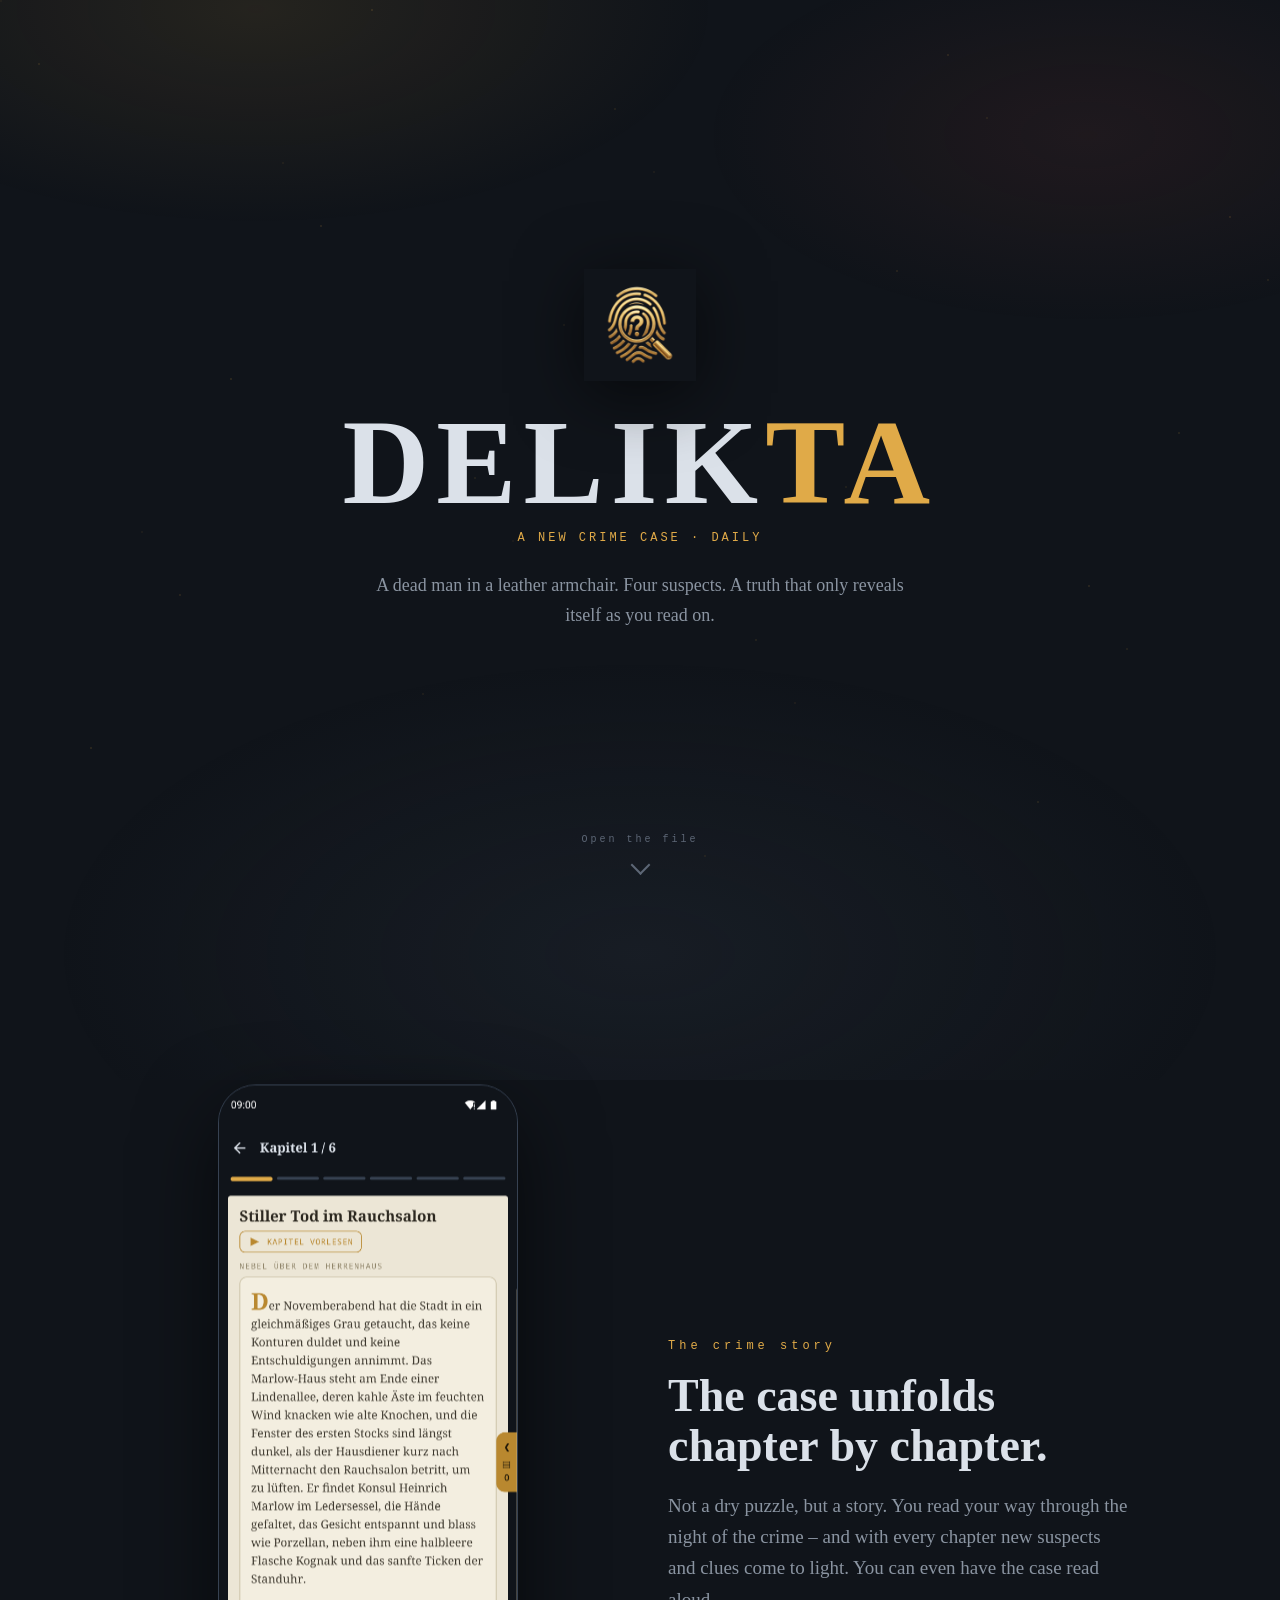
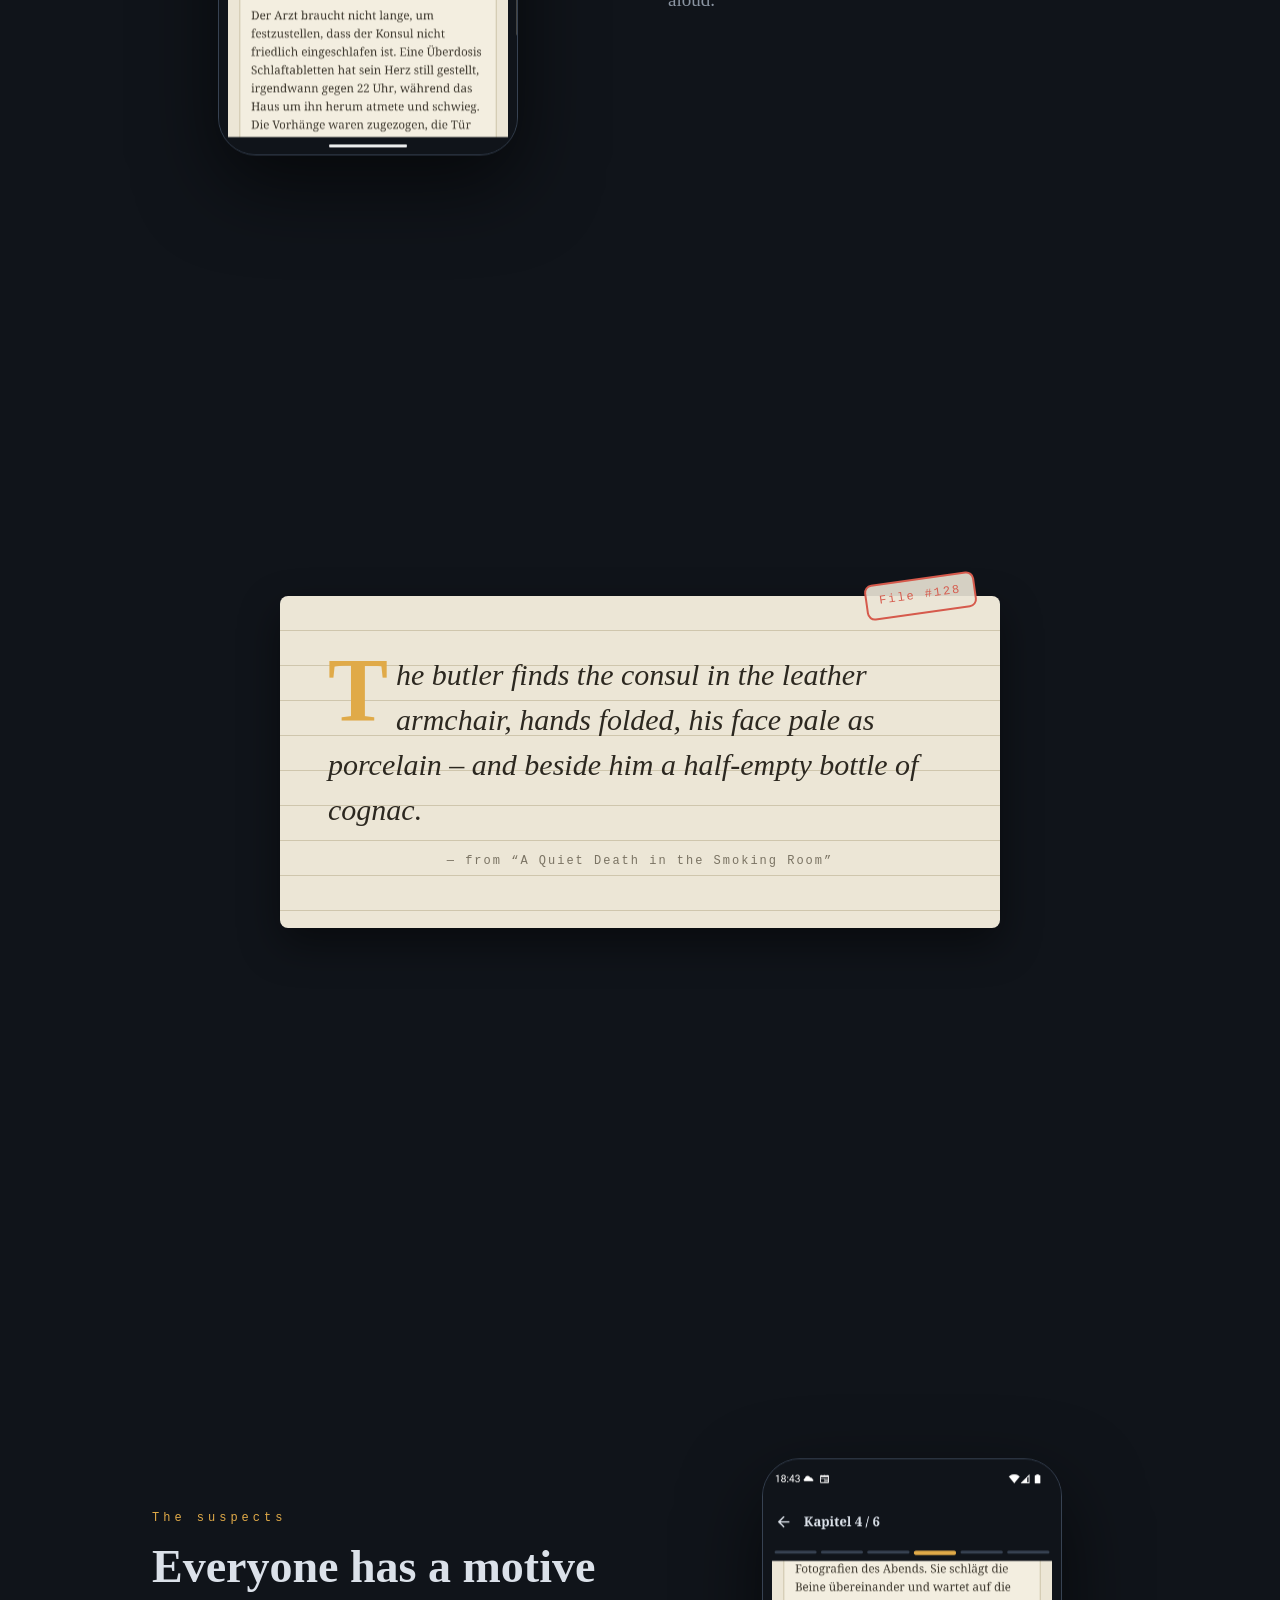
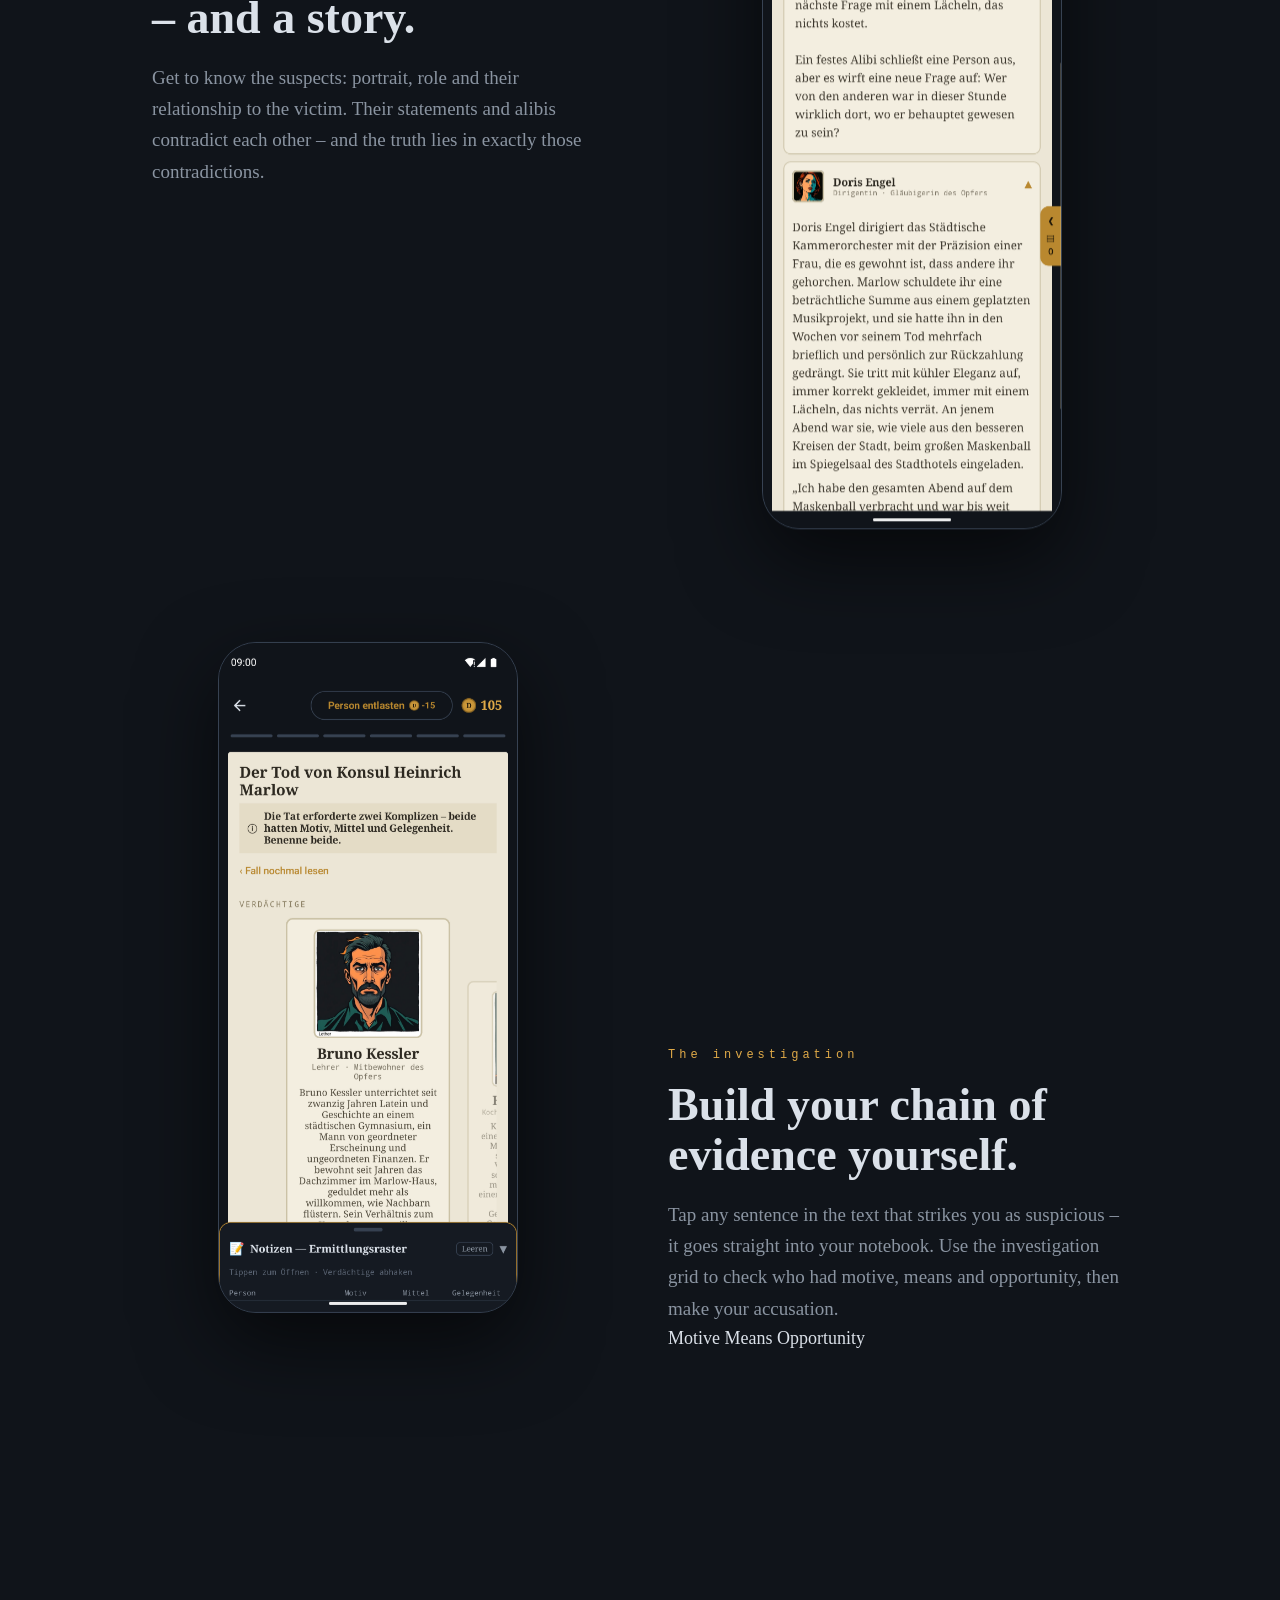
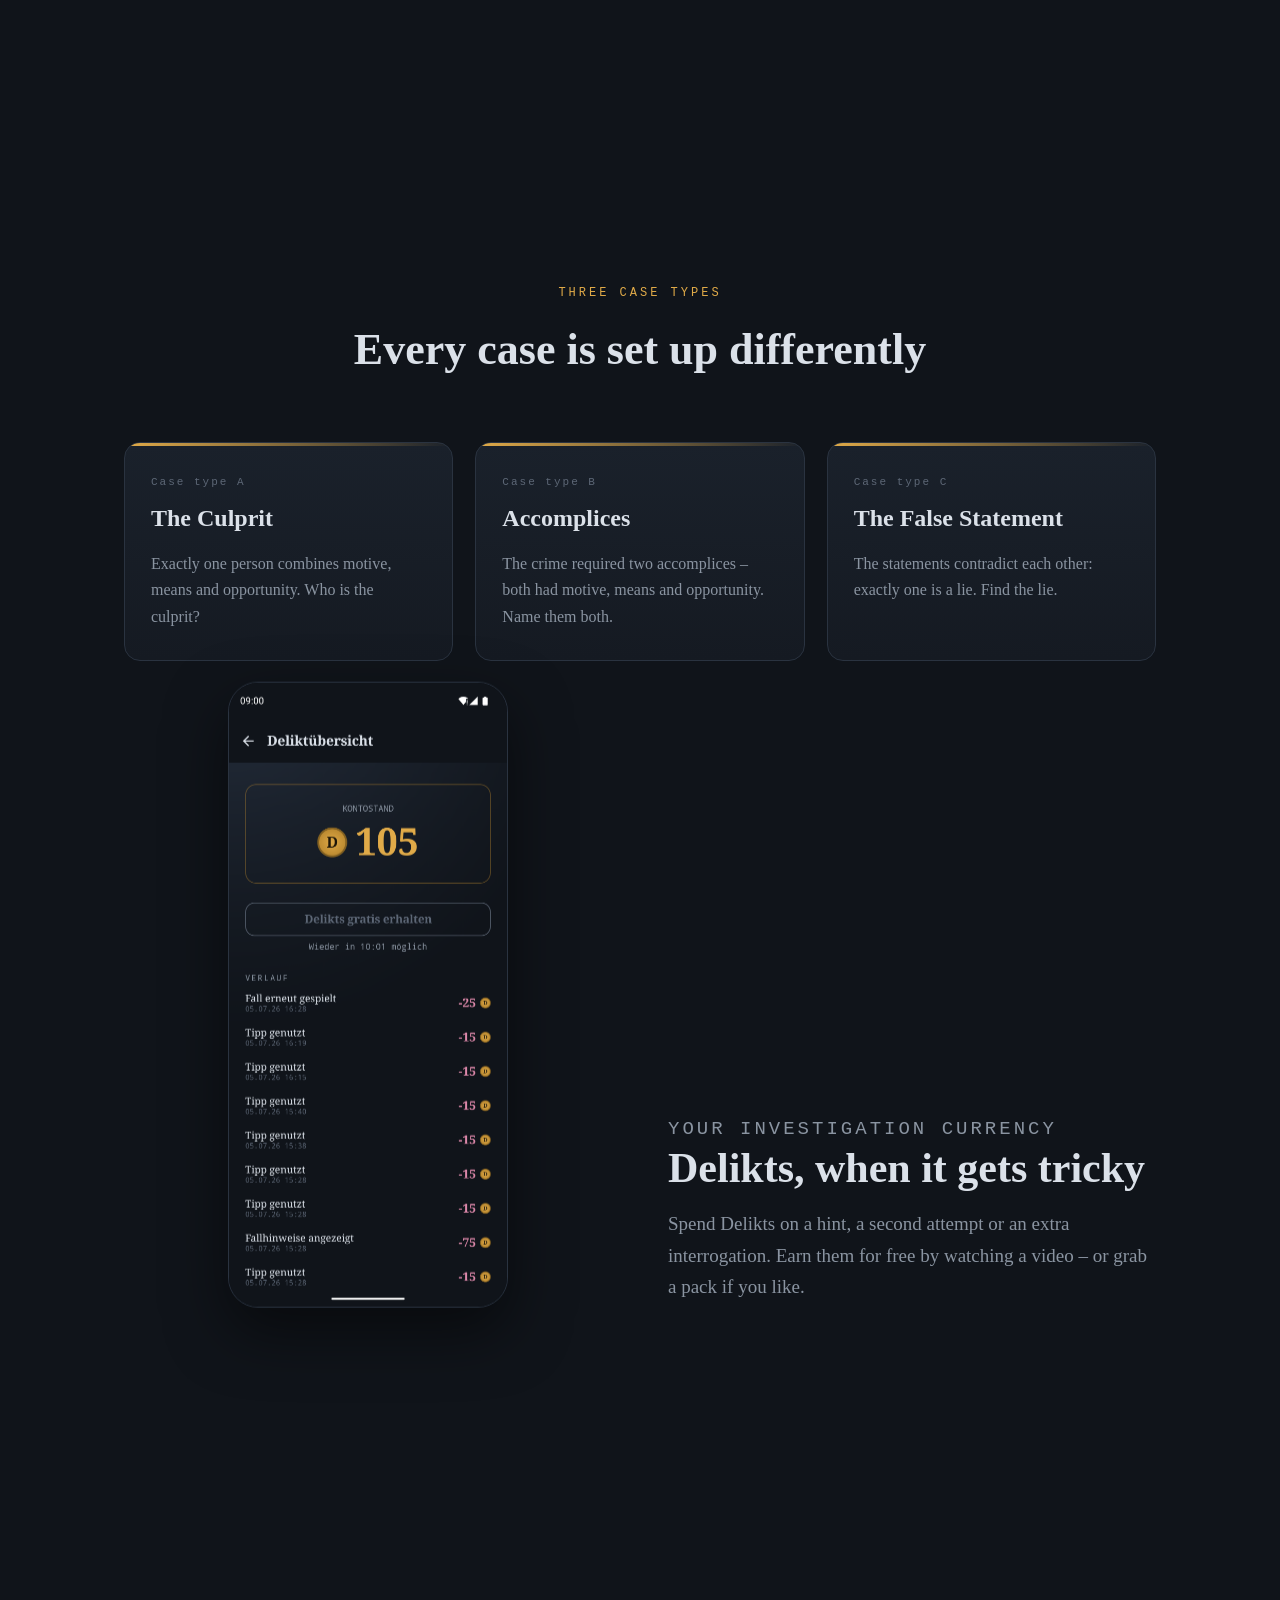
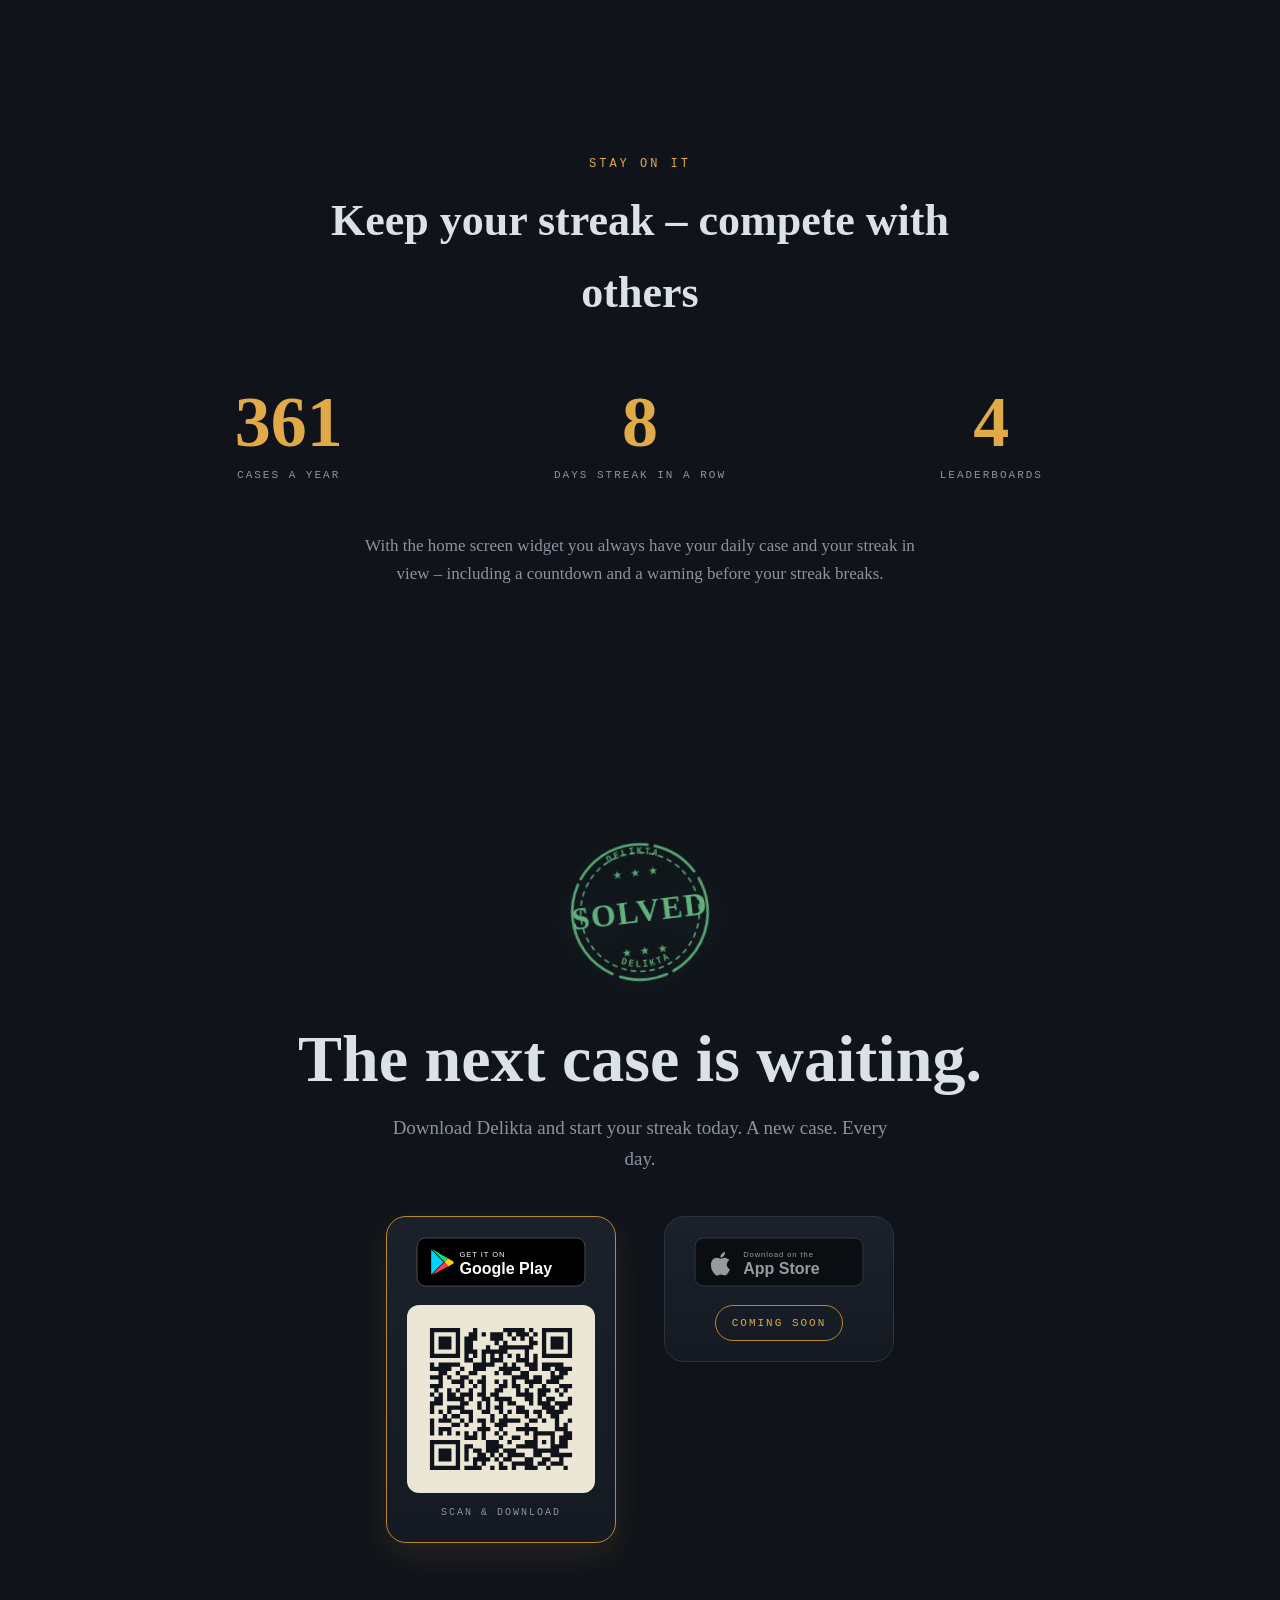
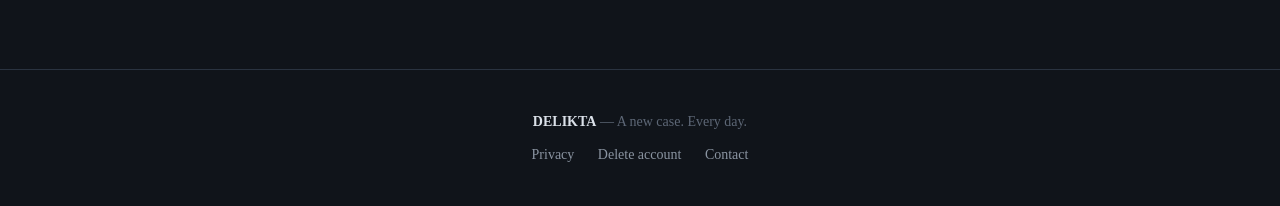
==== index.html @ 755172b0 "DE/EN-Sprachumschalter fuer die Startseite (Default EN) - index.html: alle sichtbaren Texte + Attrib" ====
<!DOCTYPE html>
<html lang="de">
<head>
  <meta charset="utf-8">
  <meta name="viewport" content="width=device-width, initial-scale=1">
  <title data-i18n="meta.title">Delikta — Der Fall entfaltet sich</title>
  <meta name="description" data-i18n-attr="content:meta.description" content="Delikta: Ein neuer Kriminalfall. Jeden Tag. Erlebe, wie sich der Fall Kapitel für Kapitel entfaltet.">
  <link rel="icon" type="image/png" sizes="180x180" href="assets/icon-180.png">
  <link rel="apple-touch-icon" href="assets/icon-180.png">
  <style>
    :root{
      --bg:#10141A; --bg2:#151A22; --panel:#1A212B; --panel2:#202836;
      --line:#2A3340; --line2:#374252;
      --text:#DBE1E9; --muted:#8A94A1; --faint:#5D6776;
      --amber:#E0AA48; --amber-d:#B9882F; --red:#D65A4C; --green:#5FB27E;
      --paper:#ECE6D6; --paper-line:#CFC6AD; --ink:#2C2820; --frame:#3A4656;
      --serif:Georgia,"Times New Roman","Iowan Old Style",serif;
      --mono:ui-monospace,"SF Mono","Menlo","Consolas",monospace;
    }
    *{box-sizing:border-box;margin:0;padding:0}
    html{scroll-behavior:smooth; overflow-x:clip}
    body{
      background:var(--bg); color:var(--text); font-family:var(--serif);
      font-size:18px; line-height:1.65; -webkit-font-smoothing:antialiased;
      overflow-x:clip;
    }
    img{max-width:100%;display:block}
    .mono{font-family:var(--mono)}
    .kicker{
      font-family:var(--mono); font-size:12px; letter-spacing:3px;
      text-transform:uppercase; color:var(--amber);
    }

    /* ---------- Fortschritts-Leiste (Akte füllt sich) ---------- */
    .progress{
      position:fixed; top:0; left:0; height:3px; width:0%;
      background:linear-gradient(90deg,var(--amber-d),var(--amber));
      z-index:100; transition:width .1s linear;
    }

    /* ---------- Sticky Mini-Header ---------- */
    .topbar{
      position:fixed; top:0; left:0; right:0; z-index:90;
      display:flex; align-items:center; gap:12px;
      padding:14px 24px;
      background:linear-gradient(180deg,rgba(16,20,26,.9),rgba(16,20,26,0));
      opacity:0; transform:translateY(-8px); transition:opacity .4s,transform .4s;
      pointer-events:none;
    }
    .topbar.show{opacity:1; transform:none; pointer-events:auto}
    .topbar img{width:30px;height:30px}
    .topbar .wordmark{font-weight:800;letter-spacing:2px;font-size:16px}
    .topbar .wordmark b{color:var(--amber)}
    /* Sprachumschalter (in der Topbar, rechts) */
    .lang-switch{margin-left:auto;display:inline-flex;border:1px solid var(--line2);border-radius:999px;overflow:hidden;font-family:var(--mono)}
    .lang-switch button{background:transparent;color:var(--muted);border:none;padding:6px 12px;font-size:11px;letter-spacing:1px;cursor:pointer;font-family:var(--mono)}
    .lang-switch button[aria-pressed="true"]{background:var(--amber);color:var(--bg);font-weight:700}

    /* ---------- Atmosphärischer Hintergrund (Parallax-Ebenen) ---------- */
    .bg-layer{position:fixed; inset:0; z-index:-2; pointer-events:none}
    .fog{
      position:fixed; inset:-20% 0; z-index:-1; pointer-events:none;
      background:
        radial-gradient(60vw 40vh at 20% 15%, rgba(224,170,72,.10), transparent 60%),
        radial-gradient(50vw 35vh at 85% 25%, rgba(214,90,76,.08), transparent 60%),
        radial-gradient(70vw 50vh at 50% 90%, rgba(58,70,86,.18), transparent 65%);
      will-change:transform;
    }
    /* schwebende Staub-/Regenpartikel */
    .dust{position:fixed; inset:0; z-index:-1; pointer-events:none; opacity:.5}
    .dust span{
      position:absolute; width:2px; height:2px; border-radius:50%;
      background:var(--amber); opacity:.35; will-change:transform;
    }

    /* ---------- Reveal-Basisanimation ---------- */
    .reveal{opacity:0; transform:translateY(38px); transition:opacity .9s cubic-bezier(.2,.7,.2,1), transform .9s cubic-bezier(.2,.7,.2,1)}
    .reveal.in{opacity:1; transform:none}
    .reveal.d1{transition-delay:.12s}
    .reveal.d2{transition-delay:.24s}
    .reveal.d3{transition-delay:.36s}
    .reveal.blur{filter:blur(8px)}
    .reveal.blur.in{filter:blur(0)}

    section{position:relative}
    .wrap{max-width:1080px; margin:0 auto; padding:0 24px}

    /* ---------- HERO ---------- */
    .hero{min-height:100vh; display:flex; flex-direction:column; align-items:center; justify-content:center; text-align:center; padding:80px 24px}
    .hero .icon{width:112px;height:112px; filter:drop-shadow(0 12px 34px rgba(0,0,0,.6)); will-change:transform}
    .hero h1{
      font-size:clamp(52px,13vw,120px); font-weight:800; letter-spacing:.06em;
      margin:22px 0 6px; line-height:1;
    }
    .hero h1 b{color:var(--amber); font-weight:800}
    .hero .sub{font-style:italic; font-size:clamp(18px,3.5vw,26px); color:var(--text)}
    .hero .lede{max-width:560px; margin:22px auto 0; color:var(--muted); font-size:18px}
    .scroll-cue{
      position:absolute; bottom:28px; left:50%; transform:translateX(-50%);
      font-family:var(--mono); font-size:10px; letter-spacing:3px; color:var(--faint);
      display:flex; flex-direction:column; align-items:center; gap:10px;
    }
    .scroll-cue .arrow{width:14px;height:14px;border-right:2px solid var(--faint);border-bottom:2px solid var(--faint);transform:rotate(45deg);animation:bob 1.8s ease-in-out infinite}
    @keyframes bob{0%,100%{transform:rotate(45deg) translate(0,0)}50%{transform:rotate(45deg) translate(4px,4px)}}

    /* ---------- Story-Kapitel (Scrollytelling: sticky Phone + wechselnder Text) ---------- */
    .chapter{padding:14vh 0}
    .chapter-grid{display:grid; grid-template-columns:1fr 1fr; gap:56px; align-items:center}
    .chapter-grid.reverse{direction:rtl}
    .chapter-grid.reverse > *{direction:ltr}
    .stage{position:sticky; top:0; height:100vh; display:flex; align-items:center; justify-content:center}
    .phone{
      position:relative; width:min(300px,72vw);
      border-radius:38px; border:1px solid var(--line2);
      box-shadow:0 30px 80px rgba(0,0,0,.6); overflow:hidden; background:var(--panel);
      will-change:transform;
    }
    .phone img{width:100%}
    .chapter .text{max-width:460px}
    .chapter .num{font-family:var(--mono); font-size:12px; letter-spacing:4px; color:var(--amber); display:block; margin-bottom:14px}
    .chapter h2{font-size:clamp(30px,5vw,46px); font-weight:800; line-height:1.1; margin-bottom:18px}
    .chapter p{color:var(--muted); font-size:19px}
    .chapter .accent{color:var(--text)}

    /* ---------- „Papier"-Zwischenblock (Zitat aus dem Fall) ---------- */
    .quote{padding:16vh 0; text-align:center}
    .quote .paper{
      max-width:720px; margin:0 auto; background:var(--paper); color:var(--ink);
      border-radius:8px; padding:56px 48px; box-shadow:var(--shadow,0 16px 40px rgba(0,0,0,.45));
      background-image:repeating-linear-gradient(var(--paper) 0 34px, var(--paper-line) 34px 35px);
      position:relative;
    }
    .quote .paper .stamp{
      position:absolute; top:-18px; right:24px; transform:rotate(-8deg);
      font-family:var(--mono); font-size:12px; letter-spacing:2px;
      color:var(--red); border:2px solid var(--red); border-radius:8px; padding:6px 12px;
      background:rgba(236,230,214,.9);
    }
    .quote blockquote{font-size:clamp(22px,3.5vw,30px); line-height:1.5; font-style:italic; text-align:left}
    .quote .drop .dc{
      float:left; font-style:normal; font-weight:800; color:var(--amber);
      font-size:3em; line-height:.82; margin:2px 8px 0 0;
    }
    .quote cite{display:block; margin-top:20px; font-style:normal; font-family:var(--mono); font-size:12px; letter-spacing:2px; color:var(--ink-muted,#7A7363)}

    /* ---------- Falltypen (horizontale Karten, gestaffeltes Reveal) ---------- */
    .types{padding:12vh 0}
    .center-head{text-align:center; max-width:640px; margin:0 auto 56px}
    .center-head h2{font-size:clamp(30px,5vw,44px); font-weight:800; margin-top:10px}
    .type-row{display:grid; grid-template-columns:repeat(3,1fr); gap:22px}
    .tcard{
      background:linear-gradient(180deg,var(--panel),var(--bg2));
      border:1px solid var(--line); border-radius:16px; padding:30px 26px; position:relative; overflow:hidden;
    }
    .tcard::before{content:"";position:absolute;left:0;top:0;height:3px;width:100%;background:linear-gradient(90deg,var(--amber),transparent)}
    .tcard .t{font-family:var(--mono);font-size:11px;letter-spacing:2px;color:var(--faint)}
    .tcard h3{font-size:24px;margin:8px 0 12px}
    .tcard p{color:var(--muted);font-size:16px}

    /* ---------- Feature-Split (Bild + Text, Parallax auf Bild) ---------- */
    .feature{padding:14vh 0}
    .feature-grid{display:grid;grid-template-columns:1fr 1fr;gap:56px;align-items:center}
    .feature-grid.reverse .fcopy{order:2}
    .feature .shot{border-radius:30px;border:1px solid var(--line);box-shadow:0 24px 60px rgba(0,0,0,.5);width:min(280px,70vw);margin:0 auto;will-change:transform}
    .feature h2{font-size:clamp(28px,4.5vw,42px);font-weight:800;line-height:1.12;margin-bottom:16px}
    .feature p{color:var(--muted);font-size:19px}
    .feature .chips{display:flex;gap:10px;flex-wrap:wrap;margin-top:22px}
    .feature .chip{font-family:var(--mono);font-size:11px;letter-spacing:2px;text-transform:uppercase;border:1px solid var(--line2);border-radius:999px;padding:8px 14px;color:var(--text);background:var(--bg2)}

    /* ---------- Stat-Band (Zahlen zählen hoch) ---------- */
    .stats{padding:12vh 0}
    .stat-row{display:grid;grid-template-columns:repeat(3,1fr);gap:22px;text-align:center}
    .stat .big{font-size:clamp(44px,8vw,72px);font-weight:800;color:var(--amber);line-height:1}
    .stat .lbl{font-family:var(--mono);font-size:11px;letter-spacing:2px;text-transform:uppercase;color:var(--muted);margin-top:8px}
    .stats .note{max-width:560px;margin:48px auto 0;text-align:center;color:var(--muted);font-size:17px}

    /* ---------- Auflösung / CTA ---------- */
    .solve{min-height:100vh;display:flex;flex-direction:column;align-items:center;justify-content:center;text-align:center;padding:14vh 24px}
    .solve .stamp-img{
      flex:none; width:180px;height:180px;margin-bottom:22px;
      transform:rotate(-7deg);
      filter:drop-shadow(0 6px 18px rgba(95,178,126,.18));
    }
    /* sanftes „Aufstempeln" beim Erscheinen */
    .solve .stamp-img.reveal{opacity:0;transform:rotate(-7deg) scale(1.35)}
    .solve .stamp-img.reveal.in{opacity:1;transform:rotate(-7deg) scale(1);transition:opacity .5s ease, transform .55s cubic-bezier(.2,1.3,.4,1)}
    .solve h2{font-size:clamp(34px,7vw,66px);font-weight:800;line-height:1.05;margin-bottom:18px}
    .solve p{color:var(--muted);max-width:520px;margin:0 auto 34px;font-size:19px}
    /* ---- Download-Block: pro Plattform eine Einheit (Badge + Zusatz) ---- */
    .getapp{
      display:flex; align-items:flex-start; justify-content:center;
      gap:48px; flex-wrap:wrap; margin-top:8px;
    }
    .plat{
      display:flex; flex-direction:column; align-items:center; gap:18px;
      padding:20px; border-radius:20px; border:1px solid var(--line);
      background:linear-gradient(180deg,var(--panel),var(--bg2)); width:230px;
    }
    .plat-live{border-color:var(--amber-d); box-shadow:0 12px 30px rgba(224,170,72,.10)}
    .plat .badge{display:block; text-decoration:none; transition:transform .18s}
    .plat .badge:not(.badge-off):hover{transform:translateY(-2px)}
    .plat .badge svg{display:block; width:100%; height:auto}
    .plat .badge-off{opacity:.55; cursor:default}
    /* QR-Kachel unter dem Android-Badge */
    .qrtile{
      display:flex; flex-direction:column; align-items:center; gap:12px;
      text-decoration:none; width:100%;
    }
    .qrtile img{width:100%; border-radius:12px; background:var(--paper); padding:10px}
    .qrtile span{font-family:var(--mono);font-size:10px;letter-spacing:2px;text-transform:uppercase;color:var(--muted)}
    /* iOS-Hinweis */
    .soon-note{
      font-family:var(--mono); font-size:11px; letter-spacing:2px; text-transform:uppercase;
      color:var(--amber); border:1px solid var(--amber-d); border-radius:999px; padding:8px 16px;
    }
    @media(max-width:560px){
      .getapp{gap:28px}
      .plat{width:min(280px,86vw)}
    }

    footer{border-top:1px solid var(--line);padding:40px 24px;text-align:center;color:var(--faint);font-size:14px}
    footer a{color:var(--muted);text-decoration:none;margin:0 10px}
    footer a:hover{color:var(--text)}

    /* ---------- Responsive ---------- */
    @media(max-width:860px){
      .chapter-grid,.feature-grid{grid-template-columns:1fr;gap:30px}
      .chapter-grid.reverse{direction:ltr}
      .feature-grid.reverse .fcopy{order:0}
      .stage{position:relative;height:auto;padding:20px 0}
      .type-row{grid-template-columns:1fr}
      .stat-row{grid-template-columns:1fr;gap:36px}
      .chapter{padding:8vh 0}
      /* Texte auf schmalen Screens zentrieren wirkt aufgeräumter */
      .chapter .text,.feature .fcopy{max-width:none;text-align:center}
      .chapter .chips{justify-content:center}
    }

    /* ---------- Smartphone (≤560px): Typo & Abstände zähmen ---------- */
    @media(max-width:560px){
      body{font-size:16px}
      .wrap{padding:0 18px}
      /* lange Wörter/Überschriften nie über den Rand */
      h1,h2,h3,p,blockquote{overflow-wrap:anywhere}
      .hero{padding:72px 16px 56px}
      .hero h1{font-size:clamp(38px,11.5vw,52px); letter-spacing:0}
      .hero .lede{font-size:16px}
      .kicker{font-size:10px; letter-spacing:2px}
      .chapter h2{font-size:clamp(26px,7.5vw,34px)}
      .chapter p{font-size:16px}
      .center-head h2,.feature h2{font-size:clamp(25px,7vw,34px)}
      .feature p,.quote blockquote{font-size:clamp(18px,5.2vw,22px)}
      .solve h2{font-size:clamp(28px,8.5vw,40px)}
      .solve p{font-size:16px}
      /* Papier-Akte: schmalere Innenabstände, Stempel nicht überstehen lassen */
      .quote .paper{padding:34px 22px}
      .quote .paper .stamp{right:12px; top:-14px; font-size:10px; padding:5px 9px}
      .quote .drop .dc{font-size:2.6em; margin:2px 6px 0 0}
      /* Karten & Stat kompakter */
      .tcard{padding:24px 20px}
      .stat .big{font-size:clamp(40px,13vw,56px)}
      .chapter .num{letter-spacing:3px}
    }
    @media(max-width:380px){
      .kicker{letter-spacing:1.5px}
      .hero .kicker{font-size:9px}
    }
    /* Barrierefreiheit: Bewegung reduzieren */
    @media(prefers-reduced-motion:reduce){
      .reveal{opacity:1!important;transform:none!important;filter:none!important;transition:none}
      .fog,.dust,.hero .icon,.phone,.feature .shot{transform:none!important}
      .scroll-cue .arrow{animation:none}
      html{scroll-behavior:auto}
    }
  </style>
</head>
<body>
  <div class="progress" id="progress"></div>

  <!-- Parallax-Hintergrundebenen -->
  <div class="fog" id="fog"></div>
  <div class="dust" id="dust" aria-hidden="true"></div>

  <!-- Sticky Mini-Header (erscheint nach dem Hero) -->
  <div class="topbar" id="topbar">
    <img src="assets/icon-96.png" alt="">
    <span class="wordmark" data-i18n-html="brand.wordmark">DELIK<b>TA</b></span>
    <div class="lang-switch" role="group" data-i18n-attr="aria-label:lang.switch.aria" aria-label="Sprache / Language">
      <button type="button" data-set-lang="de" aria-pressed="false">DE</button>
      <button type="button" data-set-lang="en" aria-pressed="true">EN</button>
    </div>
  </div>

  <!-- ============ HERO ============ -->
  <header class="hero">
    <img class="icon" id="heroIcon" src="assets/icon-512.png" alt="Delikta" data-i18n-attr="alt:hero.icon.alt">
    <h1 data-i18n-html="hero.h1">DELIK<b>TA</b></h1>
    <p class="kicker reveal in" data-i18n="hero.kicker">Ein neuer Kriminalfall · täglich</p>
    <p class="lede reveal in d2" data-i18n="hero.lede">Ein Toter im Ledersessel. Vier Verdächtige. Eine Wahrheit, die sich erst beim Weiterlesen zeigt.</p>
    <div class="scroll-cue">
      <span data-i18n="hero.scrollcue">Fall öffnen</span>
      <span class="arrow"></span>
    </div>
  </header>

  <!-- ============ KAPITEL 1 — Der Tatort ============ -->
  <section class="chapter">
    <div class="wrap chapter-grid">
      <div class="stage">
        <div class="phone parallax" data-speed="0.06">
          <img src="assets/screenshots/02_story.png" alt="Delikta — der Fall entfaltet sich Kapitel für Kapitel" data-i18n-attr="alt:chapter.krimi.img.alt">
        </div>
      </div>
      <div class="text">
        <span class="num reveal" data-i18n="chapter.krimi.num">Die Kriminalgeschichte</span>
        <h2 class="reveal d1" data-i18n-html="chapter.krimi.h2">Der Fall entfaltet sich <span class="accent">Kapitel für Kapitel.</span></h2>
        <p class="reveal d2" data-i18n="chapter.krimi.p">Kein trockenes Rätsel, sondern eine Geschichte. Du liest dich durch die Nacht des Verbrechens – und mit jedem Kapitel treten neue Verdächtige und Hinweise ans Licht. Lass dir den Fall sogar vorlesen.</p>
      </div>
    </div>
  </section>

  <!-- ============ ZITAT-PAPIER ============ -->
  <section class="quote">
    <div class="wrap">
      <div class="paper reveal blur">
        <span class="stamp" data-i18n="quote.stamp">Akte #128</span>
        <blockquote class="drop" data-i18n-html="quote.text"><span class="dc">D</span>er Hausdiener findet den Konsul im Ledersessel, die Hände gefaltet, das Gesicht blass wie Porzellan – und neben ihm eine halbleere Flasche Kognak.</blockquote>
        <cite data-i18n="quote.cite">— aus „Stiller Tod im Rauchsalon“</cite>
      </div>
    </div>
  </section>

  <!-- ============ KAPITEL — Die Verdächtigen ============ -->
  <section class="chapter">
    <div class="wrap chapter-grid reverse">
      <div class="stage">
        <div class="phone parallax" data-speed="-0.05">
          <img src="assets/screenshots/06_persons.png" alt="Delikta — die Verdächtigen mit Porträt, Rolle und Aussage" data-i18n-attr="alt:chapter.suspects.img.alt">
        </div>
      </div>
      <div class="text">
        <span class="num reveal" data-i18n="chapter.suspects.num">Die Verdächtigen</span>
        <h2 class="reveal d1" data-i18n-html="chapter.suspects.h2">Jeder hat ein <span class="accent">Motiv – und eine Geschichte.</span></h2>
        <p class="reveal d2" data-i18n="chapter.suspects.p">Lerne die Verdächtigen kennen: Porträt, Rolle und ihre Beziehung zum Opfer. Ihre Aussagen und Alibis widersprechen sich – und genau in diesen Widersprüchen liegt die Wahrheit.</p>
      </div>
    </div>
  </section>

  <!-- ============ KAPITEL — Die Ermittlung ============ -->
  <section class="chapter">
    <div class="wrap chapter-grid">
      <div class="stage">
        <div class="phone parallax" data-speed="0.06">
          <img src="assets/screenshots/03_anklage.png" alt="Delikta — Verdächtige und Ermittlungsraster" data-i18n-attr="alt:chapter.investigation.img.alt">
        </div>
      </div>
      <div class="text">
        <span class="num reveal" data-i18n="chapter.investigation.num">Die Ermittlung</span>
        <h2 class="reveal d1" data-i18n-html="chapter.investigation.h2">Sammle deine <span class="accent">Beweiskette selbst.</span></h2>
        <p class="reveal d2" data-i18n="chapter.investigation.p">Tippe im Text auf jeden Satz, der dir verdächtig vorkommt – er wandert in dein Hinweisbuch. Prüfe im Ermittlungsraster, wer Motiv, Mittel und Gelegenheit hatte, und erhebe Anklage.</p>
        <div class="chips reveal d3">
          <span class="chip" data-i18n="chapter.investigation.chip.motiv">Motiv</span>
          <span class="chip" data-i18n="chapter.investigation.chip.mittel">Mittel</span>
          <span class="chip" data-i18n="chapter.investigation.chip.gelegenheit">Gelegenheit</span>
        </div>
      </div>
    </div>
  </section>

  <!-- ============ FALLTYPEN ============ -->
  <section class="types">
    <div class="wrap">
      <div class="center-head">
        <p class="kicker reveal" data-i18n="types.kicker">Drei Falltypen</p>
        <h2 class="reveal d1" data-i18n="types.h2">Jeder Fall ist anders gelagert</h2>
      </div>
      <div class="type-row">
        <article class="tcard reveal">
          <p class="t" data-i18n="types.a.tag">Fall-Typ A</p>
          <h3 data-i18n="types.a.h3">Täter</h3>
          <p data-i18n="types.a.p">Genau eine Person vereint Motiv, Mittel und Gelegenheit. Wer ist der Täter?</p>
        </article>
        <article class="tcard reveal d1">
          <p class="t" data-i18n="types.b.tag">Fall-Typ B</p>
          <h3 data-i18n="types.b.h3">Komplizen</h3>
          <p data-i18n="types.b.p">Die Tat erforderte zwei Komplizen – beide hatten Motiv, Mittel und Gelegenheit. Benenne beide.</p>
        </article>
        <article class="tcard reveal d2">
          <p class="t" data-i18n="types.c.tag">Fall-Typ C</p>
          <h3 data-i18n="types.c.h3">Falsche Aussage</h3>
          <p data-i18n="types.c.p">Die Aussagen widersprechen sich: Genau eine ist gelogen. Finde die Lüge.</p>
        </article>
      </div>
    </div>
  </section>

  <!-- ============ FEATURE — Delikts ============ -->
  <section class="feature">
    <div class="wrap feature-grid">
      <div class="fshot">
        <img class="shot parallax" data-speed="0.04" src="assets/screenshots/04_delikts.png" alt="Delikta — Deliktübersicht mit Kontostand und Verlauf" data-i18n-attr="alt:feature.delikts.img.alt">
      </div>
      <div class="fcopy">
        <p class="kicker reveal" data-i18n="feature.delikts.kicker">Deine Ermittlungswährung</p>
        <h2 class="reveal d1" data-i18n="feature.delikts.h2">Delikts, wenn's knifflig wird</h2>
        <p class="reveal d2" data-i18n="feature.delikts.p">Setze Delikts für einen Tipp, einen zweiten Versuch oder eine zusätzliche Befragung ein. Verdiene sie kostenlos per Video – oder hol dir ein Paket, wenn du magst.</p>
      </div>
    </div>
  </section>

  <!-- ============ STAT-BAND — Serie & Bestenliste ============ -->
  <section class="stats">
    <div class="wrap">
      <div class="center-head">
        <p class="kicker reveal" data-i18n="stats.kicker">Bleib dran</p>
        <h2 class="reveal d1" data-i18n="stats.h2">Halte deine Serie – miss dich mit anderen</h2>
      </div>
      <div class="stat-row">
        <div class="stat reveal">
          <div class="big" data-count="365">0</div>
          <div class="lbl" data-i18n="stats.faelle.label">Fälle im Jahr</div>
        </div>
        <div class="stat reveal d1">
          <div class="big" data-count="8" data-suffix="">0</div>
          <div class="lbl" data-i18n="stats.serie.label">Tage Serie in Folge</div>
        </div>
        <div class="stat reveal d2">
          <div class="big" data-count="4" data-suffix="">0</div>
          <div class="lbl" data-i18n="stats.bestenlisten.label">Bestenlisten</div>
        </div>
      </div>
      <p class="note reveal d3" data-i18n="stats.note">Mit dem Homescreen-Widget hast du deinen Tagesfall und deine Serie immer im Blick – samt Countdown und Warnung, bevor die Serie reißt.</p>
    </div>
  </section>

  <!-- ============ AUFLÖSUNG / CTA ============ -->
  <section class="solve">
    <img class="stamp-img reveal" src="assets/stamp-geloest.svg" alt="Gelöst" width="180" height="180" data-i18n-attr="alt:solve.stamp.alt,src:solve.stamp.src">
    <h2 class="reveal d1" data-i18n="solve.h2">Der nächste Fall wartet.</h2>
    <p class="reveal d2" data-i18n="solve.p">Lade Delikta und beginne noch heute deine Serie. Ein neuer Fall. Jeden Tag.</p>

    <div class="getapp reveal d2">
      <!-- Android: Badge + QR zusammenstehend -->
      <div class="plat plat-live">
        <a class="badge" href="https://play.google.com/store/apps/details?id=io.delikta.game" target="_blank" rel="noopener" aria-label="Delikta bei Google Play herunterladen" data-i18n-attr="aria-label:solve.android.badge.aria">
          <svg viewBox="0 0 180 53" width="170" height="50" role="img" aria-hidden="true">
            <rect x="1" y="1" width="178" height="51" rx="9" fill="#000" stroke="#4a4f57"/>
            <g transform="translate(16,12.5)">
              <path fill="#00D2FF" d="M0 .7C-.1 1 0 1.3 0 1.7v24.6c0 .4 0 .7.1 1L13.2 14 0 .7Z"/>
              <path fill="#00E676" d="M.6.2 18 10.2l-3.8 3.8L.6.2Z"/>
              <path fill="#FFCE00" d="M18 10.2l4.7 2.7c1.6.9 1.6 2.4 0 3.3L18 18.9 14.2 14 18 10.2Z"/>
              <path fill="#FF3D47" d="M.6 27.8 14.2 14 18 18.9.6 27.8Z"/>
            </g>
            <text x="46" y="21" fill="#fff" font-family="Arial,Helvetica,sans-serif" font-size="8" letter-spacing="1">GET IT ON</text>
            <text x="46" y="39" fill="#fff" font-family="Arial,Helvetica,sans-serif" font-size="17" font-weight="600">Google Play</text>
          </svg>
        </a>
        <a class="qrtile" href="https://play.google.com/store/apps/details?id=io.delikta.game" target="_blank" rel="noopener" aria-label="Delikta bei Google Play – QR-Code scannen" data-i18n-attr="aria-label:solve.android.qr.aria">
          <img src="assets/qr-android.svg" alt="QR-Code: Delikta bei Google Play" data-i18n-attr="alt:solve.android.qr.img.alt">
          <span data-i18n="solve.android.qr.label">Scannen &amp; laden</span>
        </a>
      </div>

      <!-- iOS: Badge + Hinweis zusammenstehend -->
      <div class="plat plat-soon">
        <span class="badge badge-off" aria-label="Delikta im App Store – bald verfügbar" data-i18n-attr="aria-label:solve.ios.badge.aria">
          <svg viewBox="0 0 180 53" width="170" height="50" role="img" aria-hidden="true">
            <rect x="1" y="1" width="178" height="51" rx="9" fill="#000" stroke="#4a4f57"/>
            <path fill="#fff" transform="translate(18,13)" d="M13.6 6.9c-.9 1.1-2.3 2-3.7 1.9-.2-1.4.5-2.9 1.3-3.8.9-1.1 2.4-1.9 3.6-2 .2 1.5-.4 2.9-1.2 3.9Zm1.2 2c-2 0-3.7 1.1-4.7 1.1-1 0-2.5-1.1-4.1-1-2.1 0-4.1 1.2-5.1 3.1-2.2 3.8-.6 9.4 1.6 12.5 1 1.5 2.3 3.2 3.9 3.1 1.5-.1 2.1-1 4-1s2.4 1 4.1 1c1.7 0 2.7-1.5 3.8-3 1.2-1.7 1.6-3.4 1.7-3.5-.1 0-3.3-1.3-3.3-5 0-3.1 2.5-4.5 2.6-4.6-1.4-2.1-3.6-2.3-4.4-2.4Z"/>
            <text x="52" y="21" fill="#fff" font-family="Arial,Helvetica,sans-serif" font-size="8" letter-spacing="1">Download on the</text>
            <text x="52" y="39" fill="#fff" font-family="Arial,Helvetica,sans-serif" font-size="17" font-weight="600">App Store</text>
          </svg>
        </span>
        <span class="soon-note" data-i18n="solve.ios.soon">In Kürze verfügbar</span>
      </div>
    </div>
  </section>

  <footer>
    <p data-i18n-html="footer.brandline"><strong style="color:var(--text)">DELIKTA</strong> — Ein neuer Fall. Jeden Tag.</p>
    <p style="margin-top:10px">
      <a href="privacy.html" data-i18n="footer.link.privacy">Datenschutz</a>
      <a href="delete-account.html" data-i18n="footer.link.delete">Account löschen</a>
      <a href="mailto:swordiapps@gmail.com" data-i18n="footer.link.contact">Kontakt</a>
    </p>
  </footer>

  <script>
  (function(){
    "use strict";
    var reduce = window.matchMedia && window.matchMedia("(prefers-reduced-motion: reduce)").matches;

    /* ---- Reveal on scroll via IntersectionObserver ---- */
    var reveals = document.querySelectorAll(".reveal:not(.in)");
    if ("IntersectionObserver" in window && !reduce){
      var io = new IntersectionObserver(function(entries){
        entries.forEach(function(e){
          if(e.isIntersecting){ e.target.classList.add("in"); io.unobserve(e.target); }
        });
      }, {threshold:0.18, rootMargin:"0px 0px -8% 0px"});
      reveals.forEach(function(el){ io.observe(el); });
    } else {
      reveals.forEach(function(el){ el.classList.add("in"); });
    }

    /* ---- Count-up für Statistiken ---- */
    var counters = document.querySelectorAll("[data-count]");
    function runCount(el){
      var target = parseInt(el.getAttribute("data-count"),10);
      var suffix = el.getAttribute("data-suffix")||"";
      if(reduce){ el.textContent = target+suffix; return; }
      var start = null, dur = 1400;
      function step(ts){
        if(!start) start = ts;
        var p = Math.min((ts-start)/dur,1);
        var eased = 1-Math.pow(1-p,3);
        el.textContent = Math.round(target*eased)+suffix;
        if(p<1) requestAnimationFrame(step);
      }
      requestAnimationFrame(step);
    }
    if ("IntersectionObserver" in window){
      var cio = new IntersectionObserver(function(entries){
        entries.forEach(function(e){ if(e.isIntersecting){ runCount(e.target); cio.unobserve(e.target); } });
      }, {threshold:0.6});
      counters.forEach(function(el){ cio.observe(el); });
    } else { counters.forEach(runCount); }

    /* ---- Parallax + Fortschritt + Topbar (rAF-gedrosselt) ---- */
    var fog = document.getElementById("fog");
    var heroIcon = document.getElementById("heroIcon");
    var topbar = document.getElementById("topbar");
    var progress = document.getElementById("progress");
    var parallax = Array.prototype.slice.call(document.querySelectorAll(".parallax"));
    var dustEls = [];

    /* Staubpartikel erzeugen */
    (function makeDust(){
      if(reduce) return;
      var host = document.getElementById("dust");
      var N = window.innerWidth < 640 ? 14 : 28;
      for(var i=0;i<N;i++){
        var s = document.createElement("span");
        var x = (i*37)%100, y = (i*53)%100;           // deterministisch, kein Math.random
        s.style.left = x+"vw"; s.style.top = y+"vh";
        s.style.opacity = (0.15 + ((i*7)%20)/100).toFixed(2);
        var sc = 1 + ((i*11)%6)/2; s.style.transform = "scale("+sc+")";
        s.dataset.speed = (0.02 + ((i%5)*0.015)).toFixed(3);
        host.appendChild(s); dustEls.push(s);
      }
    })();

    var ticking = false;
    function onScroll(){
      if(ticking) return;
      ticking = true;
      requestAnimationFrame(function(){
        var y = window.pageYOffset || document.documentElement.scrollTop;
        var docH = document.documentElement.scrollHeight - window.innerHeight;
        var ratio = docH>0 ? y/docH : 0;

        progress.style.width = (ratio*100).toFixed(2)+"%";
        if(y>window.innerHeight*0.6){ topbar.classList.add("show"); } else { topbar.classList.remove("show"); }

        if(!reduce){
          fog.style.transform = "translateY("+(y*0.15)+"px)";
          if(heroIcon && y < window.innerHeight){
            heroIcon.style.transform = "translateY("+(y*0.25)+"px) scale("+(1 - Math.min(y/2400,0.12))+")";
          }
          /* Screenshots: leichte, tiefengestaffelte Bewegung */
          parallax.forEach(function(el){
            var r = el.getBoundingClientRect();
            var center = r.top + r.height/2 - window.innerHeight/2;
            var sp = parseFloat(el.dataset.speed)||0;
            el.style.transform = "translateY("+(center*sp*-1)+"px)";
          });
          dustEls.forEach(function(el){
            var sp = parseFloat(el.dataset.speed)||0;
            el.style.transform += "";
            el.style.transform = "translateY("+(y*sp*-1)+"px)";
          });
        }
        ticking = false;
      });
    }
    window.addEventListener("scroll", onScroll, {passive:true});
    window.addEventListener("resize", onScroll, {passive:true});
    onScroll();
  })();
  </script>
  <script src="js/i18n.js"></script>
</body>
</html>
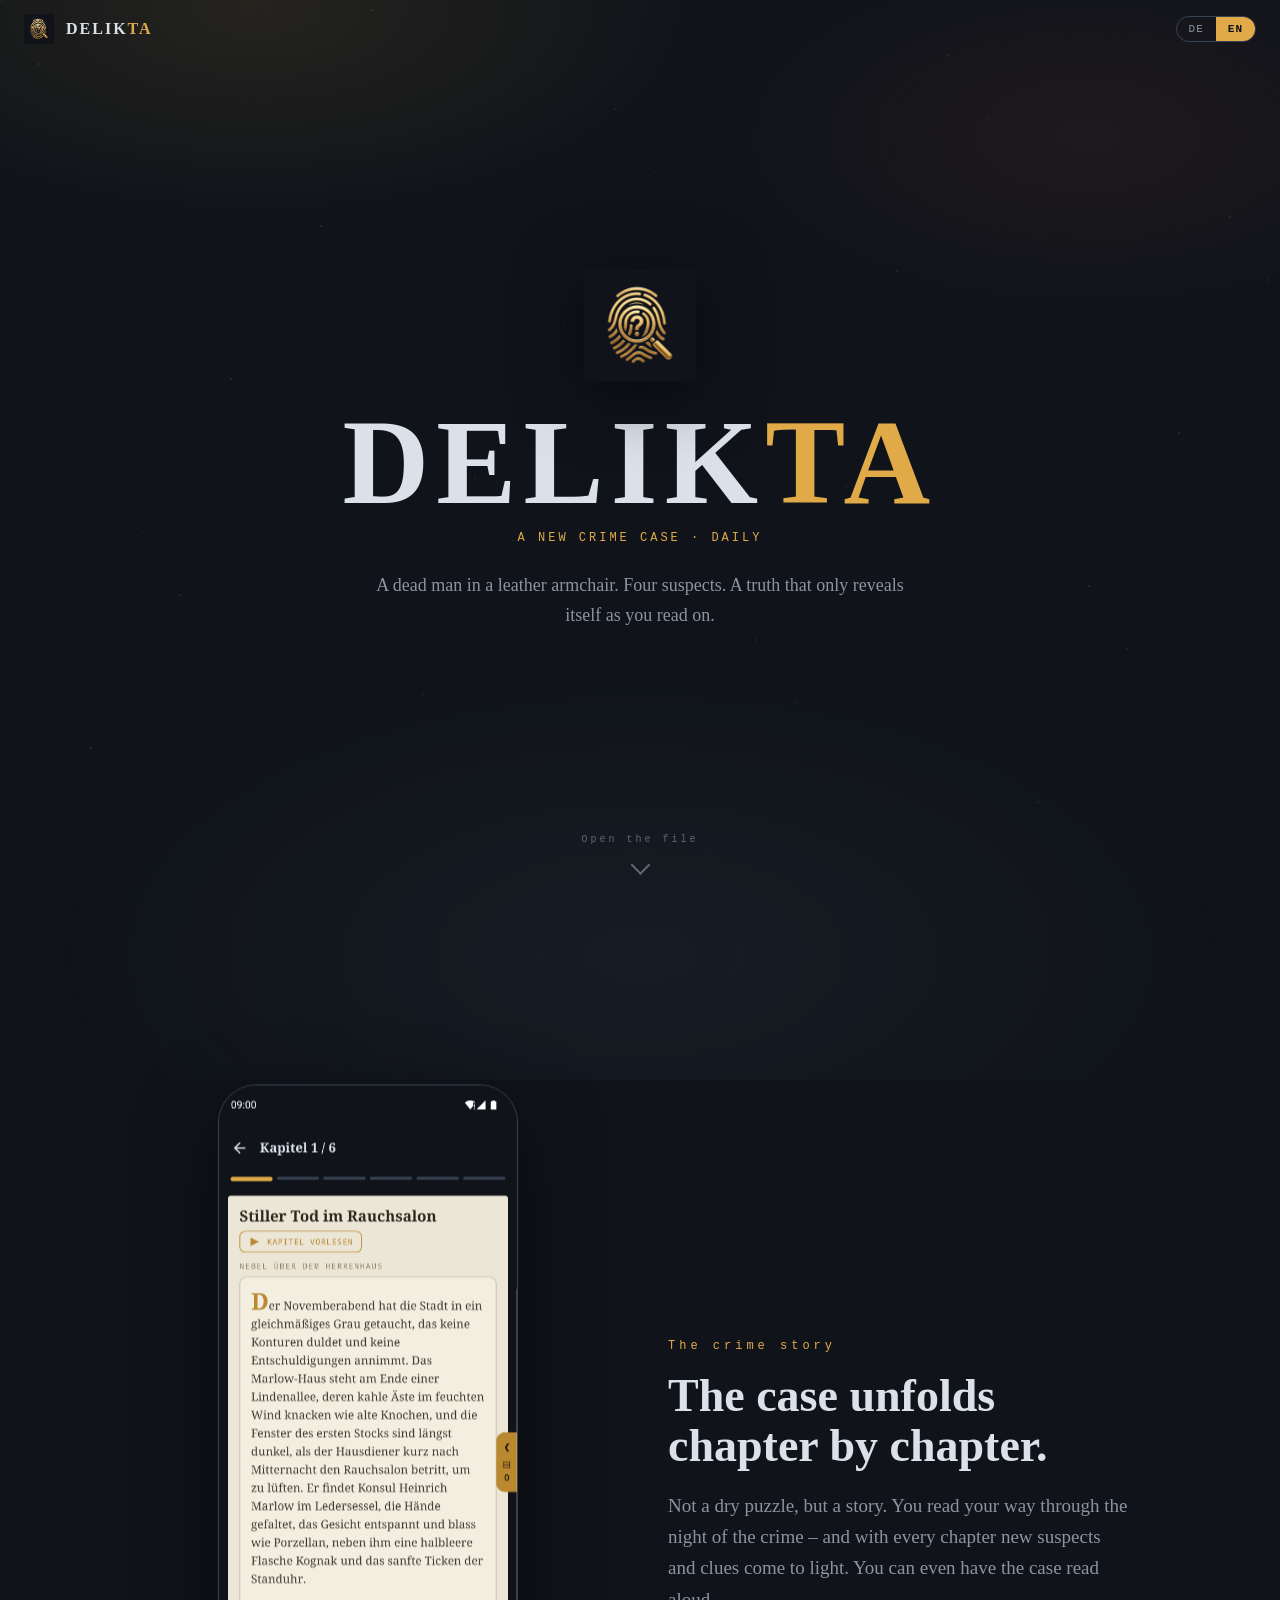
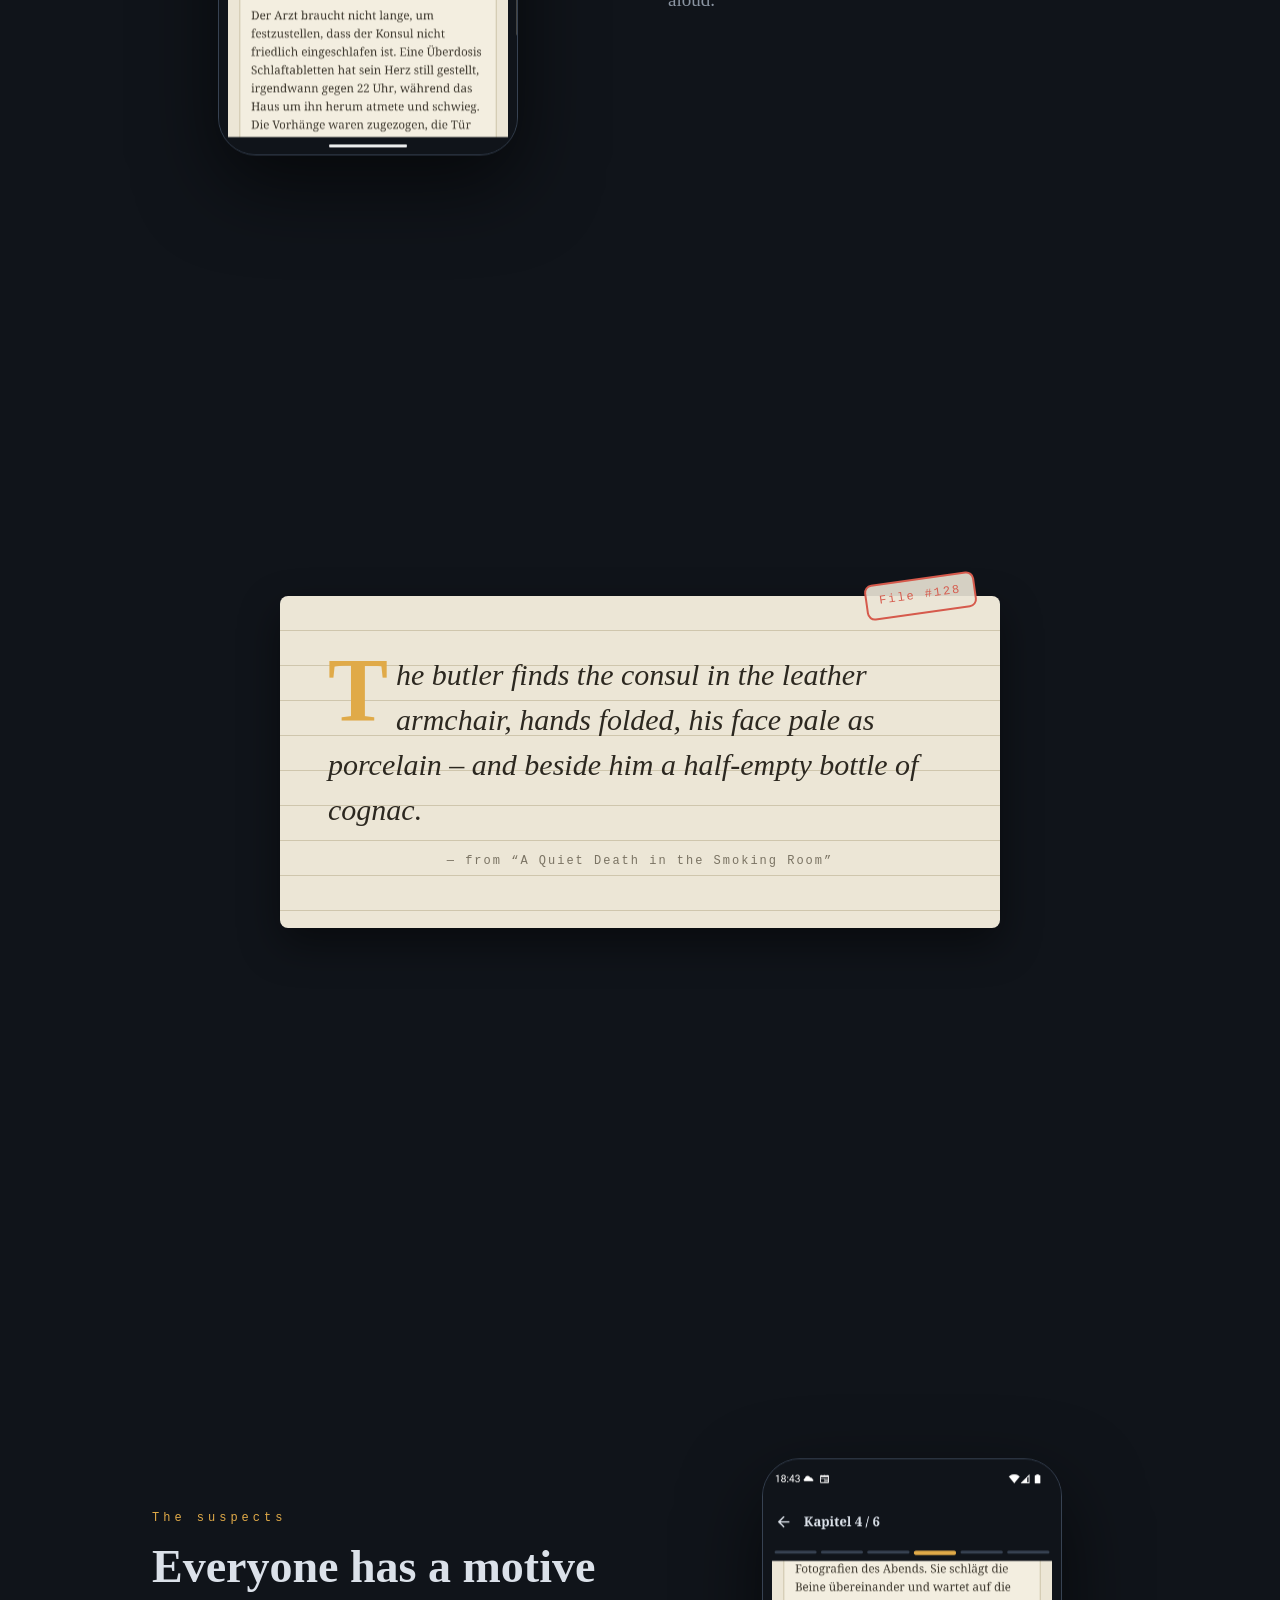
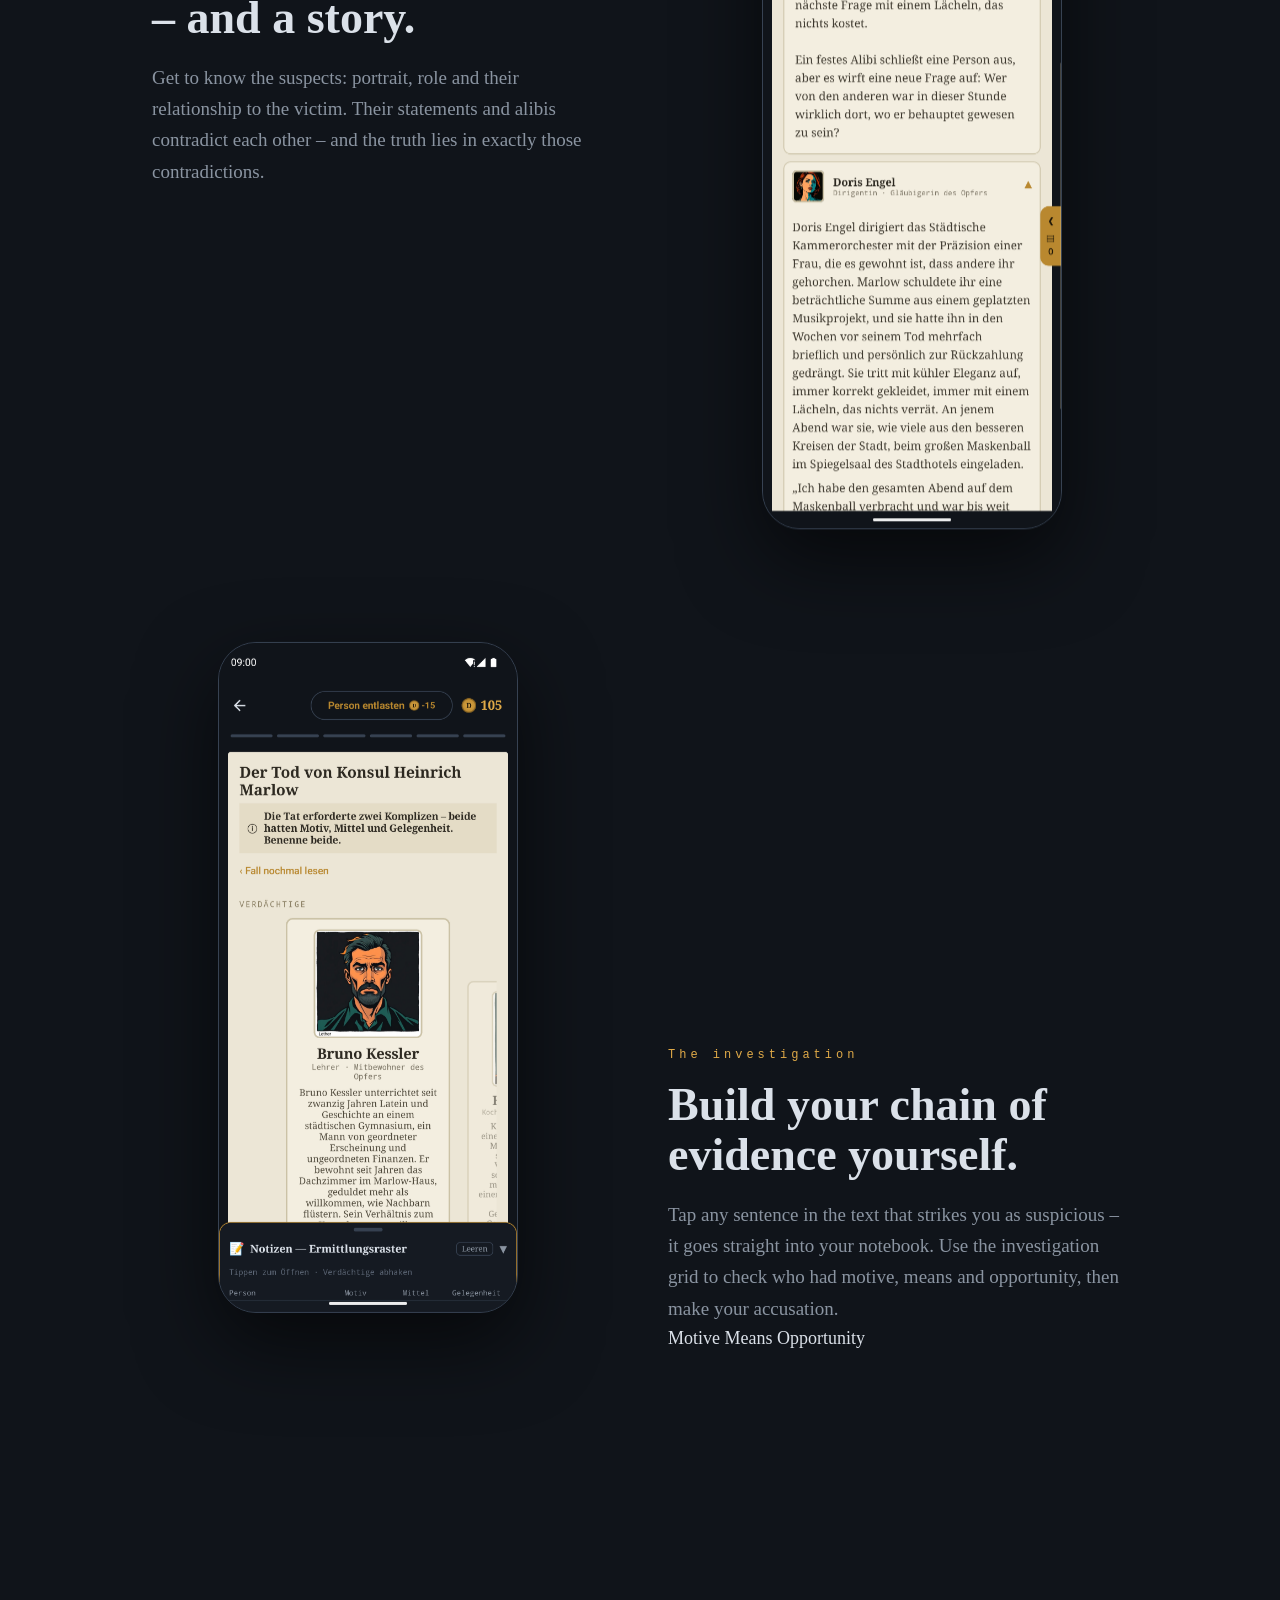
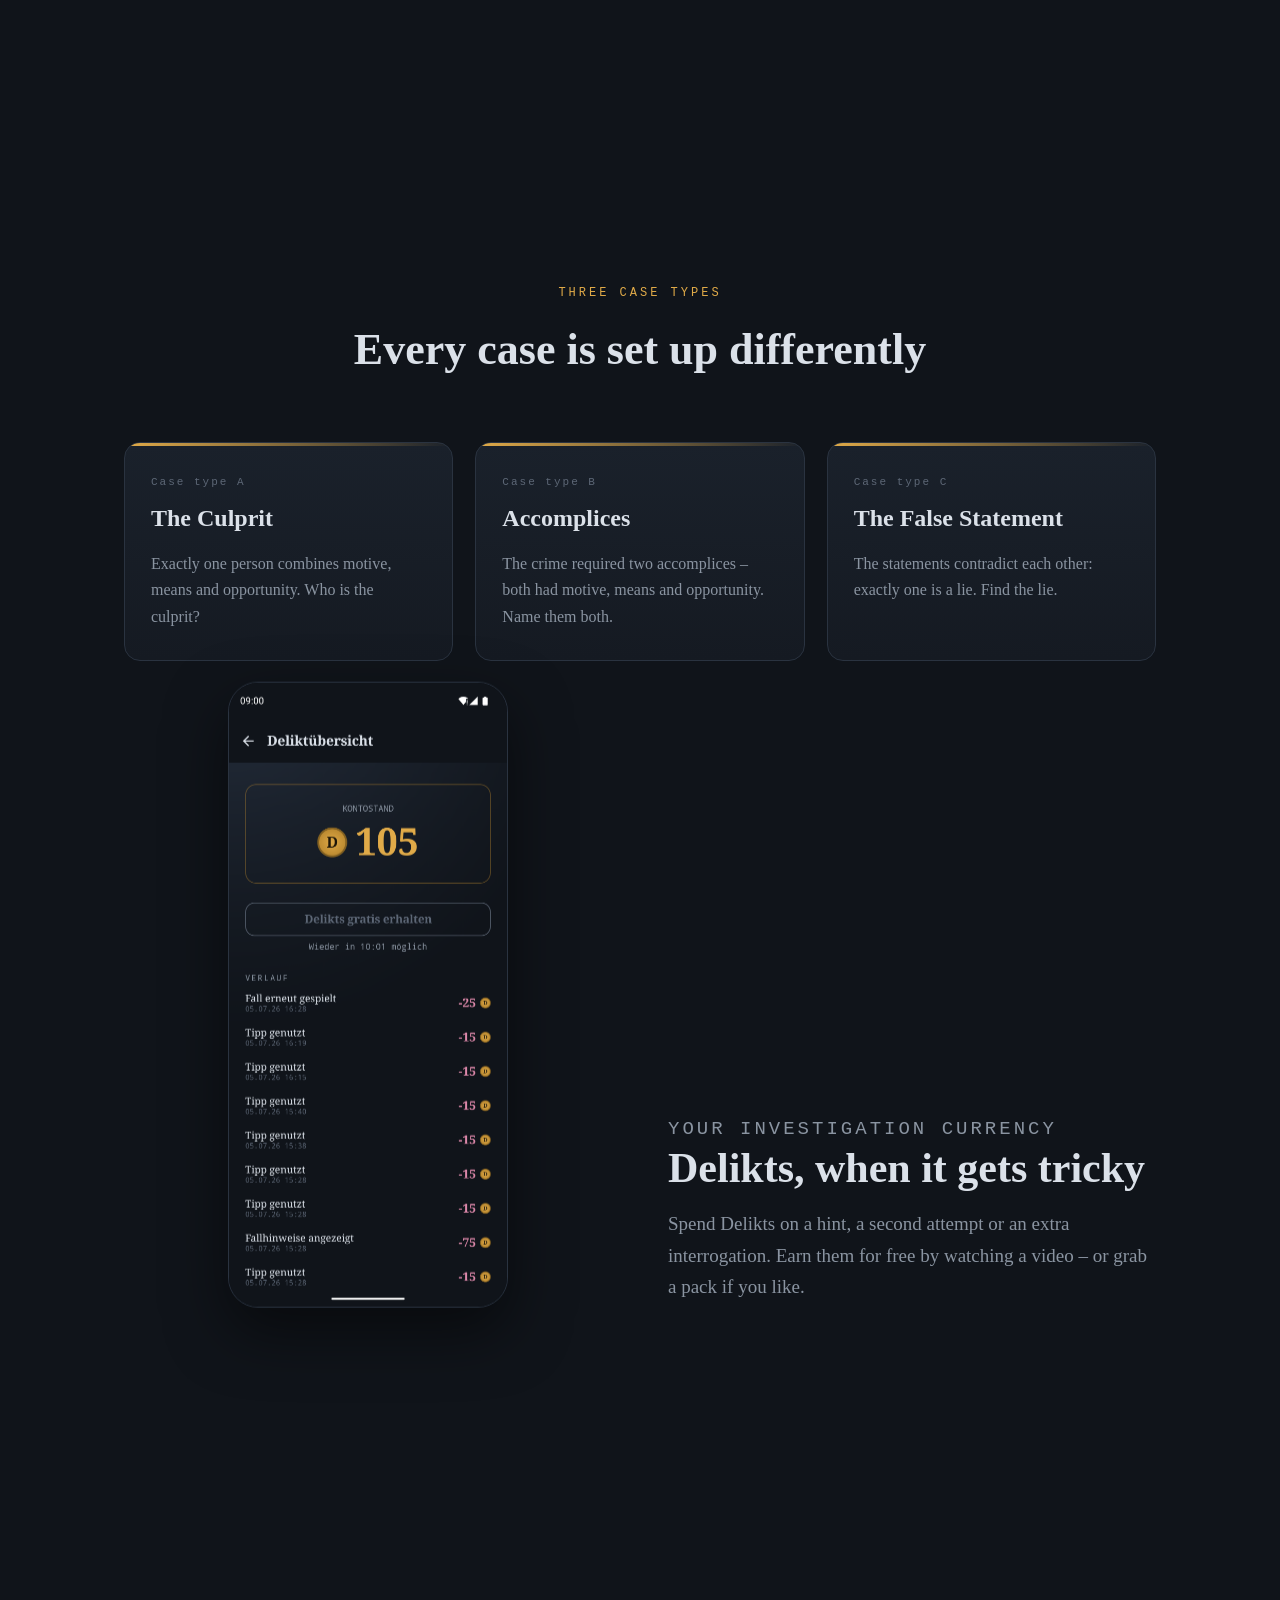
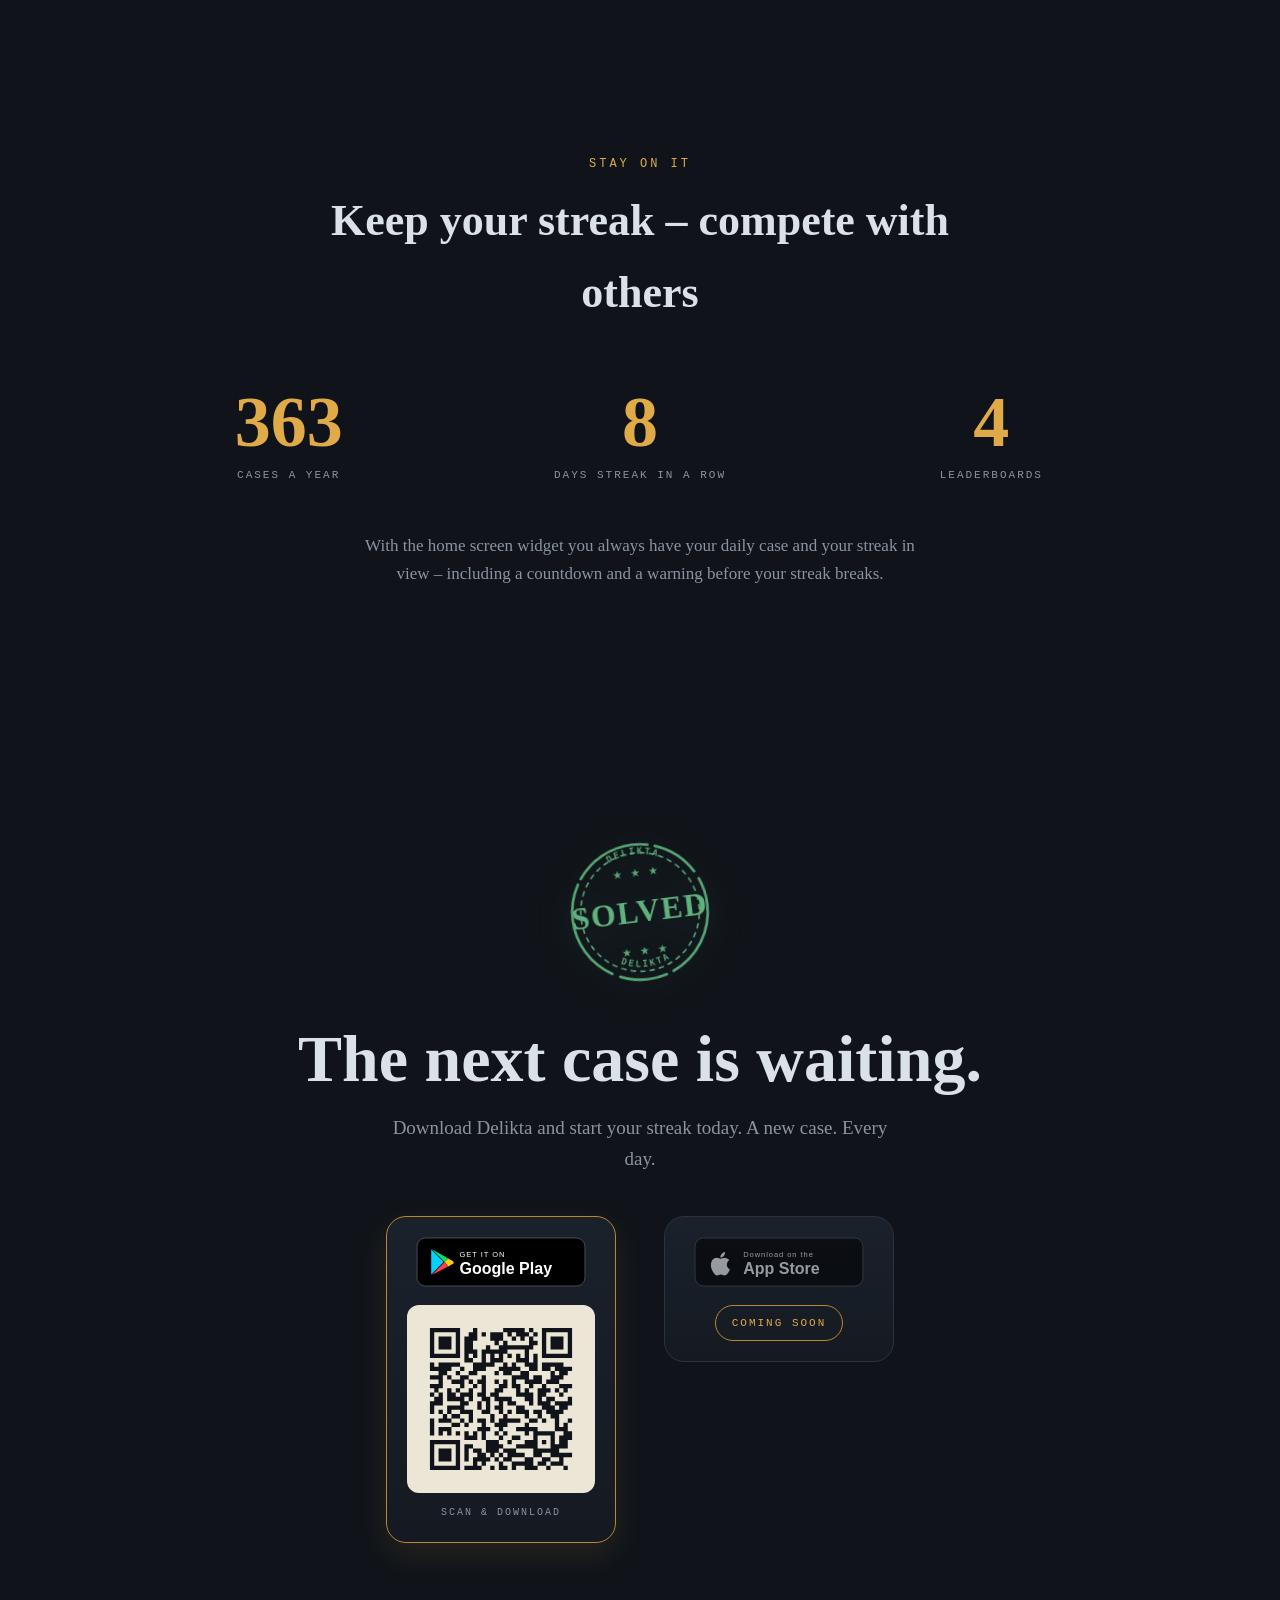
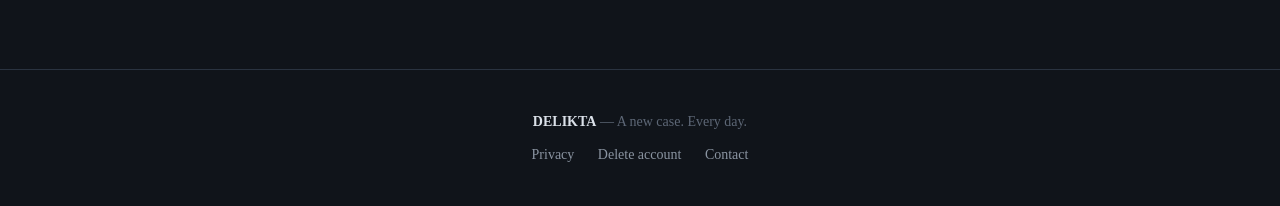
==== commit 3de92ca8: "Sprachumschalter ab Seitenstart sichtbar Der DE/EN-Umschalter in der Topbar ist jetzt sofort im Hero" ====
--- a/index.html
+++ b/index.html
@@ -43,11 +43,16 @@
       position:fixed; top:0; left:0; right:0; z-index:90;
       display:flex; align-items:center; gap:12px;
       padding:14px 24px;
-      background:linear-gradient(180deg,rgba(16,20,26,.9),rgba(16,20,26,0));
-      opacity:0; transform:translateY(-8px); transition:opacity .4s,transform .4s;
+      background:linear-gradient(180deg,rgba(16,20,26,0),rgba(16,20,26,0));
+      transition:background .4s;
       pointer-events:none;
     }
-    .topbar.show{opacity:1; transform:none; pointer-events:auto}
+    .topbar.show{background:linear-gradient(180deg,rgba(16,20,26,.9),rgba(16,20,26,0))}
+    /* Icon + Wortmarke erscheinen erst beim Scrollen … */
+    .topbar img, .topbar .wordmark{opacity:0; transform:translateY(-8px); transition:opacity .4s,transform .4s}
+    .topbar.show img, .topbar.show .wordmark{opacity:1; transform:none}
+    /* … der Sprachumschalter ist von Anfang an sichtbar und klickbar */
+    .topbar .lang-switch{pointer-events:auto}
     .topbar img{width:30px;height:30px}
     .topbar .wordmark{font-weight:800;letter-spacing:2px;font-size:16px}
     .topbar .wordmark b{color:var(--amber)}
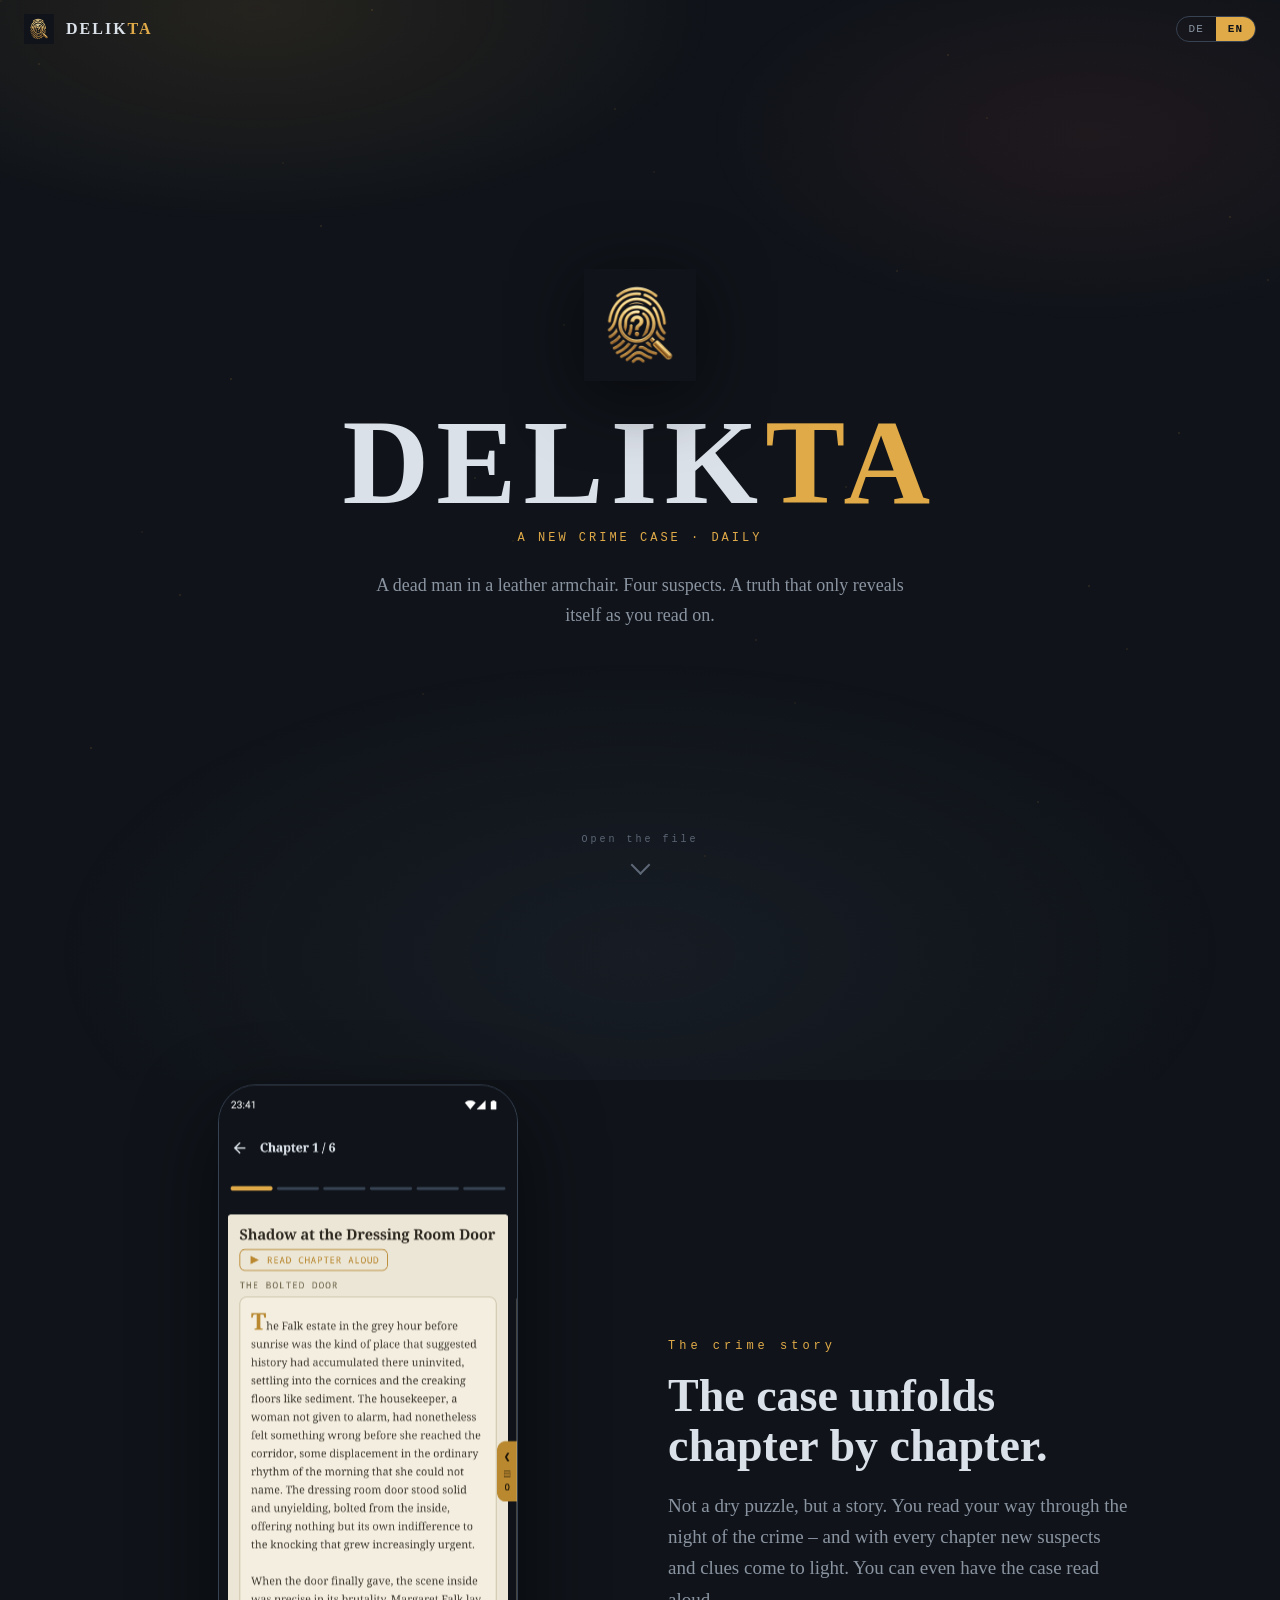
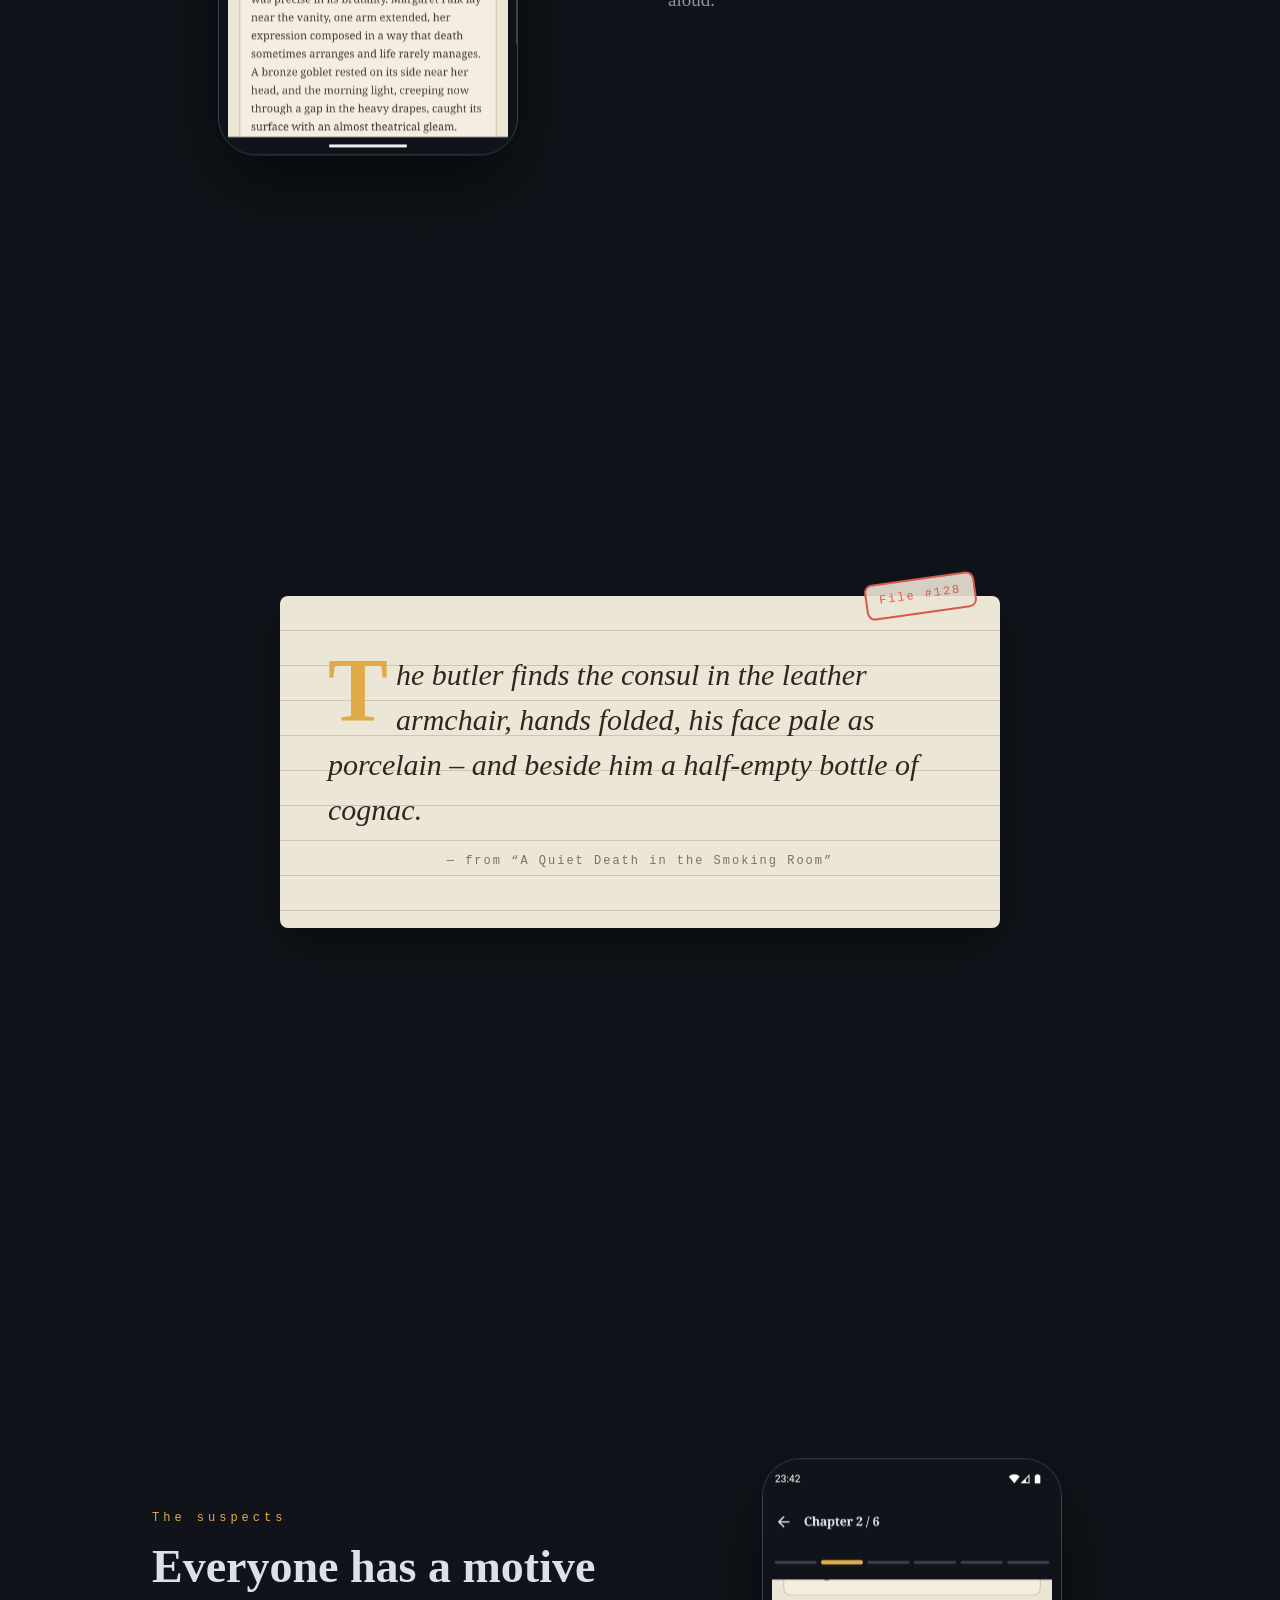
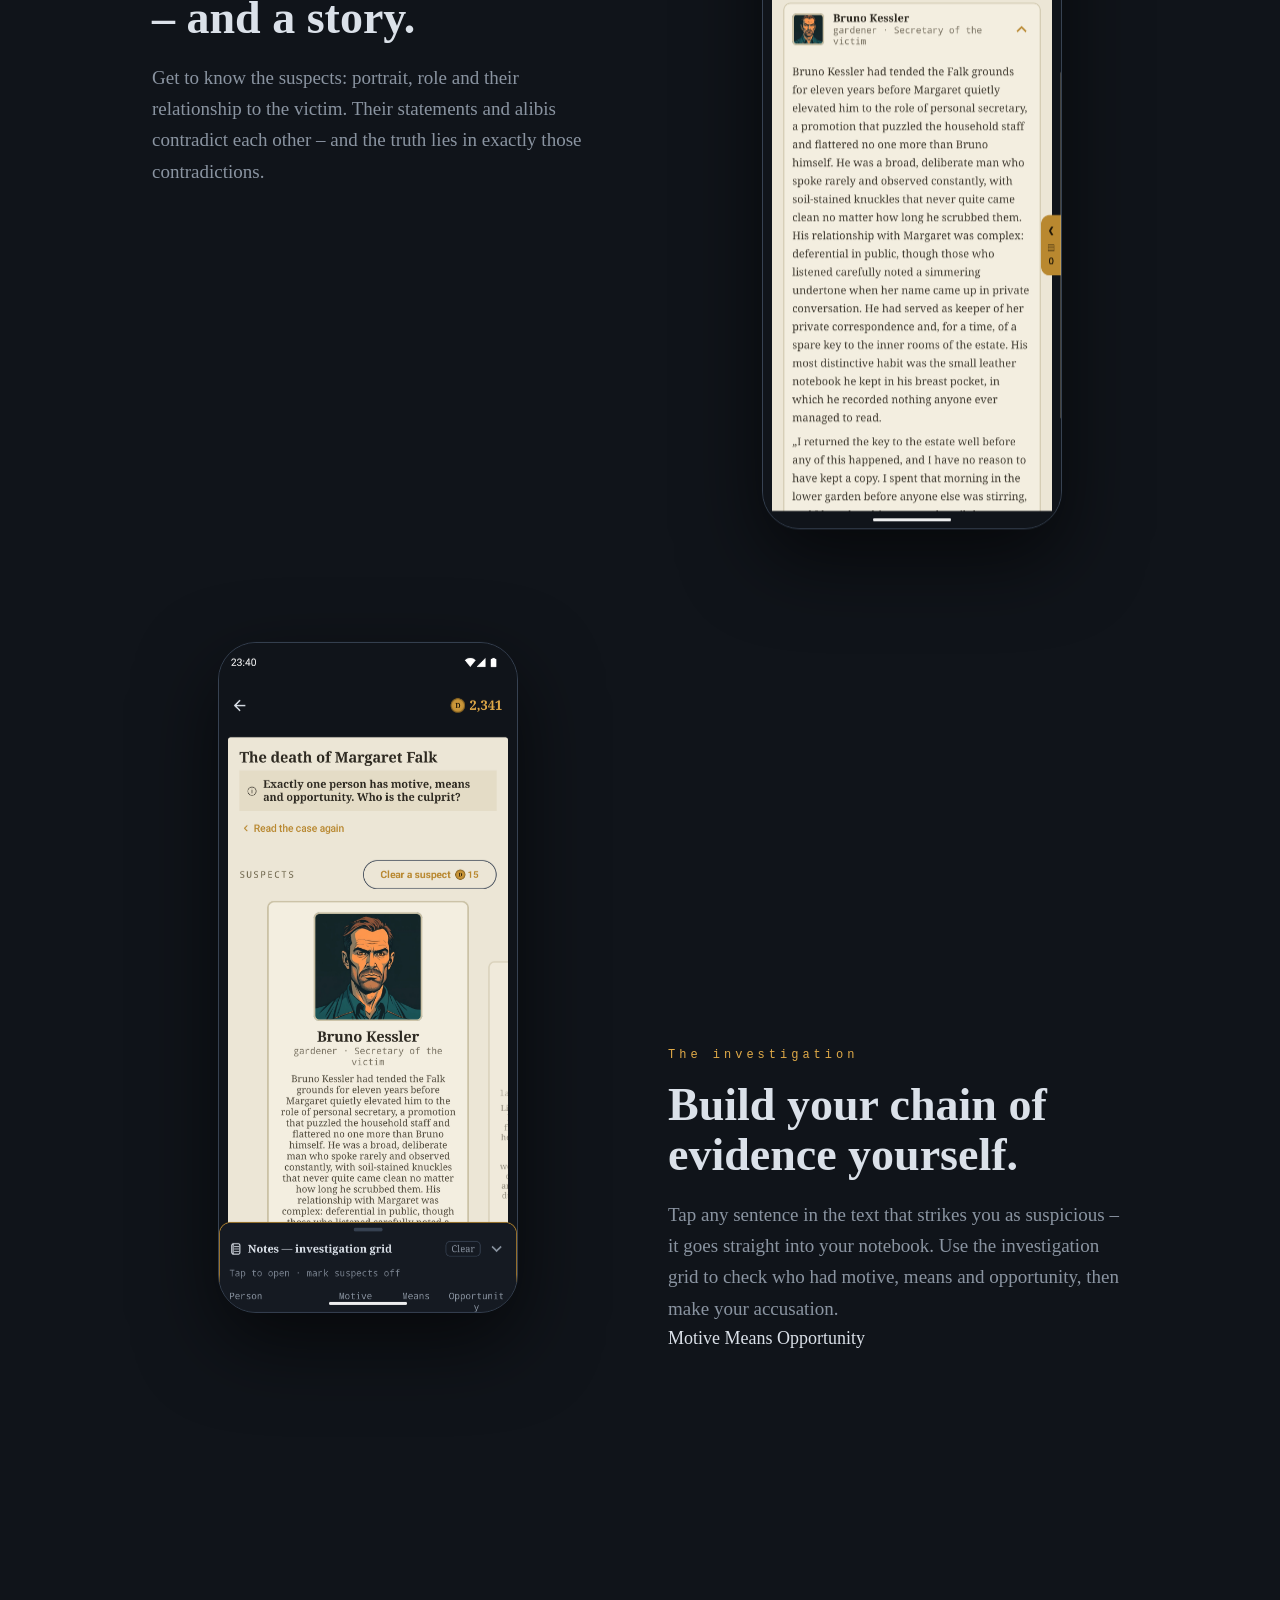
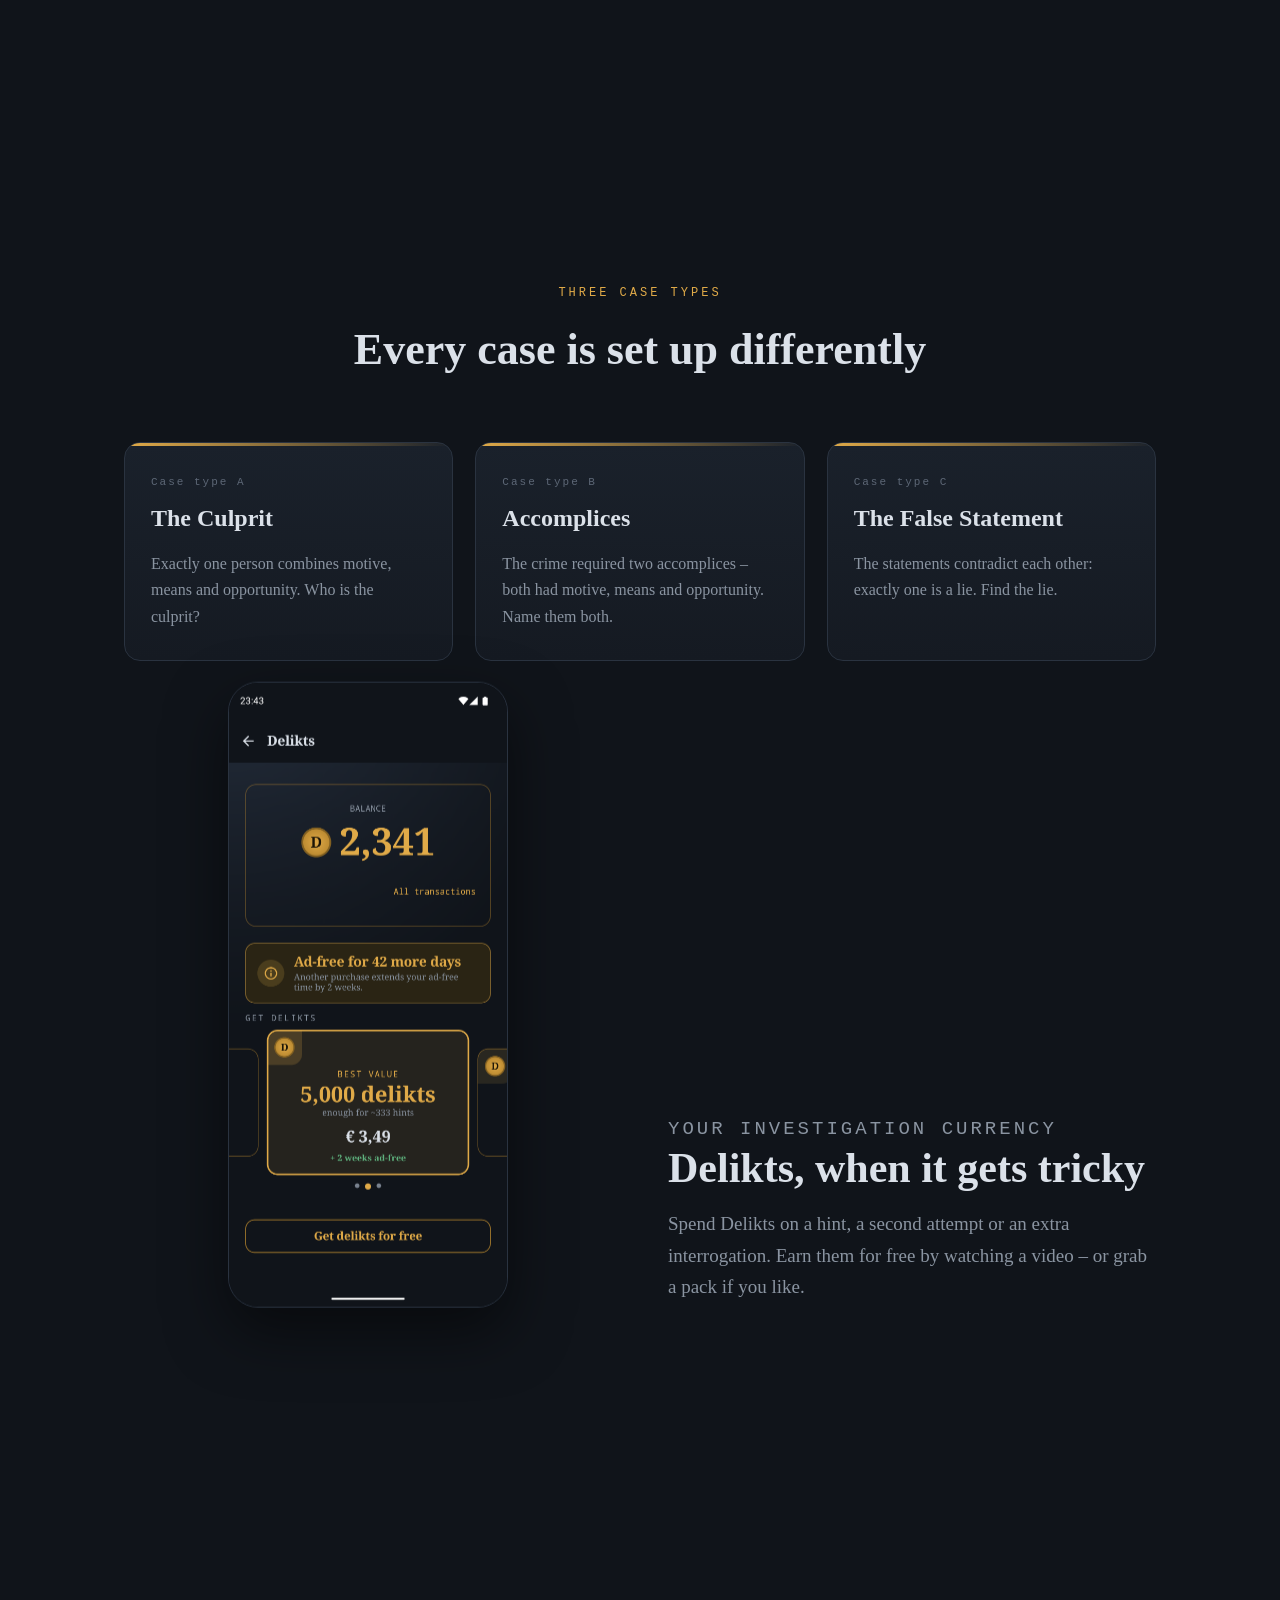
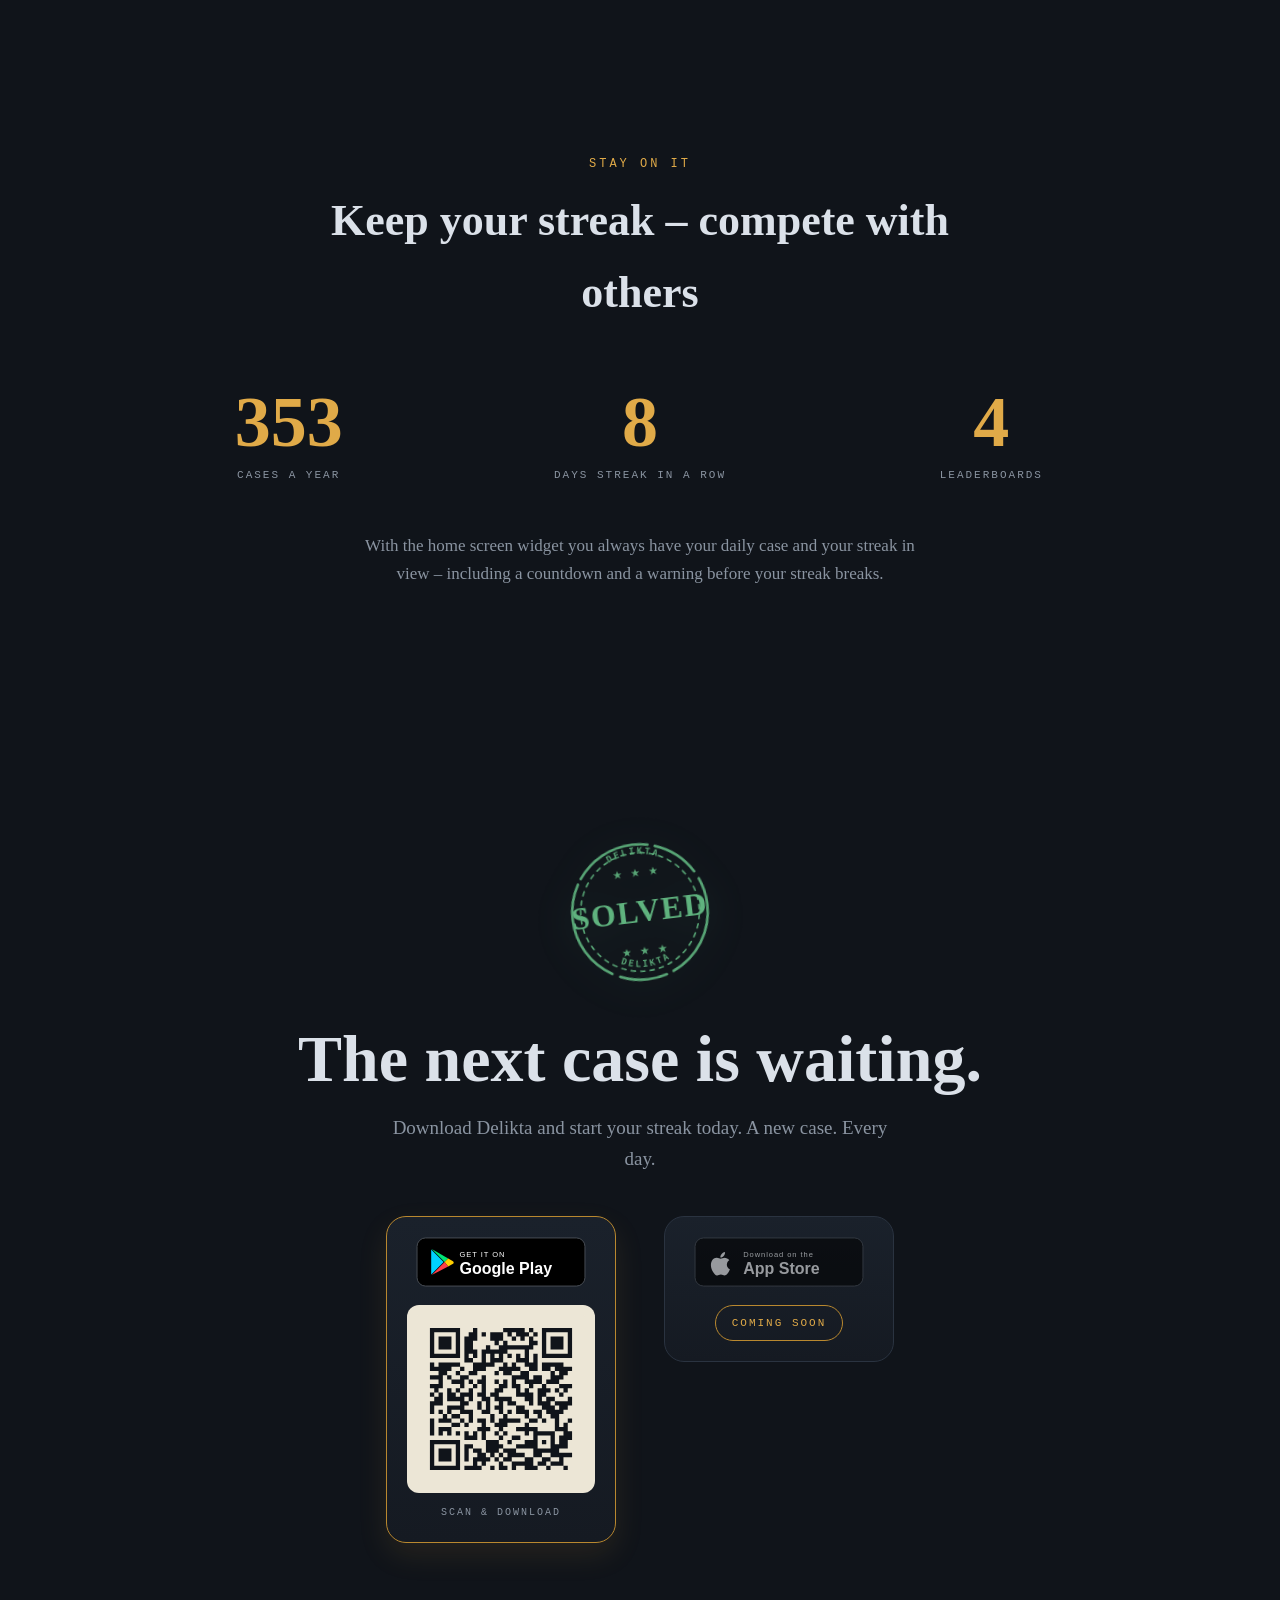
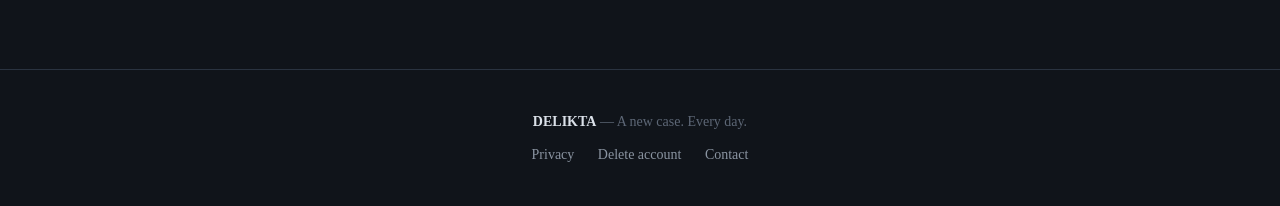
==== commit 78fb8ed2: "Sprachabhaengige App-Screenshots (DE/EN) - 8 neue Screenshots (story/suspects/investigation/delikts " ====
--- a/index.html
+++ b/index.html
@@ -313,7 +313,7 @@
     <div class="wrap chapter-grid">
       <div class="stage">
         <div class="phone parallax" data-speed="0.06">
-          <img src="assets/screenshots/02_story.png" alt="Delikta — der Fall entfaltet sich Kapitel für Kapitel" data-i18n-attr="alt:chapter.krimi.img.alt">
+          <img src="assets/screenshots/story_de.png" alt="Delikta — der Fall entfaltet sich Kapitel für Kapitel" data-i18n-attr="alt:chapter.krimi.img.alt,src:chapter.krimi.img.src">
         </div>
       </div>
       <div class="text">
@@ -340,7 +340,7 @@
     <div class="wrap chapter-grid reverse">
       <div class="stage">
         <div class="phone parallax" data-speed="-0.05">
-          <img src="assets/screenshots/06_persons.png" alt="Delikta — die Verdächtigen mit Porträt, Rolle und Aussage" data-i18n-attr="alt:chapter.suspects.img.alt">
+          <img src="assets/screenshots/suspects_de.png" alt="Delikta — die Verdächtigen mit Porträt, Rolle und Aussage" data-i18n-attr="alt:chapter.suspects.img.alt,src:chapter.suspects.img.src">
         </div>
       </div>
       <div class="text">
@@ -356,7 +356,7 @@
     <div class="wrap chapter-grid">
       <div class="stage">
         <div class="phone parallax" data-speed="0.06">
-          <img src="assets/screenshots/03_anklage.png" alt="Delikta — Verdächtige und Ermittlungsraster" data-i18n-attr="alt:chapter.investigation.img.alt">
+          <img src="assets/screenshots/investigation_de.png" alt="Delikta — Verdächtige und Ermittlungsraster" data-i18n-attr="alt:chapter.investigation.img.alt,src:chapter.investigation.img.src">
         </div>
       </div>
       <div class="text">
@@ -403,7 +403,7 @@
   <section class="feature">
     <div class="wrap feature-grid">
       <div class="fshot">
-        <img class="shot parallax" data-speed="0.04" src="assets/screenshots/04_delikts.png" alt="Delikta — Deliktübersicht mit Kontostand und Verlauf" data-i18n-attr="alt:feature.delikts.img.alt">
+        <img class="shot parallax" data-speed="0.04" src="assets/screenshots/delikts_de.png" alt="Delikta — Deliktübersicht mit Kontostand und Verlauf" data-i18n-attr="alt:feature.delikts.img.alt,src:feature.delikts.img.src">
       </div>
       <div class="fcopy">
         <p class="kicker reveal" data-i18n="feature.delikts.kicker">Deine Ermittlungswährung</p>
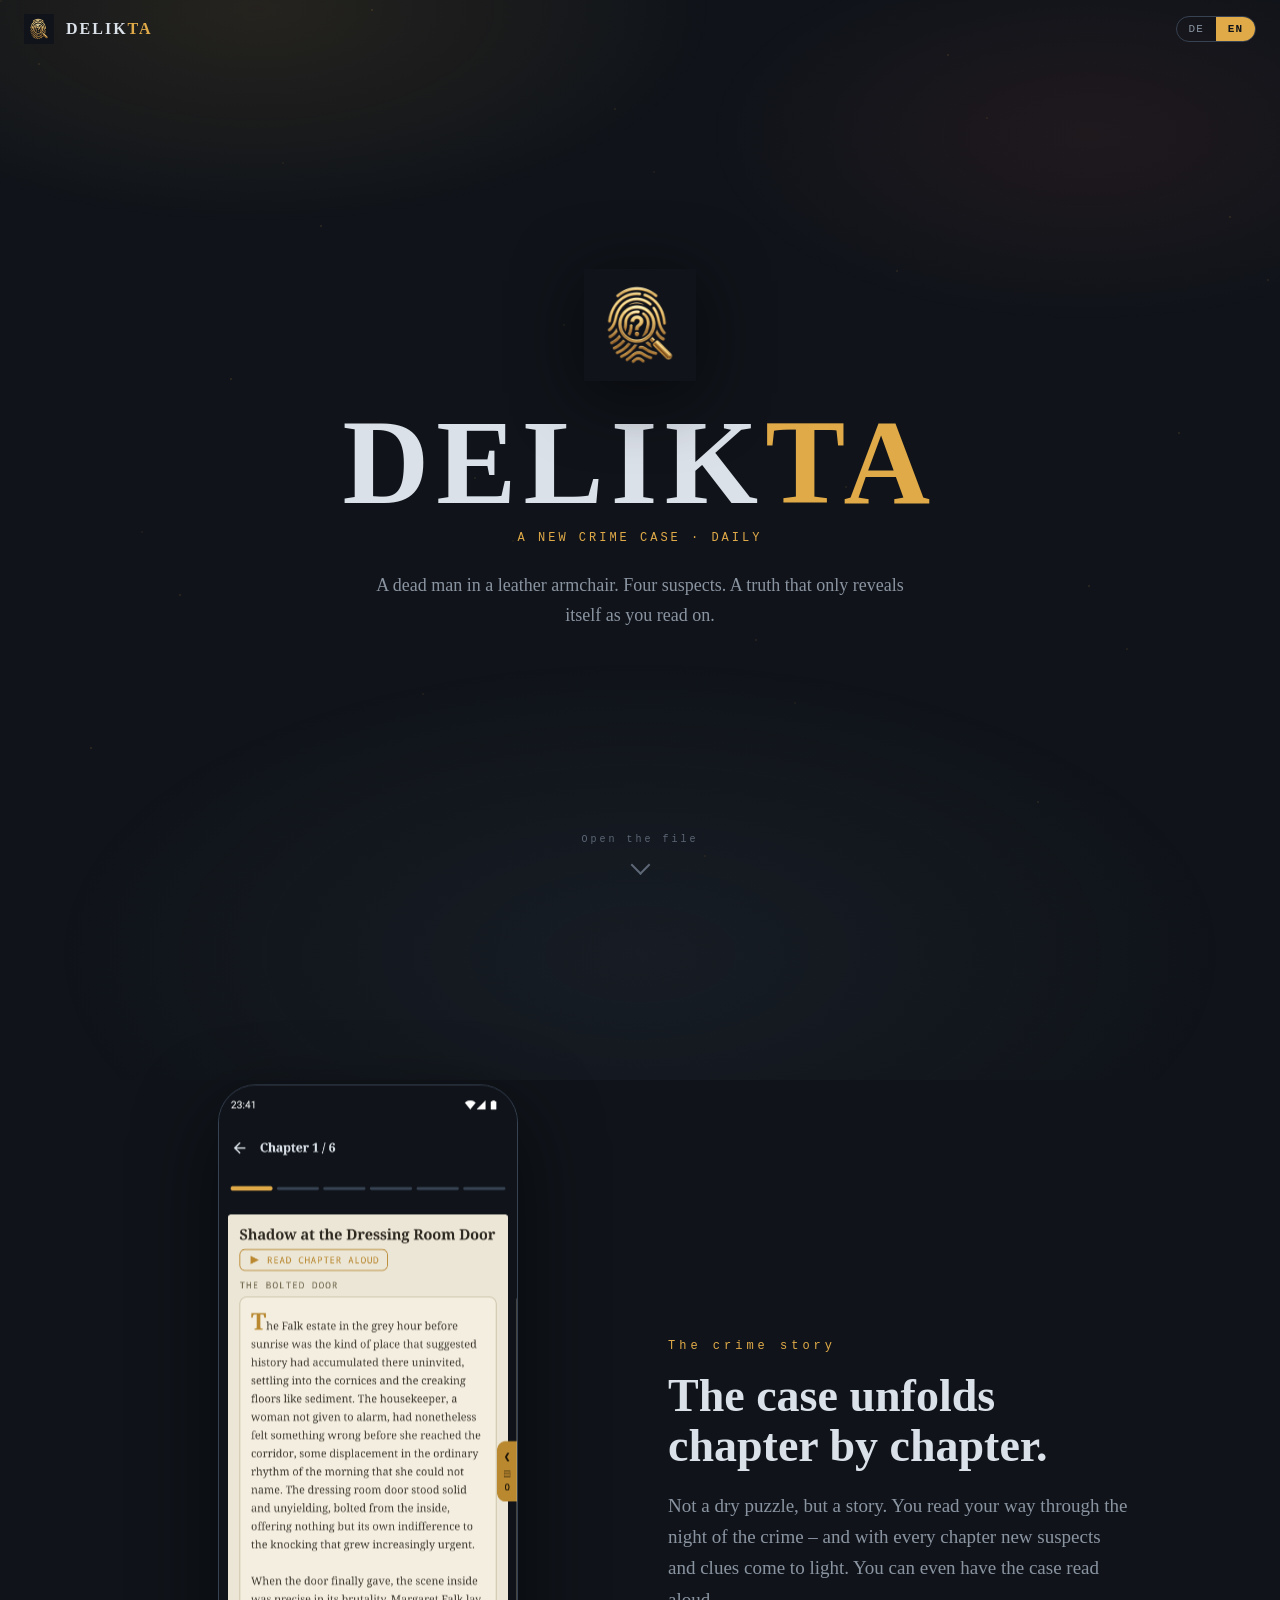
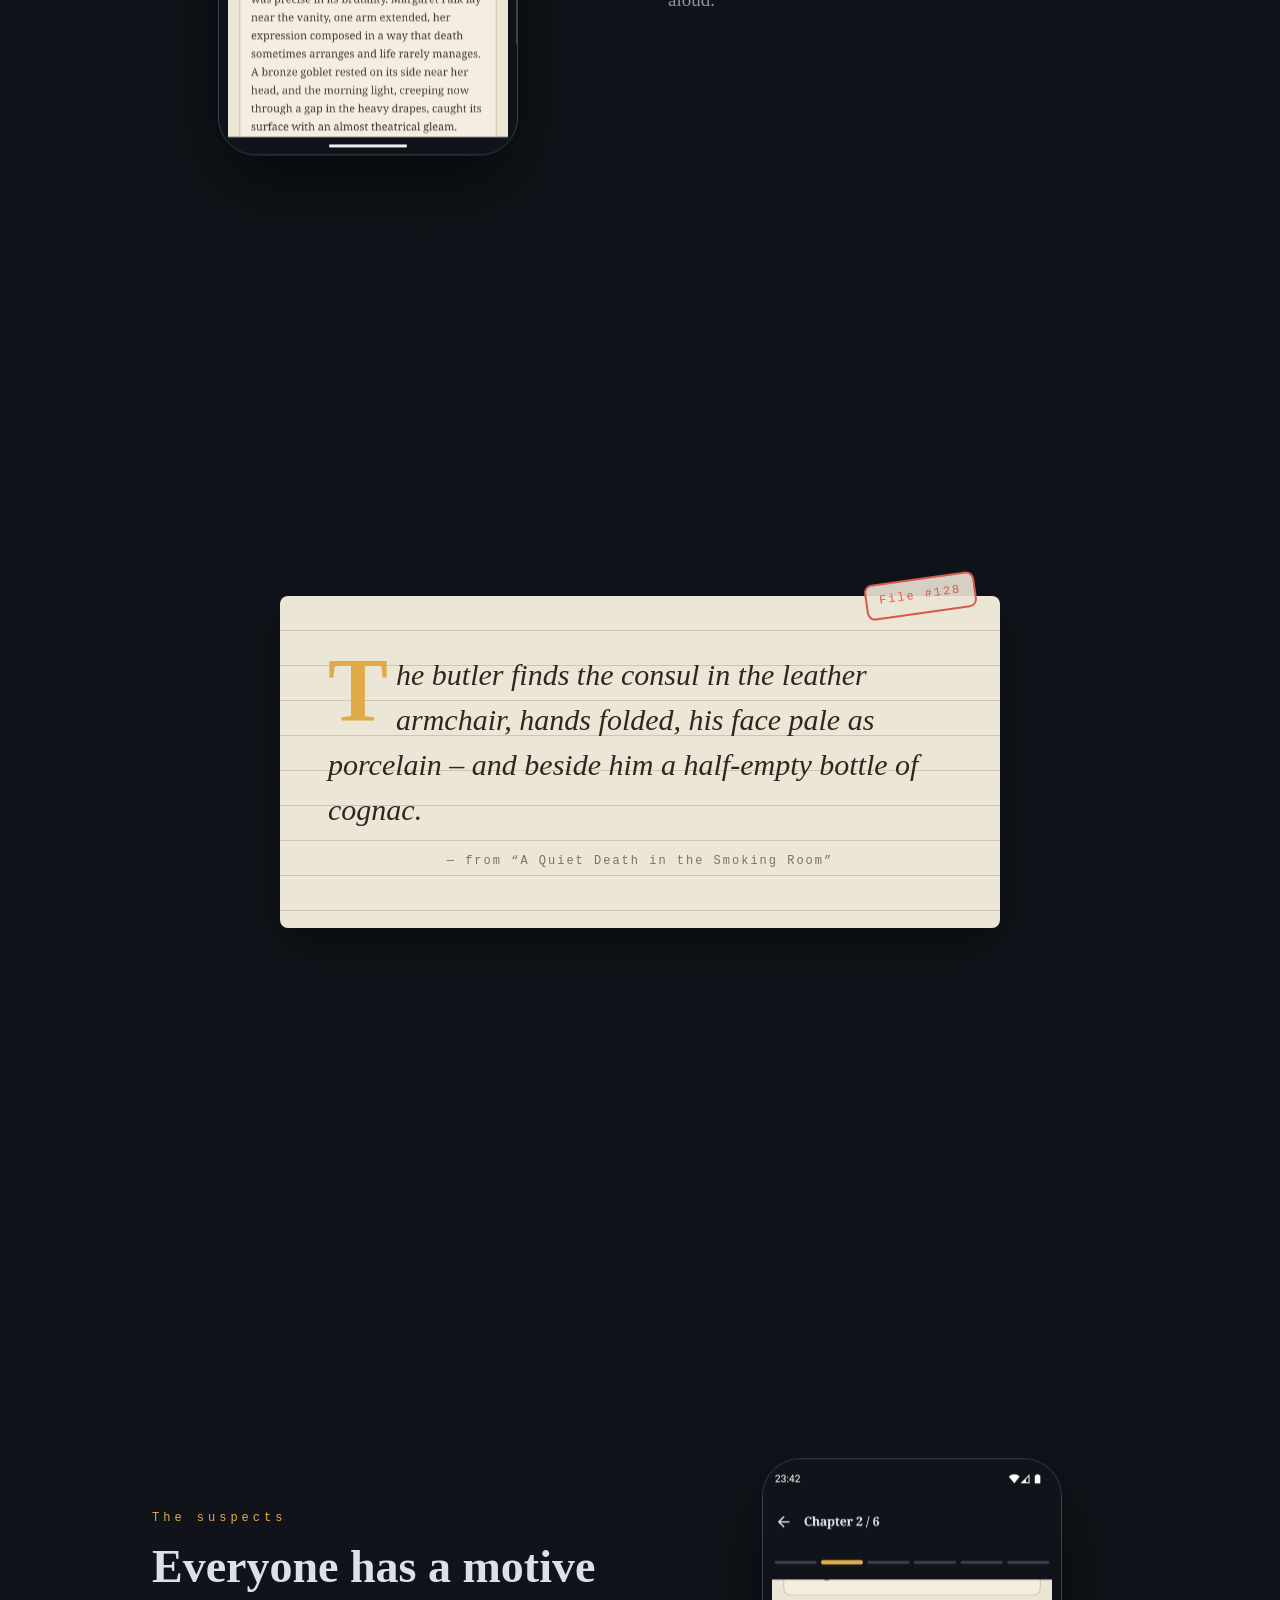
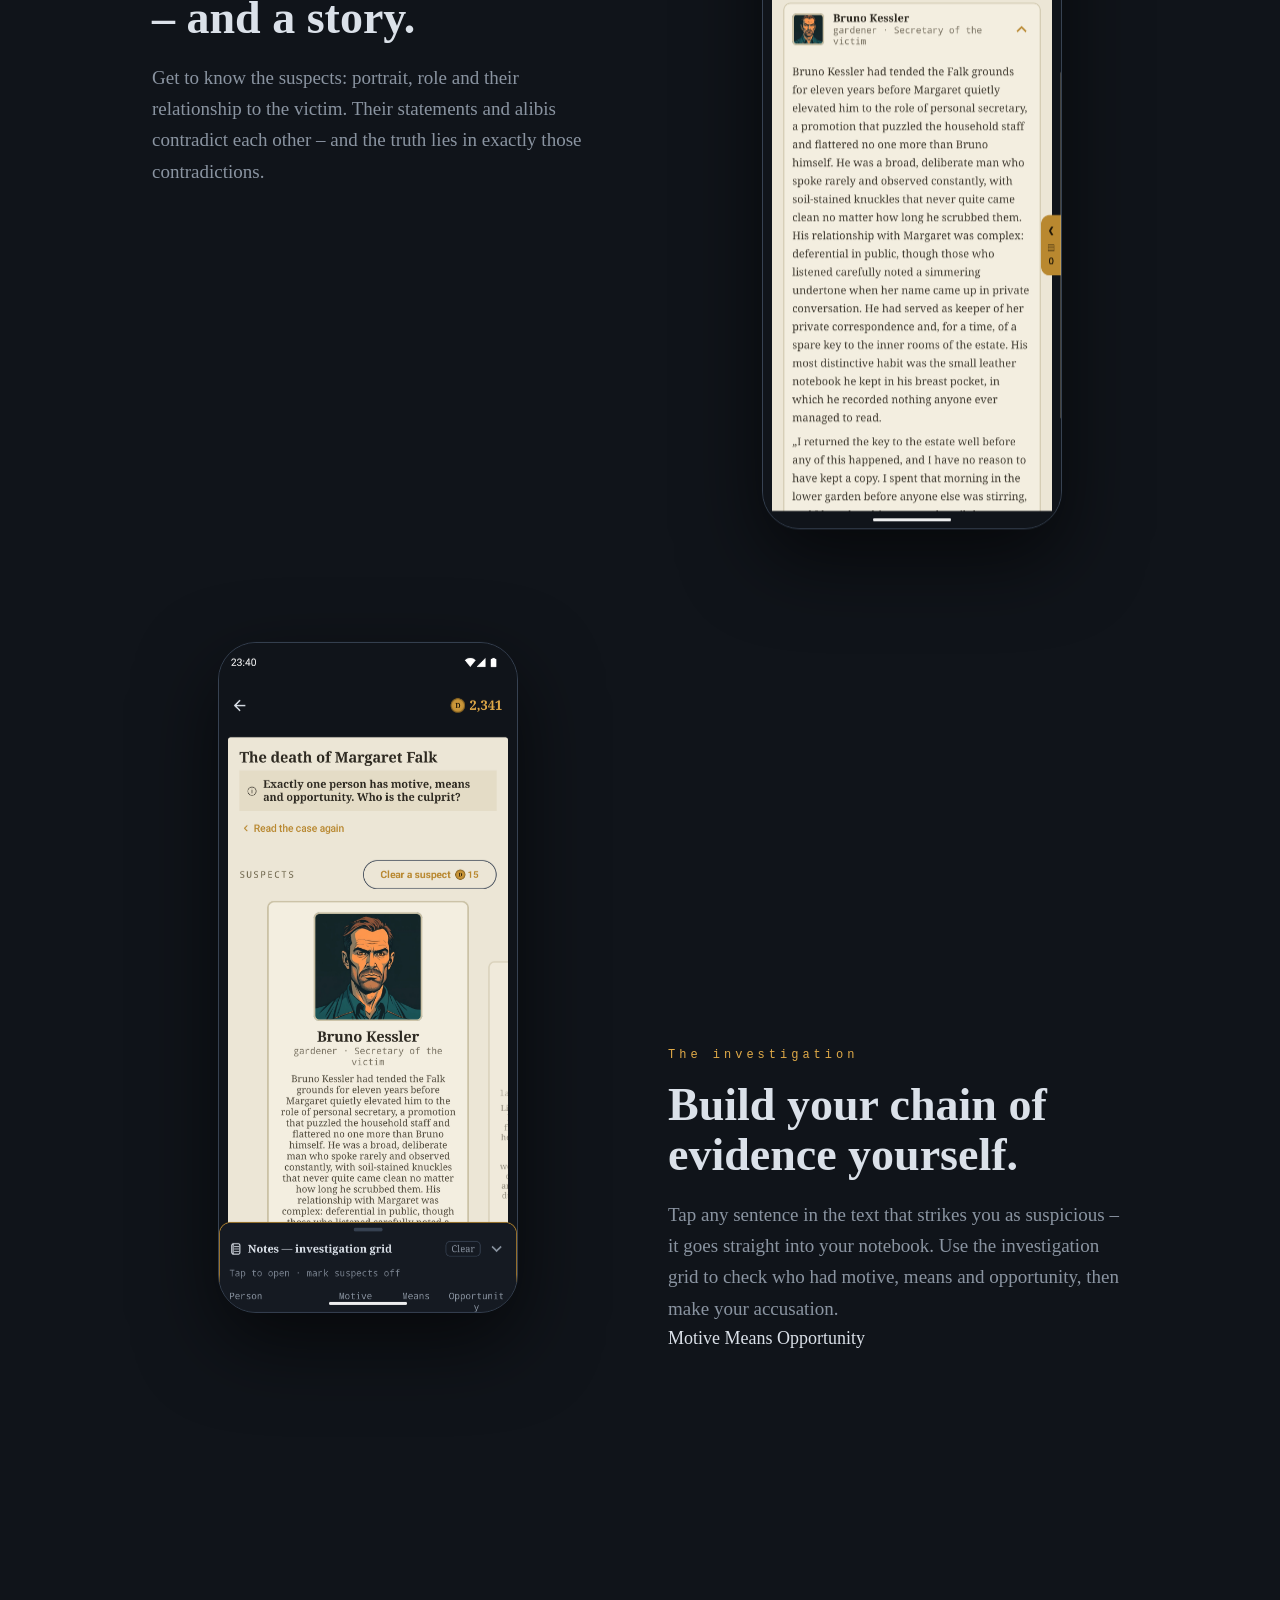
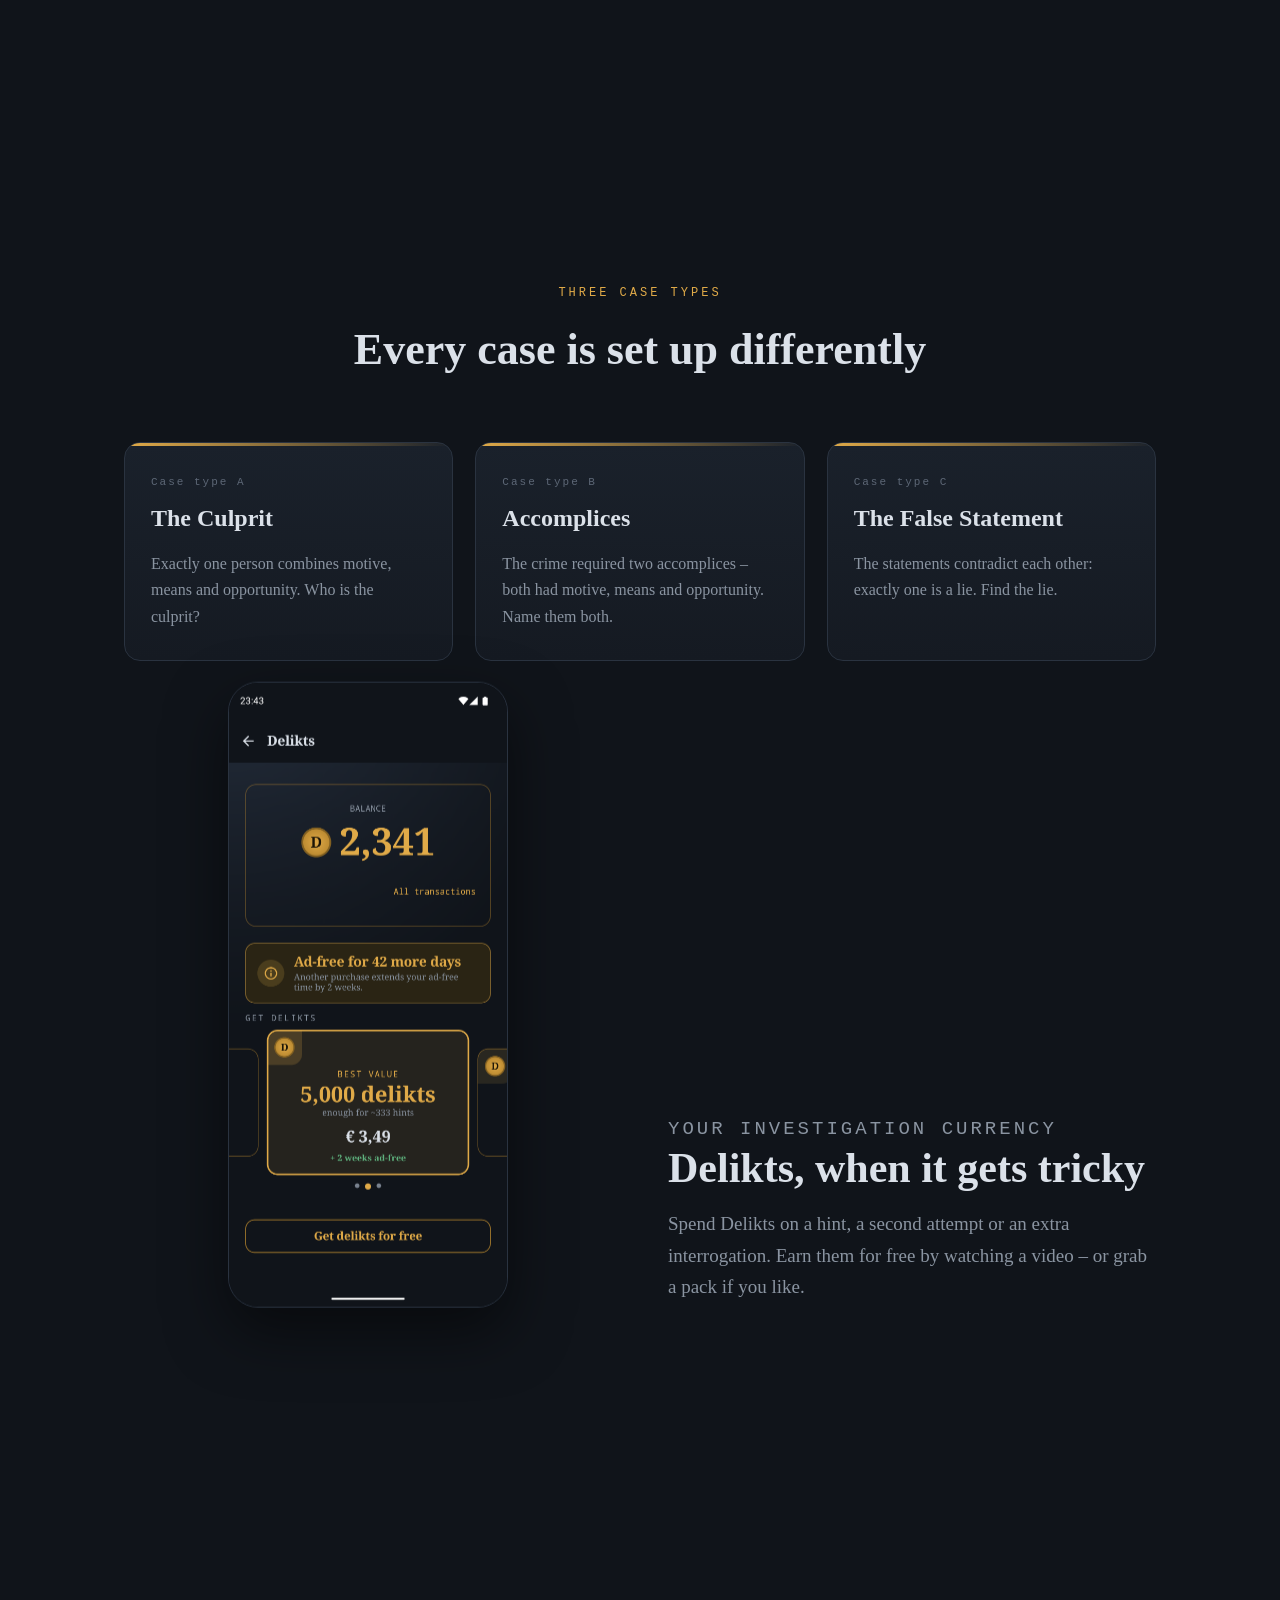
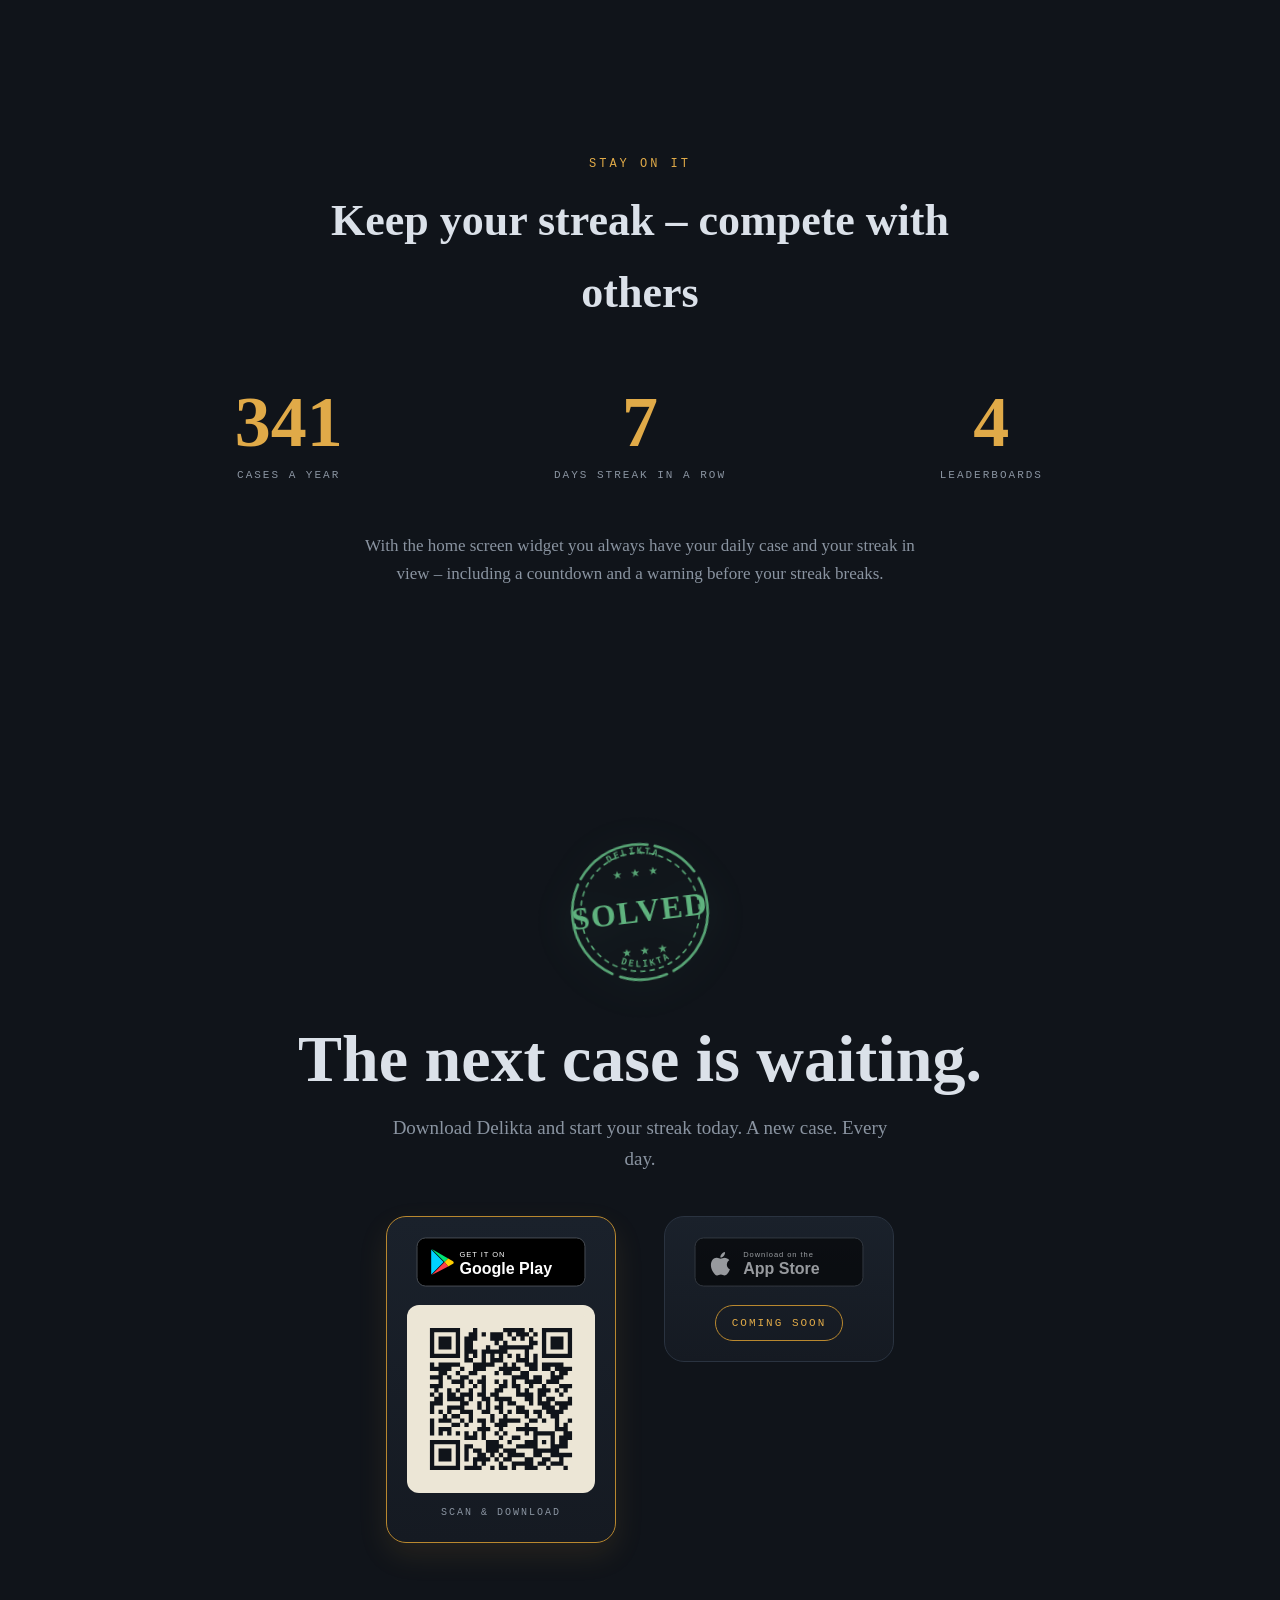
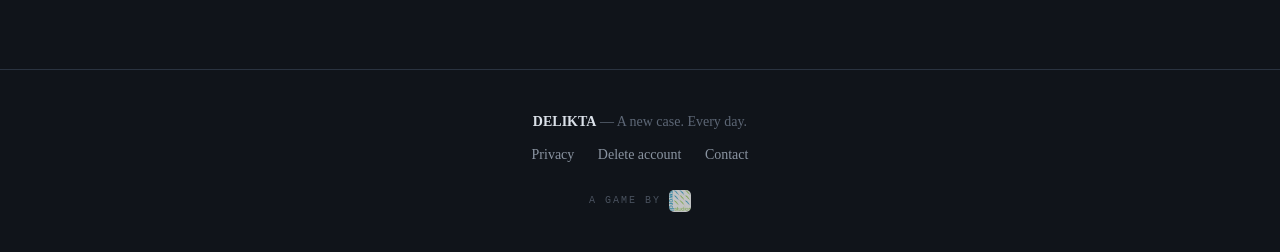
==== commit 7ef60ddd: "Dezenter swordi.studios-Credit im Footer - Logo (assets/swordistudios.png) klein und gedaempft im Fo" ====
--- a/index.html
+++ b/index.html
@@ -226,6 +226,9 @@
     footer{border-top:1px solid var(--line);padding:40px 24px;text-align:center;color:var(--faint);font-size:14px}
     footer a{color:var(--muted);text-decoration:none;margin:0 10px}
     footer a:hover{color:var(--text)}
+    /* dezenter Studio-Credit */
+    footer .studio{display:flex;align-items:center;justify-content:center;gap:8px;margin:24px 0 0;font-family:var(--mono);font-size:10px;letter-spacing:2px;text-transform:uppercase;color:var(--faint);opacity:.75}
+    footer .studio img{width:22px;height:22px;border-radius:5px}
 
     /* ---------- Responsive ---------- */
     @media(max-width:860px){
@@ -488,6 +491,10 @@
       <a href="delete-account.html" data-i18n="footer.link.delete">Account löschen</a>
       <a href="mailto:swordiapps@gmail.com" data-i18n="footer.link.contact">Kontakt</a>
     </p>
+    <span class="studio">
+      <span data-i18n="footer.studio">Ein Spiel von</span>
+      <img src="assets/swordistudios.png" alt="swordi.studios" width="22" height="22">
+    </span>
   </footer>
 
   <script>
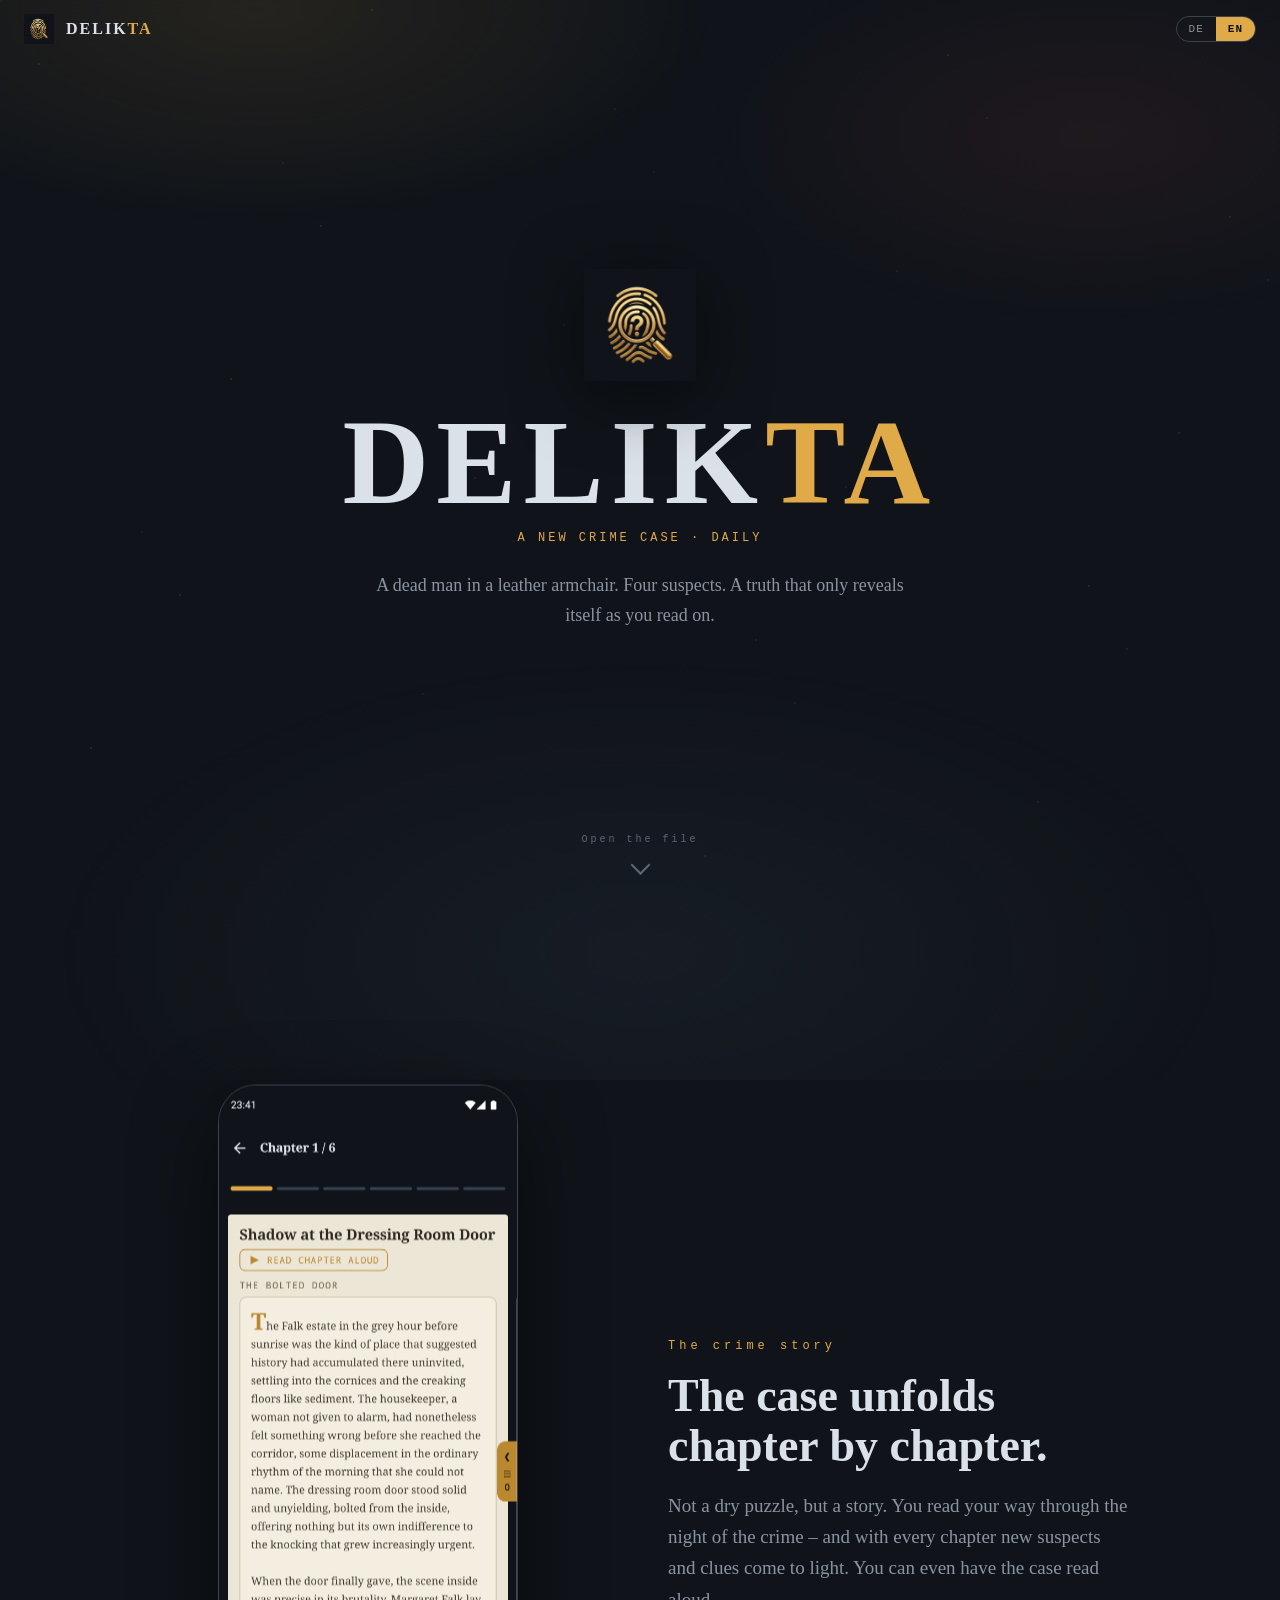
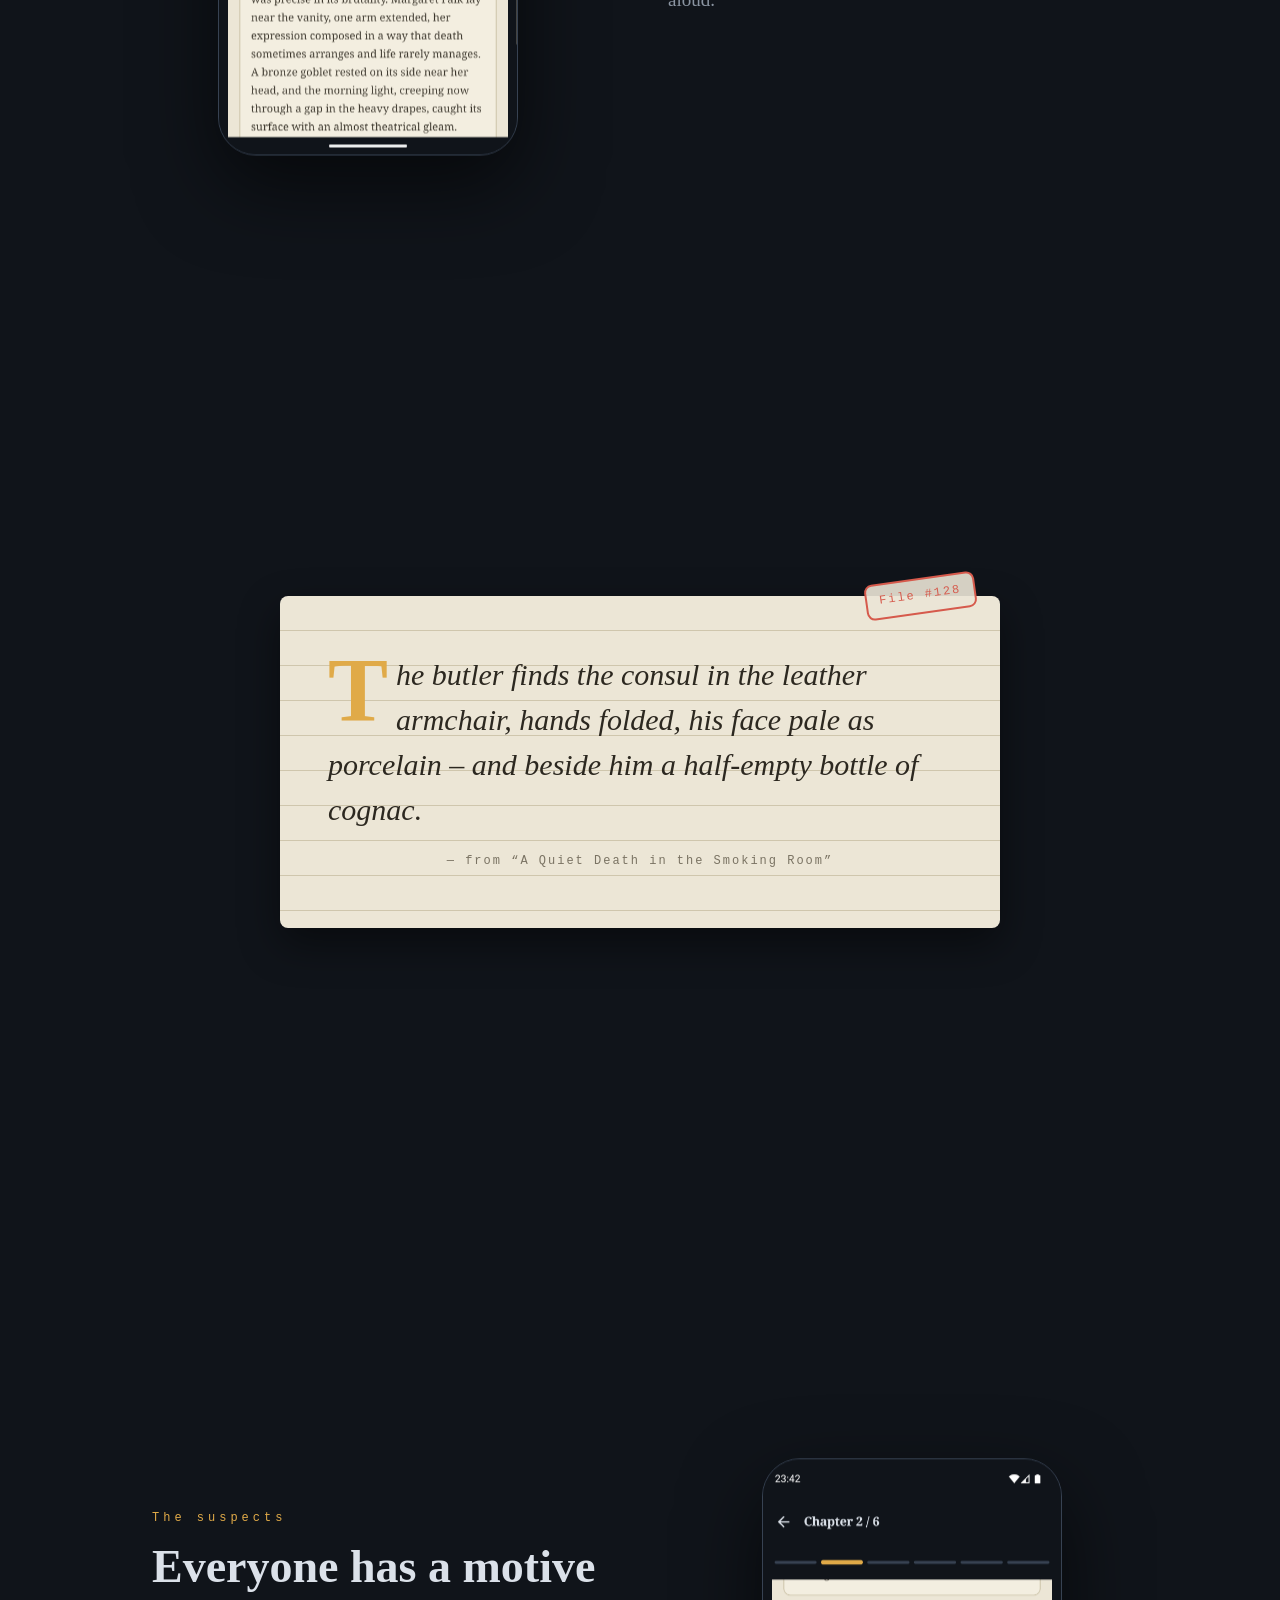
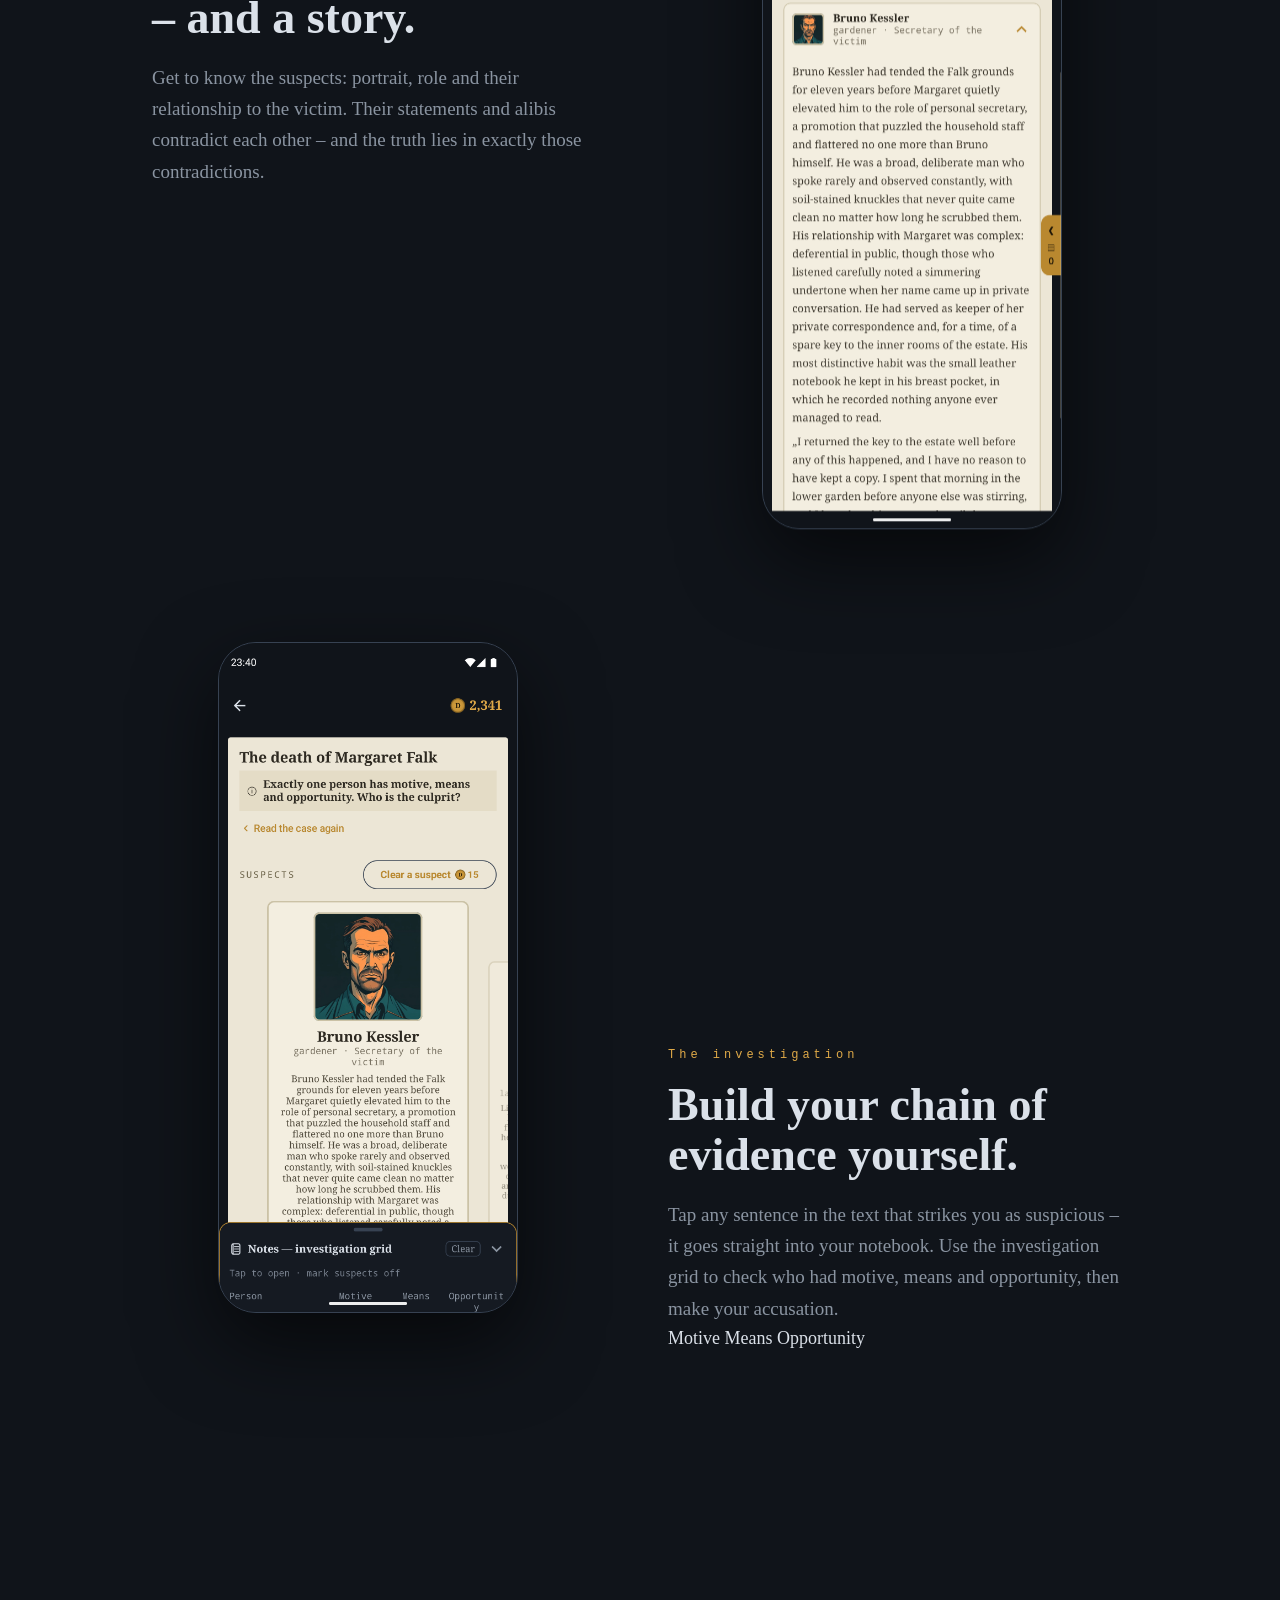
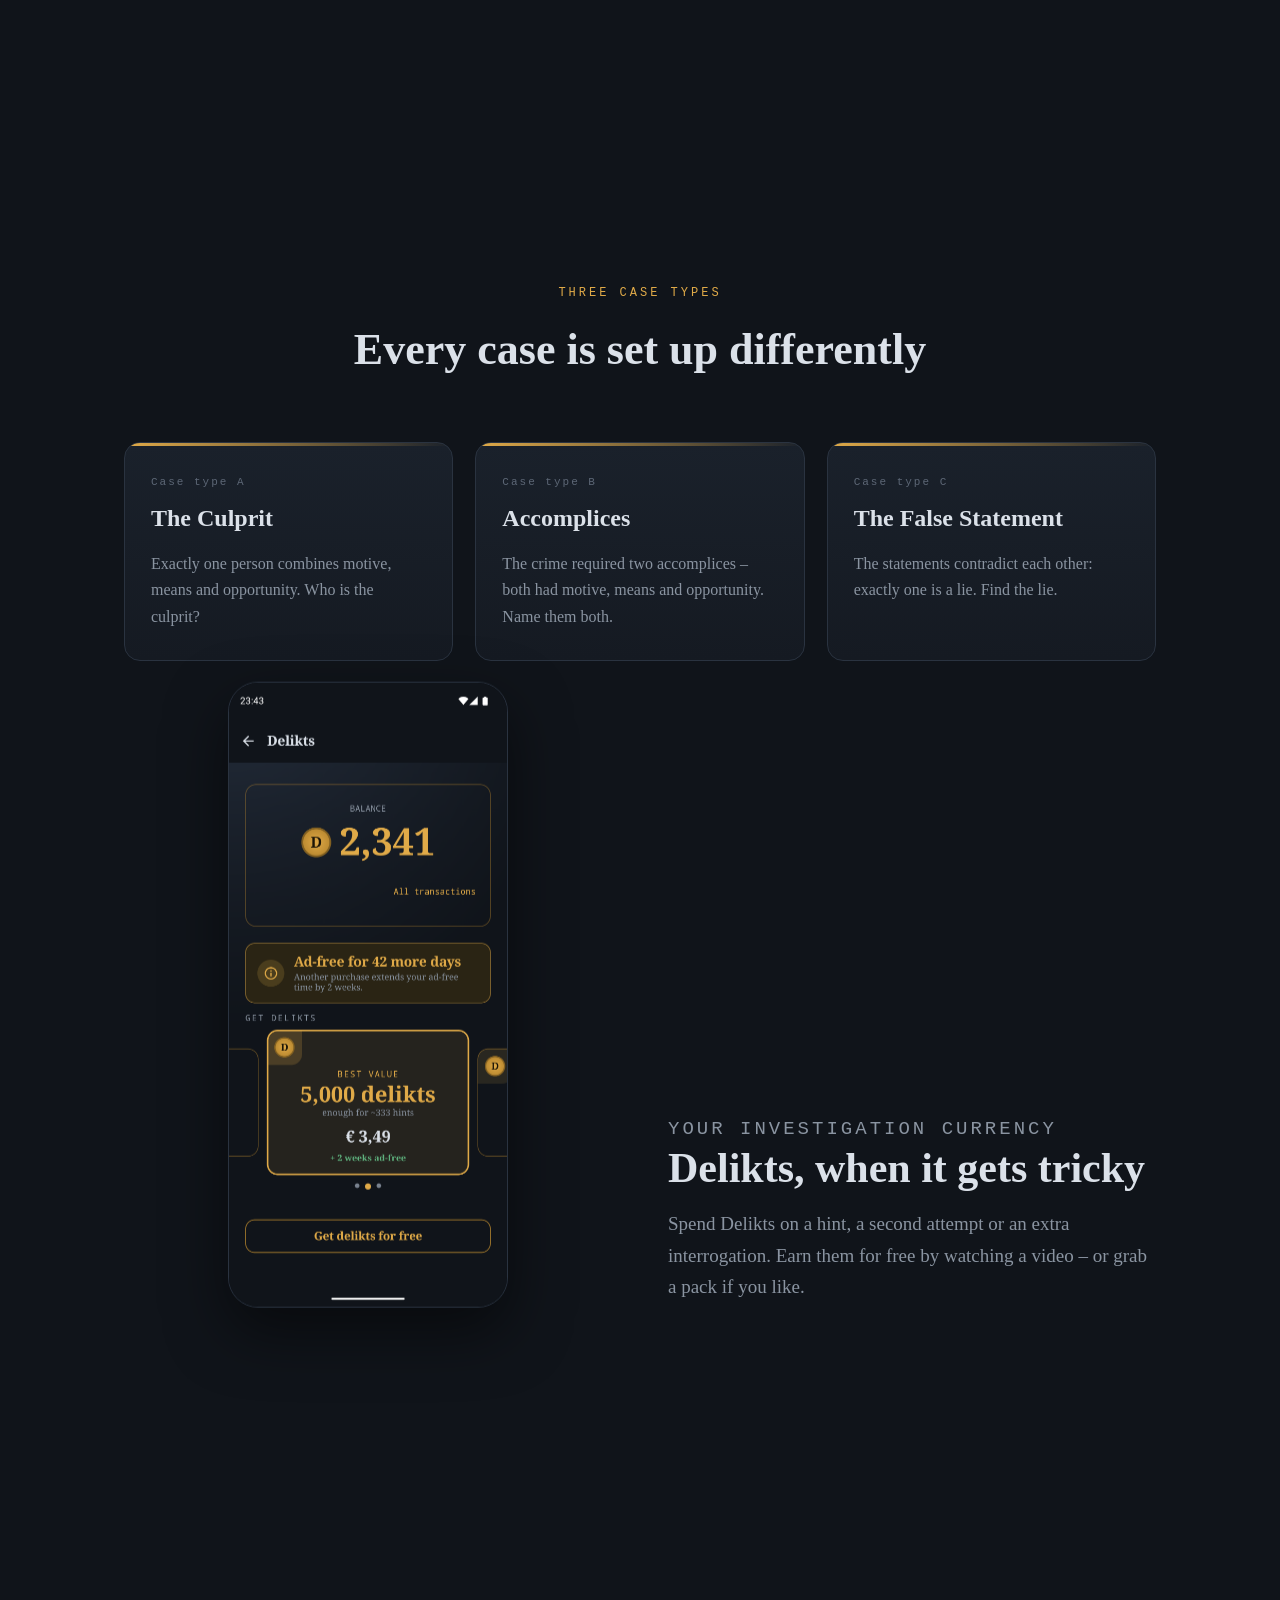
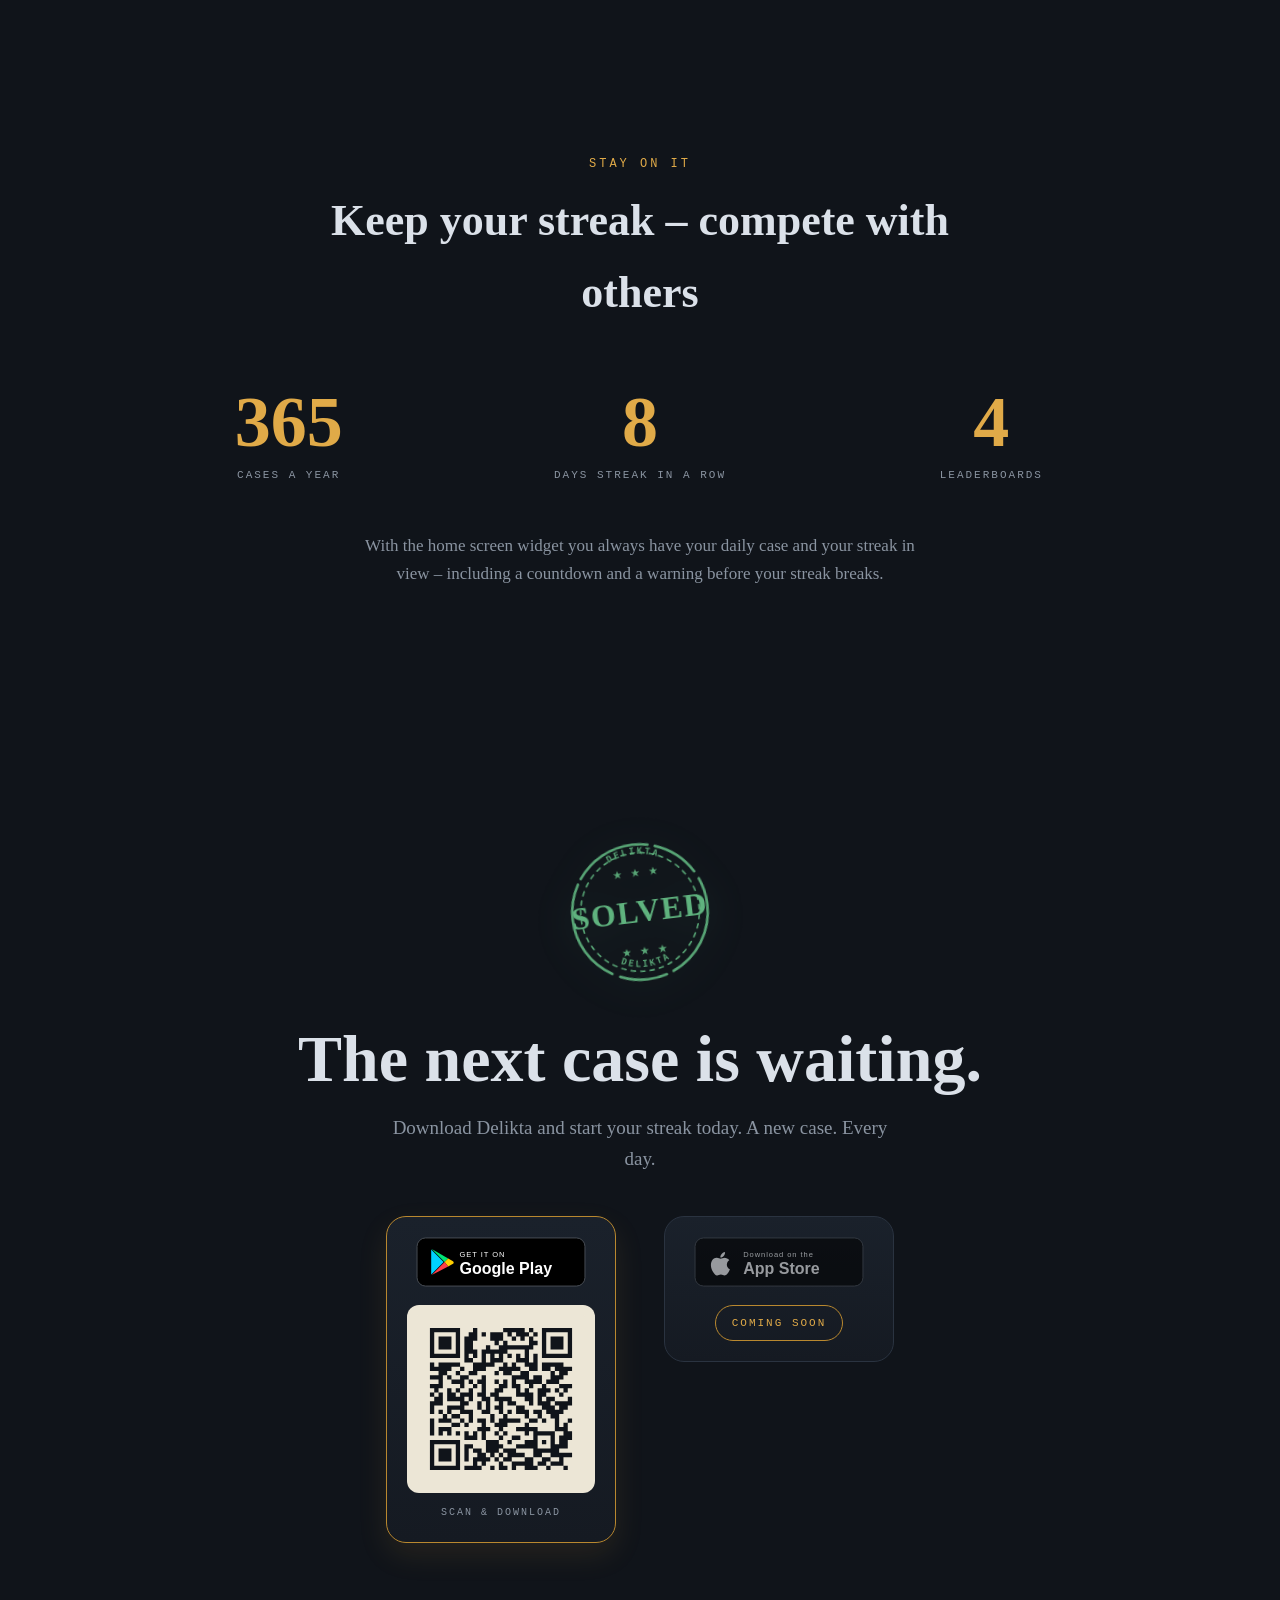
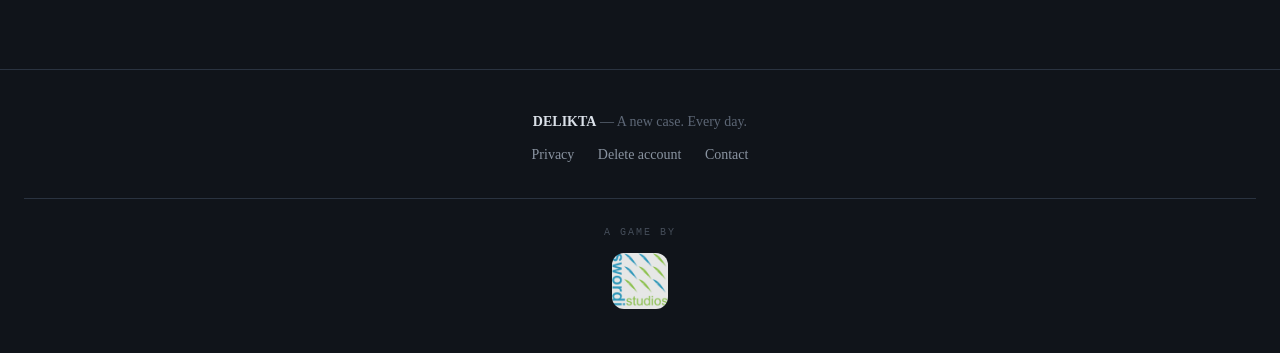
==== commit d3aabcd9: "swordi.studios-Credit praesenter im Footer - Logo von 22px auf 56px vergroessert, eigener Block mit " ====
--- a/index.html
+++ b/index.html
@@ -227,8 +227,11 @@
     footer a{color:var(--muted);text-decoration:none;margin:0 10px}
     footer a:hover{color:var(--text)}
     /* dezenter Studio-Credit */
-    footer .studio{display:flex;align-items:center;justify-content:center;gap:8px;margin:24px 0 0;font-family:var(--mono);font-size:10px;letter-spacing:2px;text-transform:uppercase;color:var(--faint);opacity:.75}
-    footer .studio img{width:22px;height:22px;border-radius:5px}
+    footer .studio{display:flex;flex-direction:column;align-items:center;gap:12px;margin:32px 0 4px;padding-top:26px;border-top:1px solid var(--line);font-family:var(--mono);font-size:10px;letter-spacing:2px;text-transform:uppercase;color:var(--faint);text-decoration:none;transition:opacity .18s}
+    footer .studio:hover{opacity:1;text-decoration:none}
+    footer .studio .studio-label{opacity:.7}
+    footer .studio img{width:56px;height:56px;border-radius:12px;opacity:.9;transition:opacity .18s,transform .18s}
+    footer .studio:hover img{opacity:1;transform:translateY(-2px)}
 
     /* ---------- Responsive ---------- */
     @media(max-width:860px){
@@ -491,10 +494,10 @@
       <a href="delete-account.html" data-i18n="footer.link.delete">Account löschen</a>
       <a href="mailto:swordiapps@gmail.com" data-i18n="footer.link.contact">Kontakt</a>
     </p>
-    <span class="studio">
-      <span data-i18n="footer.studio">Ein Spiel von</span>
-      <img src="assets/swordistudios.png" alt="swordi.studios" width="22" height="22">
-    </span>
+    <a class="studio" href="https://swordistudios.com/" target="_blank" rel="noopener">
+      <span class="studio-label" data-i18n="footer.studio">Ein Spiel von</span>
+      <img src="assets/swordistudios.png" alt="swordi.studios" width="56" height="56">
+    </a>
   </footer>
 
   <script>
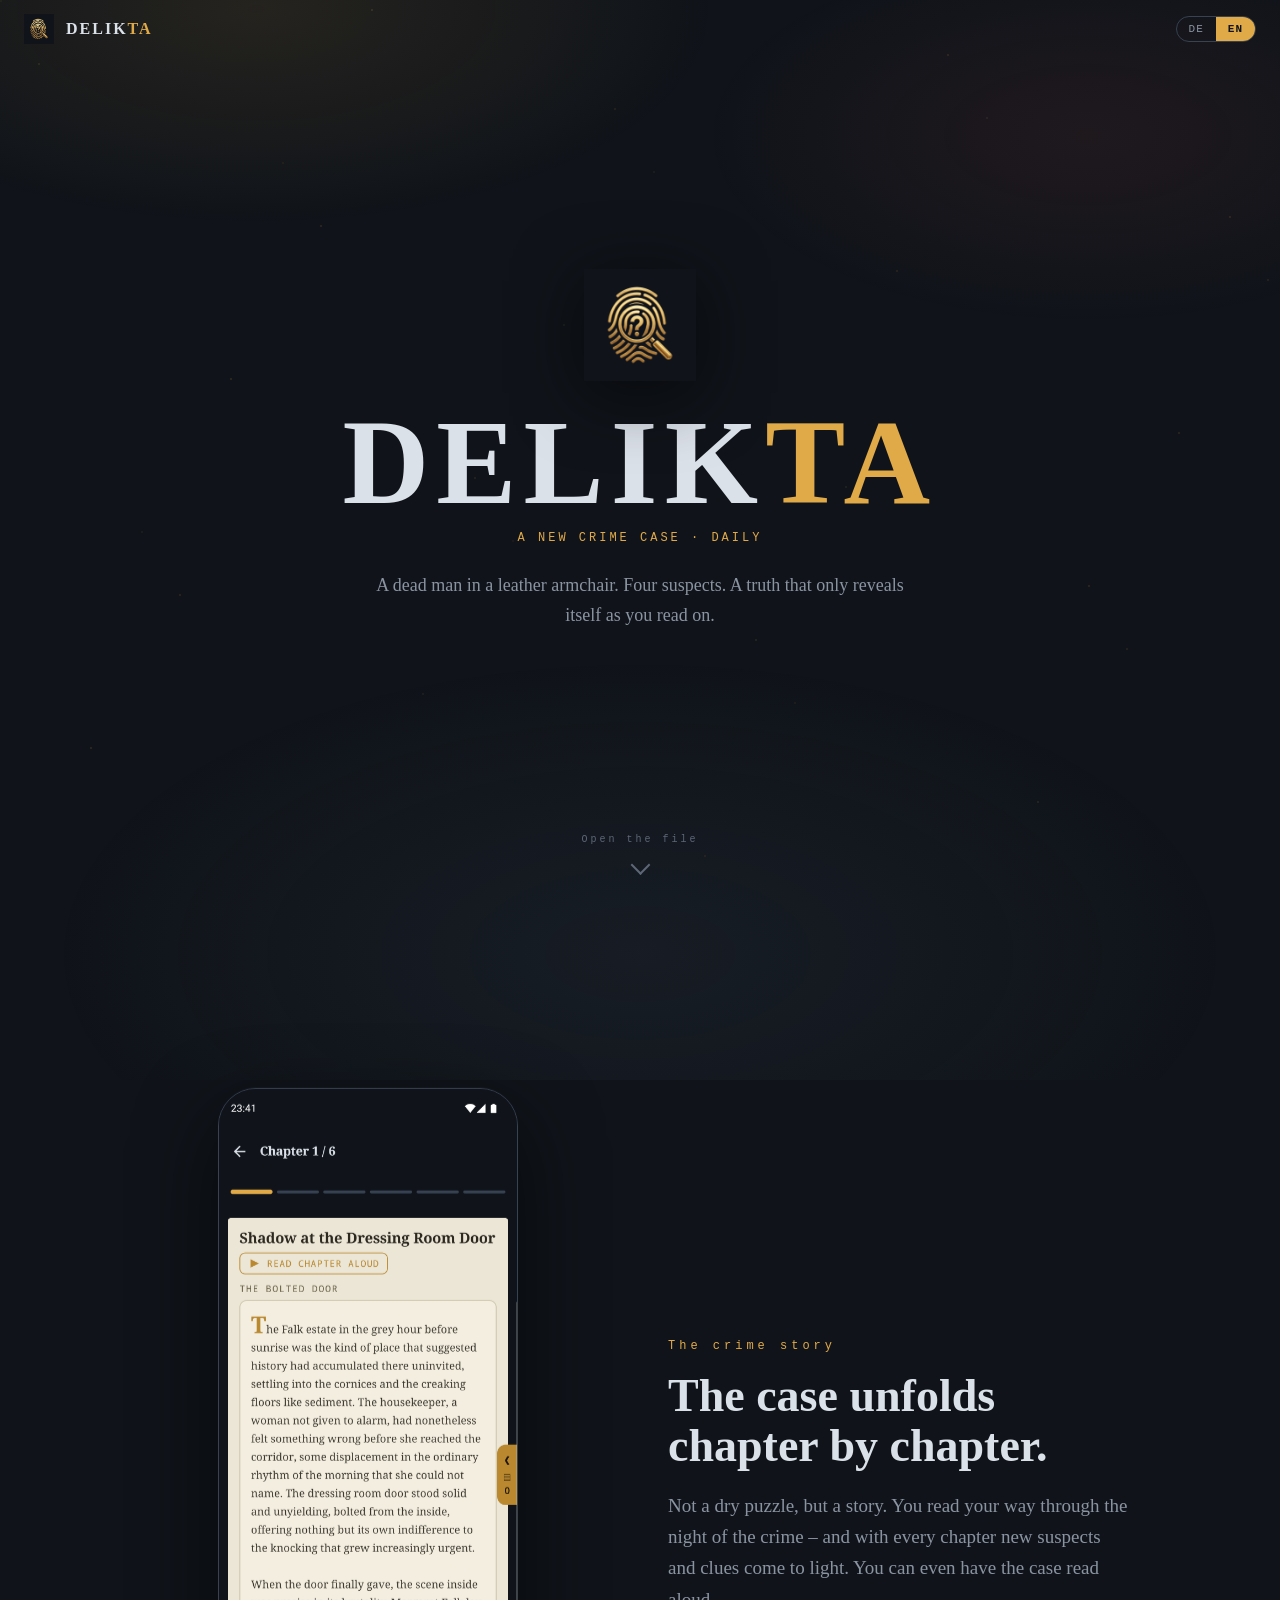
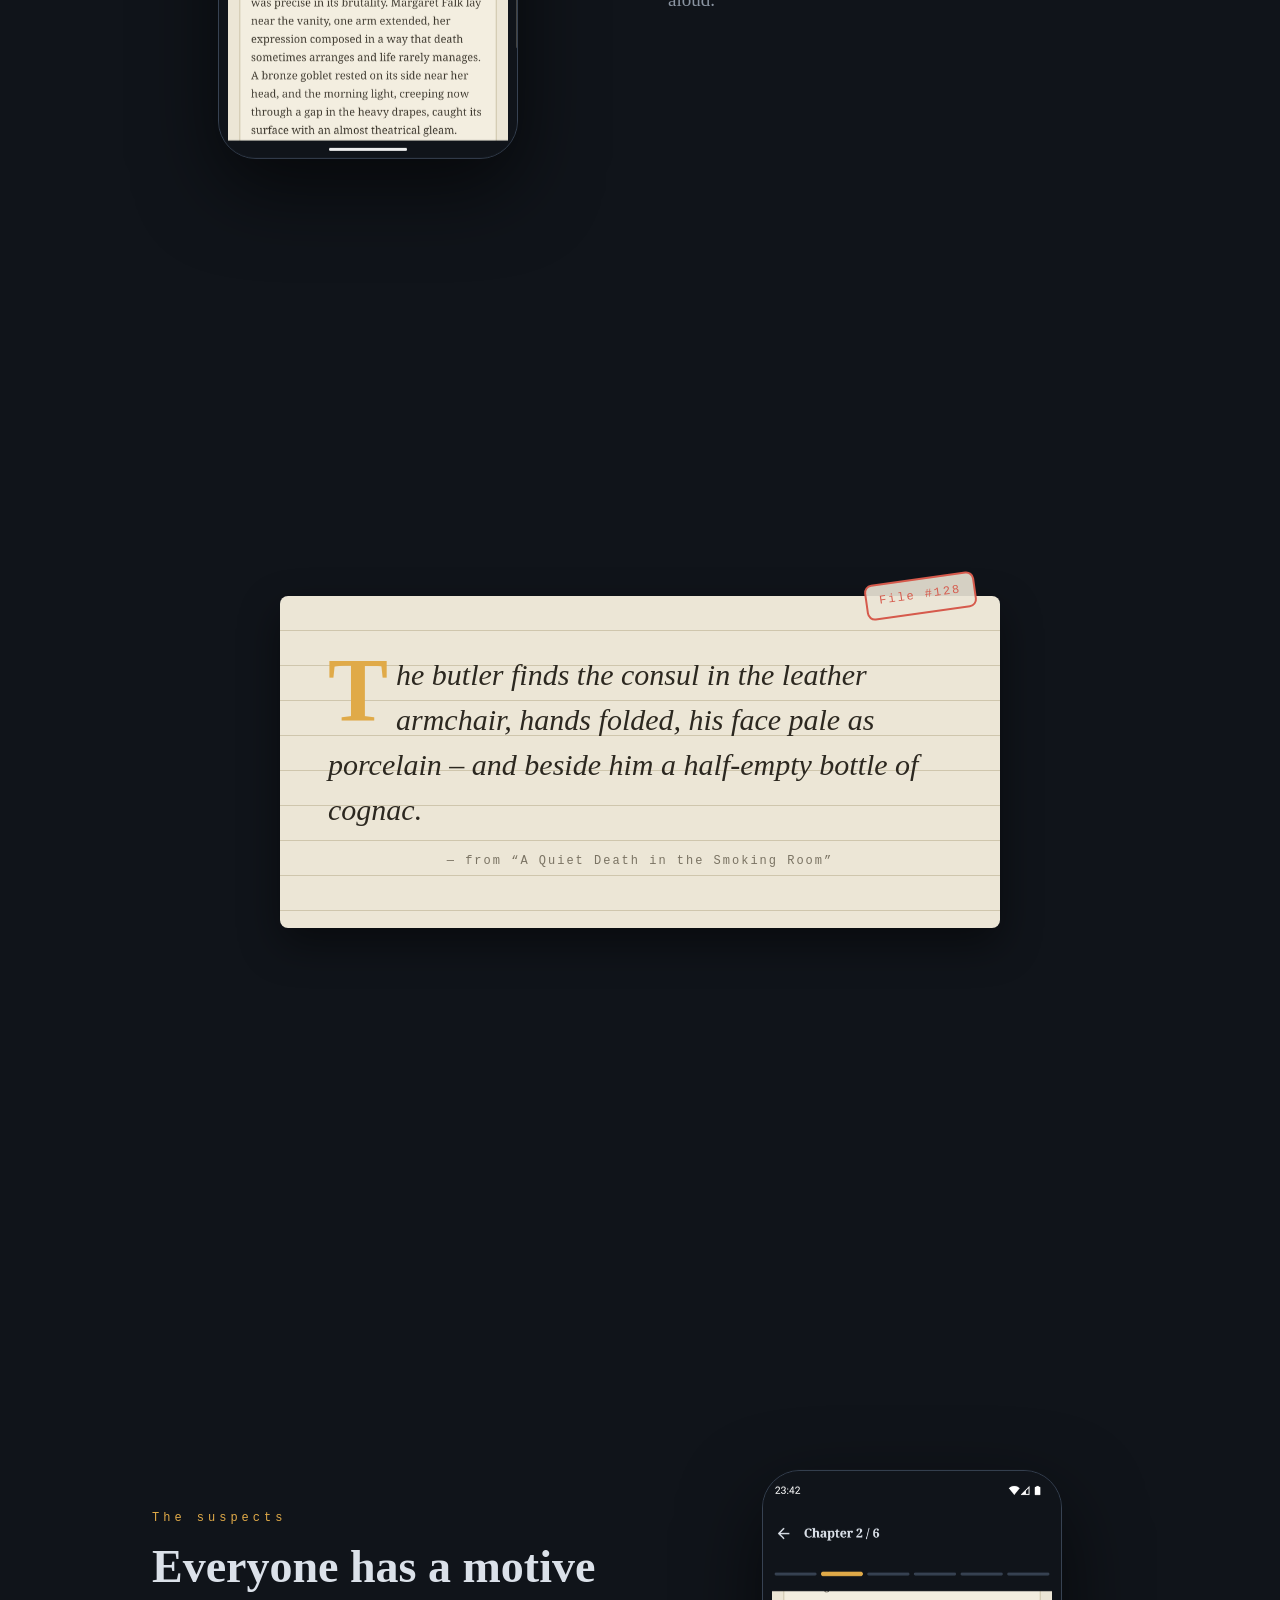
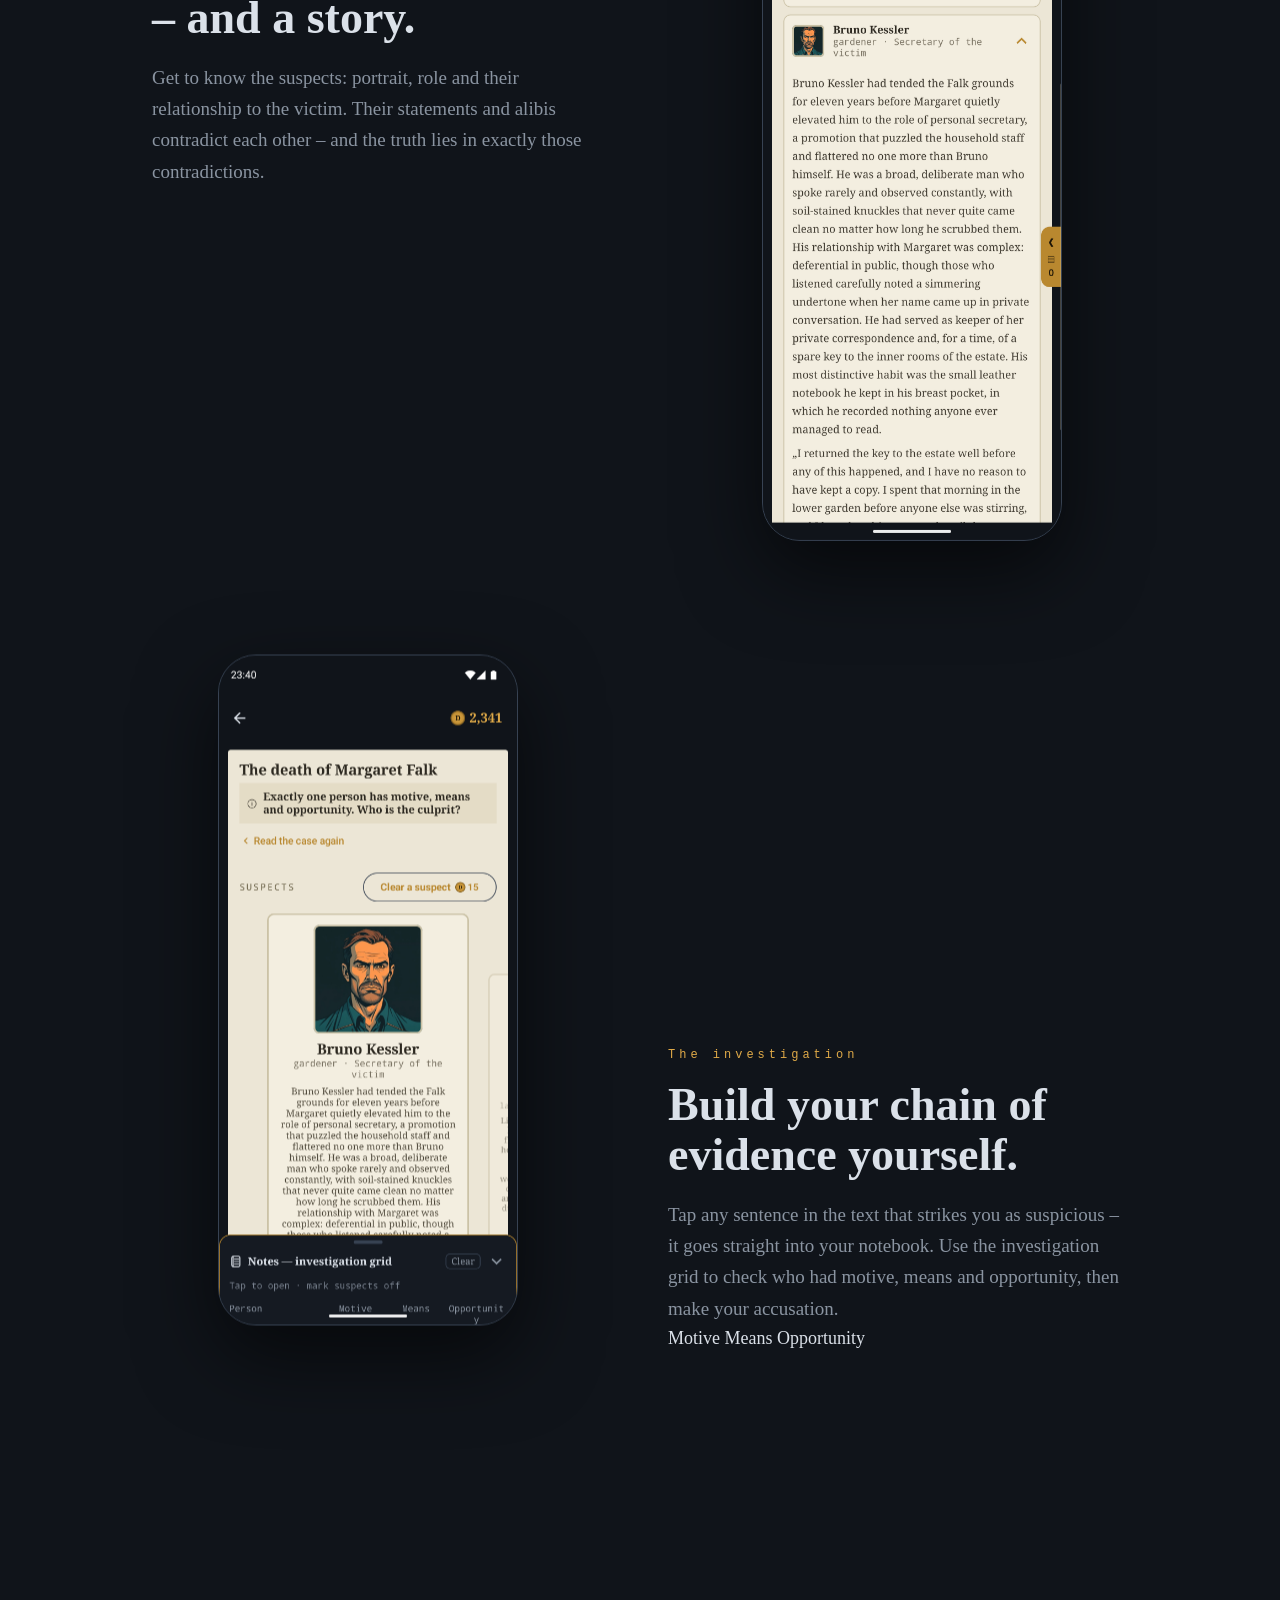
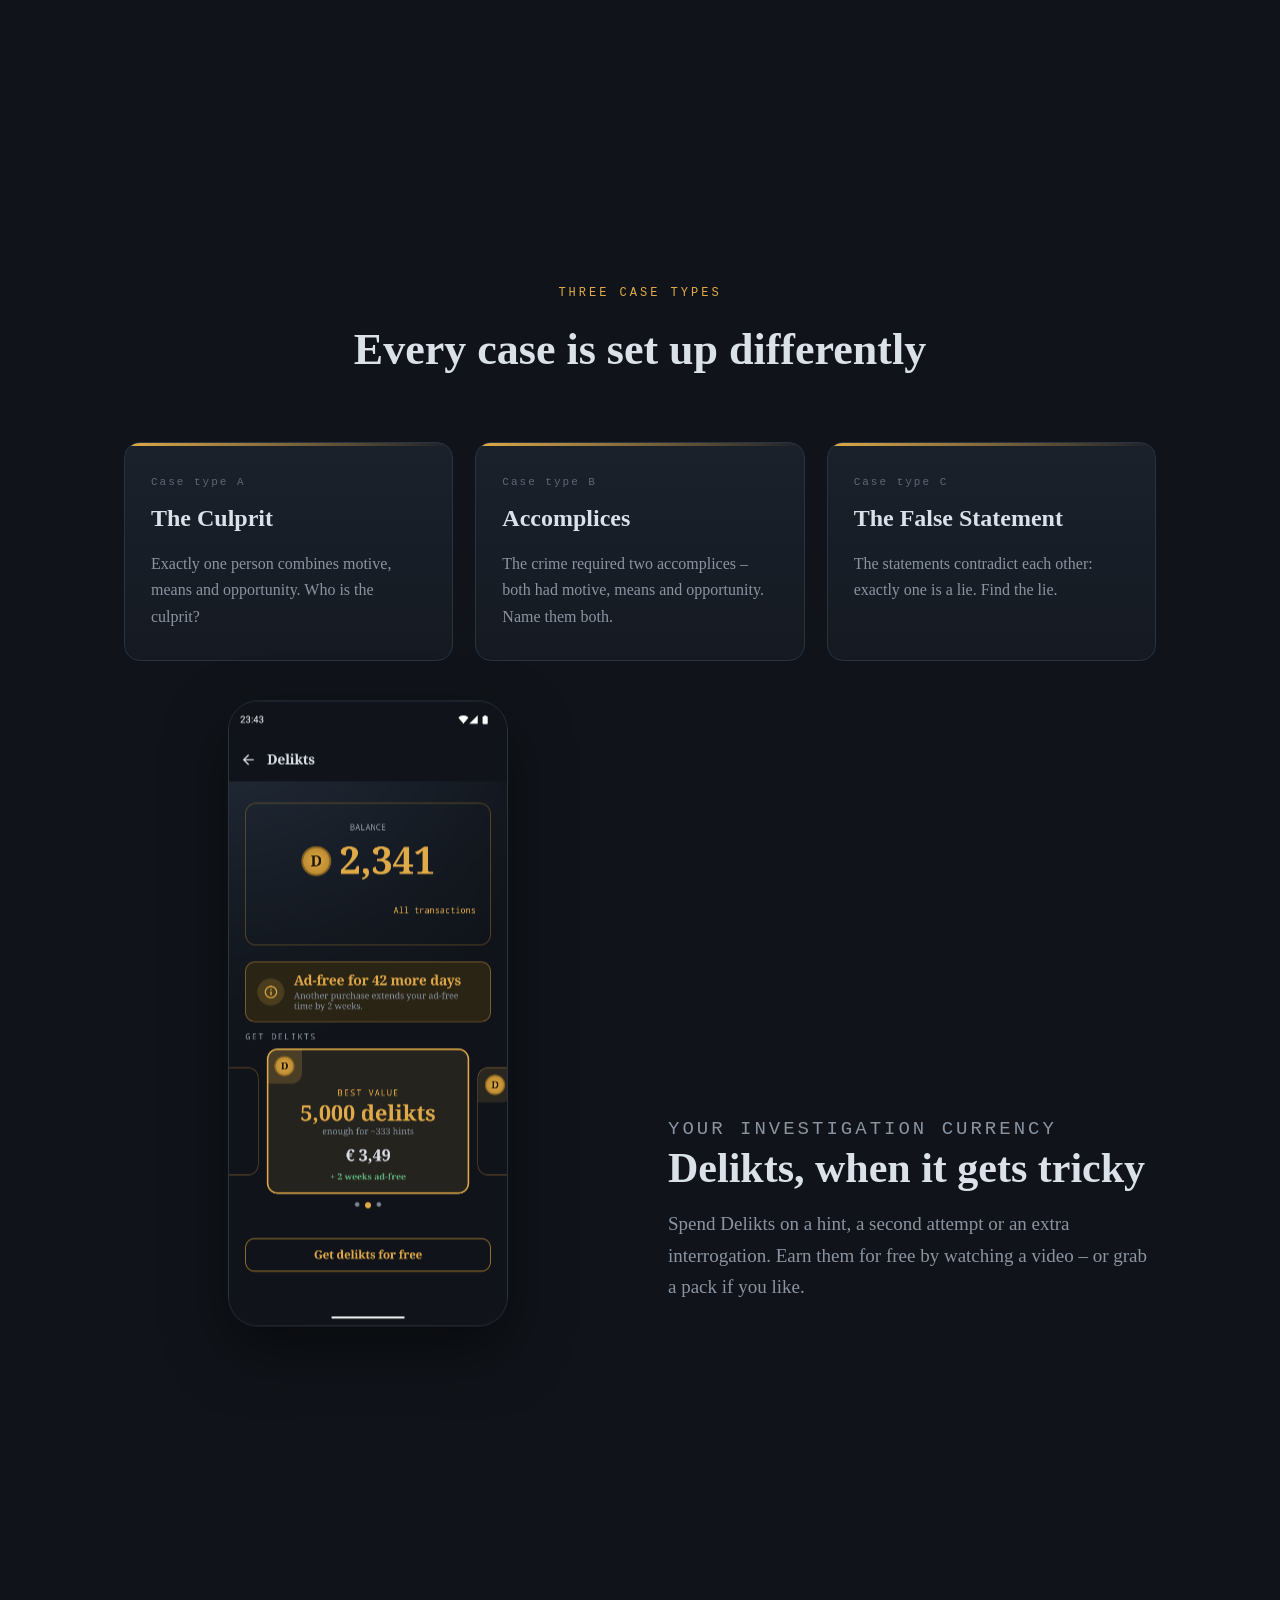
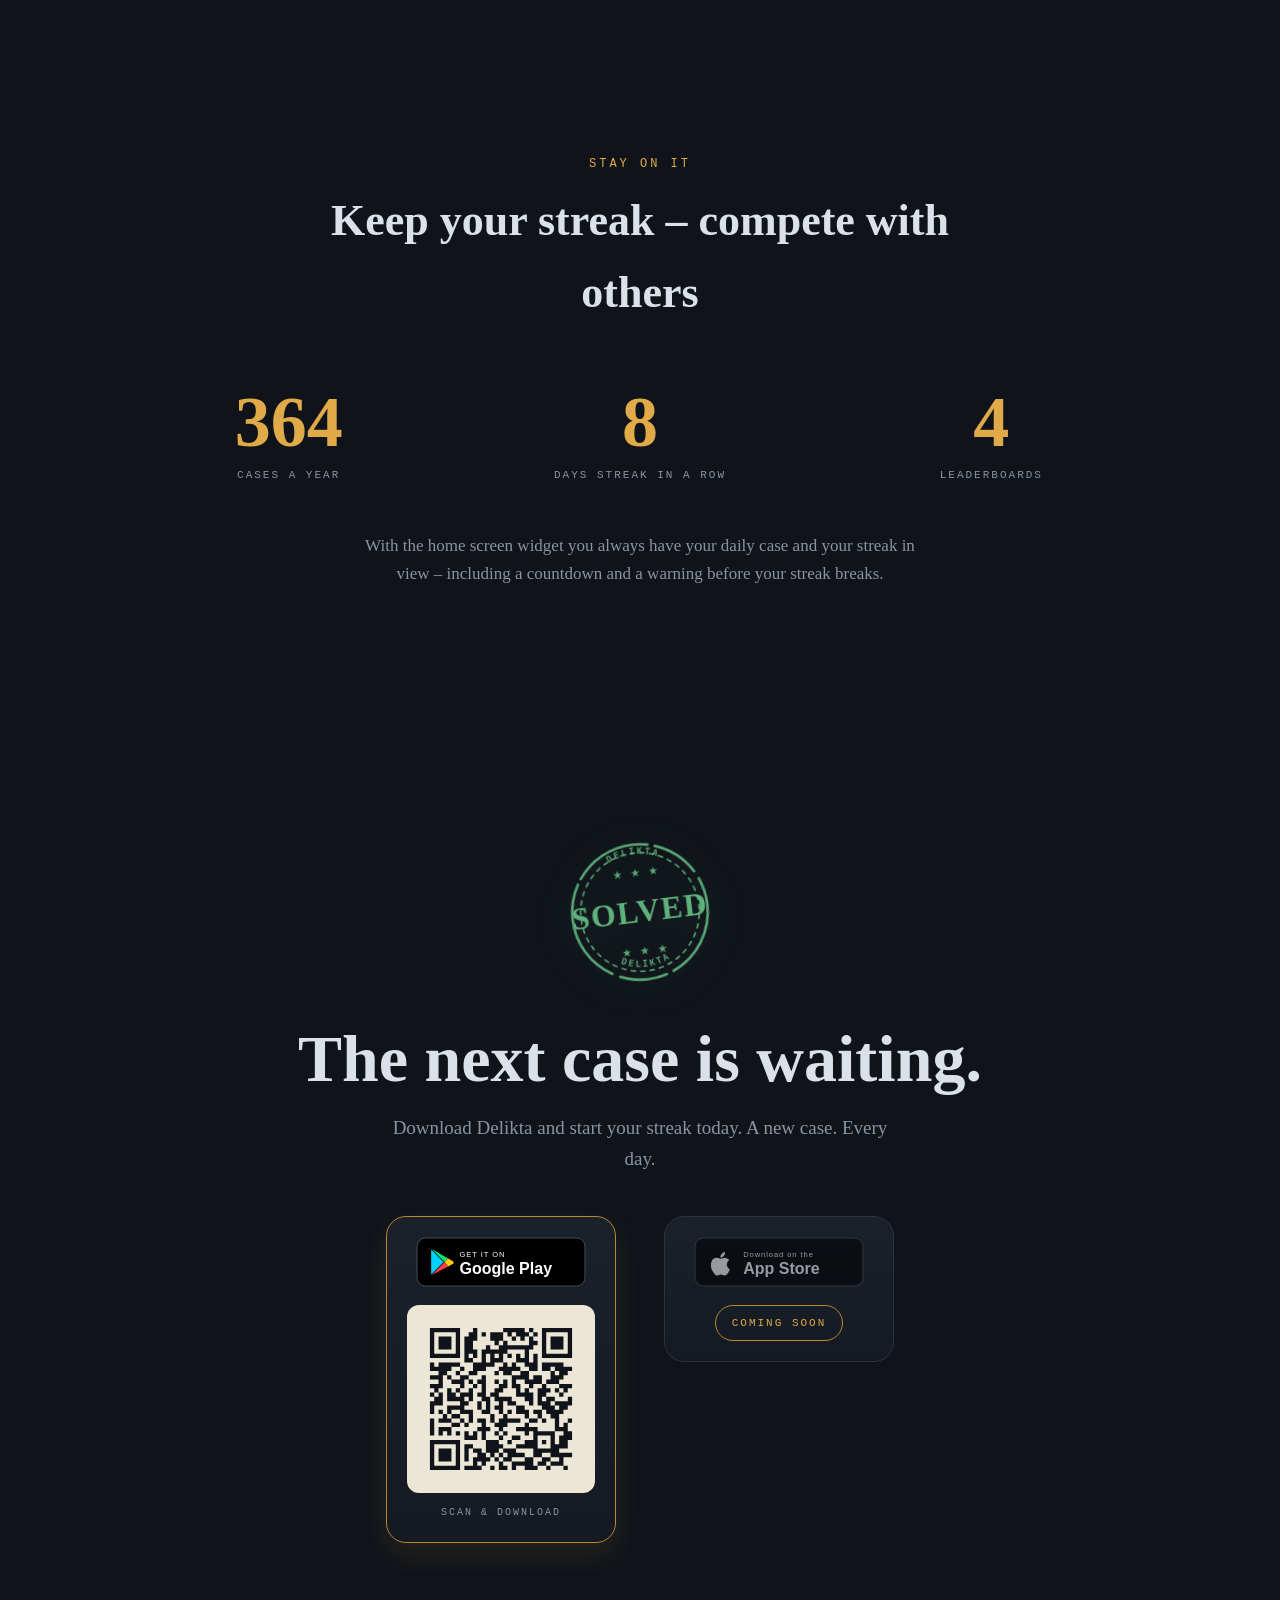
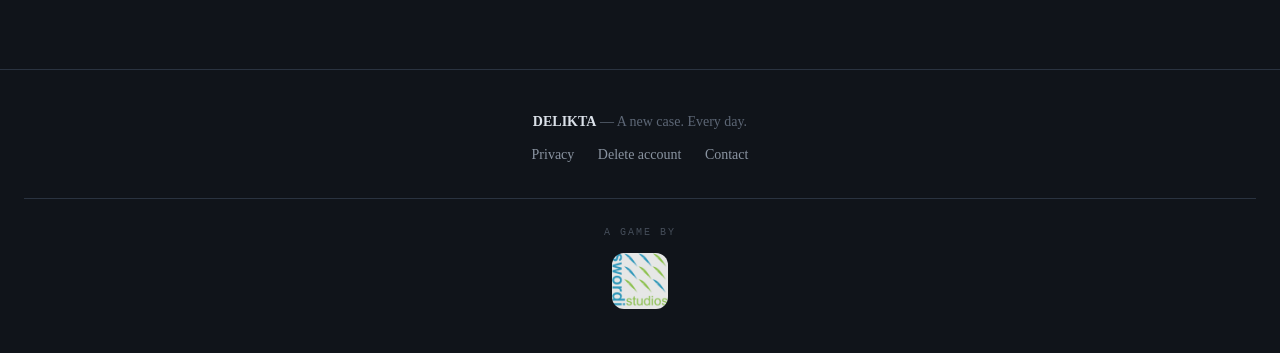
==== commit 30350925: "Finalize privacy policy and switch contact email privacy.html (DE + EN, restructured to 9 matching s" ====
--- a/index.html
+++ b/index.html
@@ -492,7 +492,7 @@
     <p style="margin-top:10px">
       <a href="privacy.html" data-i18n="footer.link.privacy">Datenschutz</a>
       <a href="delete-account.html" data-i18n="footer.link.delete">Account löschen</a>
-      <a href="mailto:swordiapps@gmail.com" data-i18n="footer.link.contact">Kontakt</a>
+      <a href="mailto:swordistudios@gmail.com" data-i18n="footer.link.contact">Kontakt</a>
     </p>
     <a class="studio" href="https://swordistudios.com/" target="_blank" rel="noopener">
       <span class="studio-label" data-i18n="footer.studio">Ein Spiel von</span>
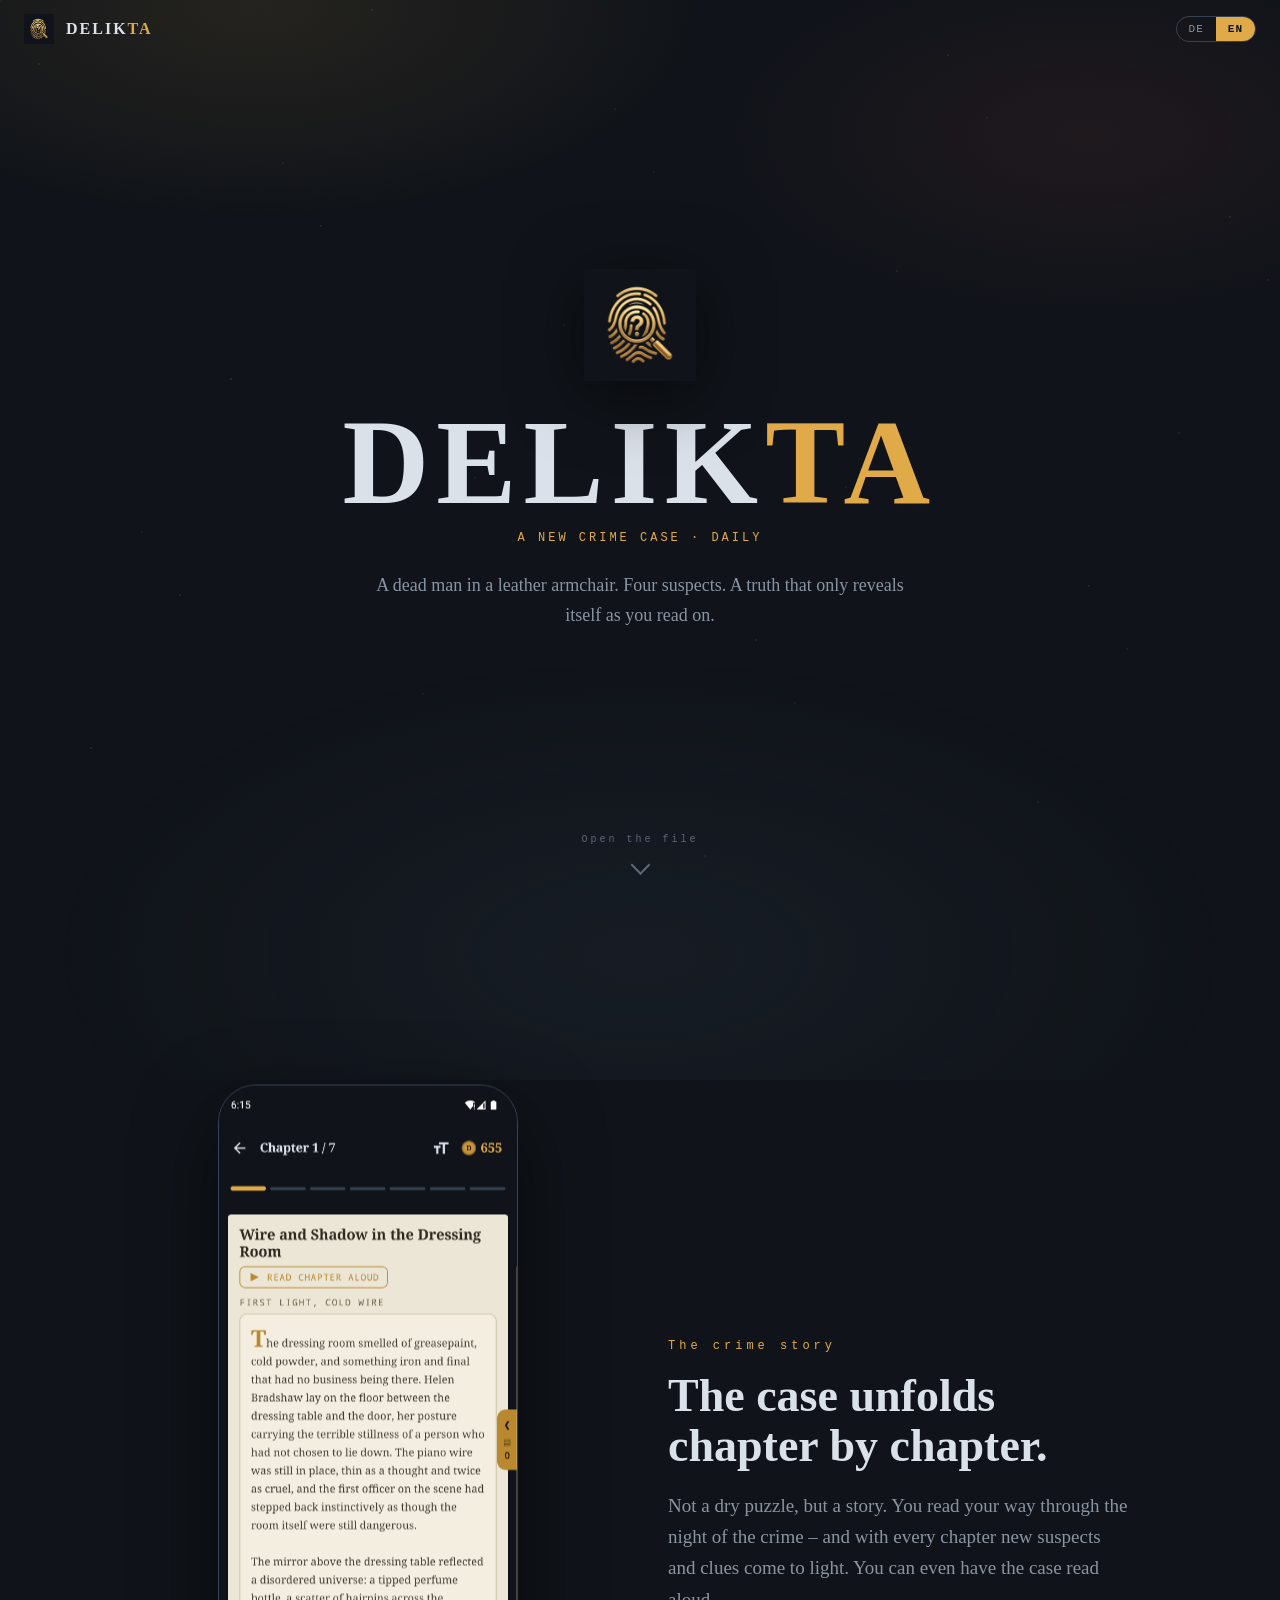
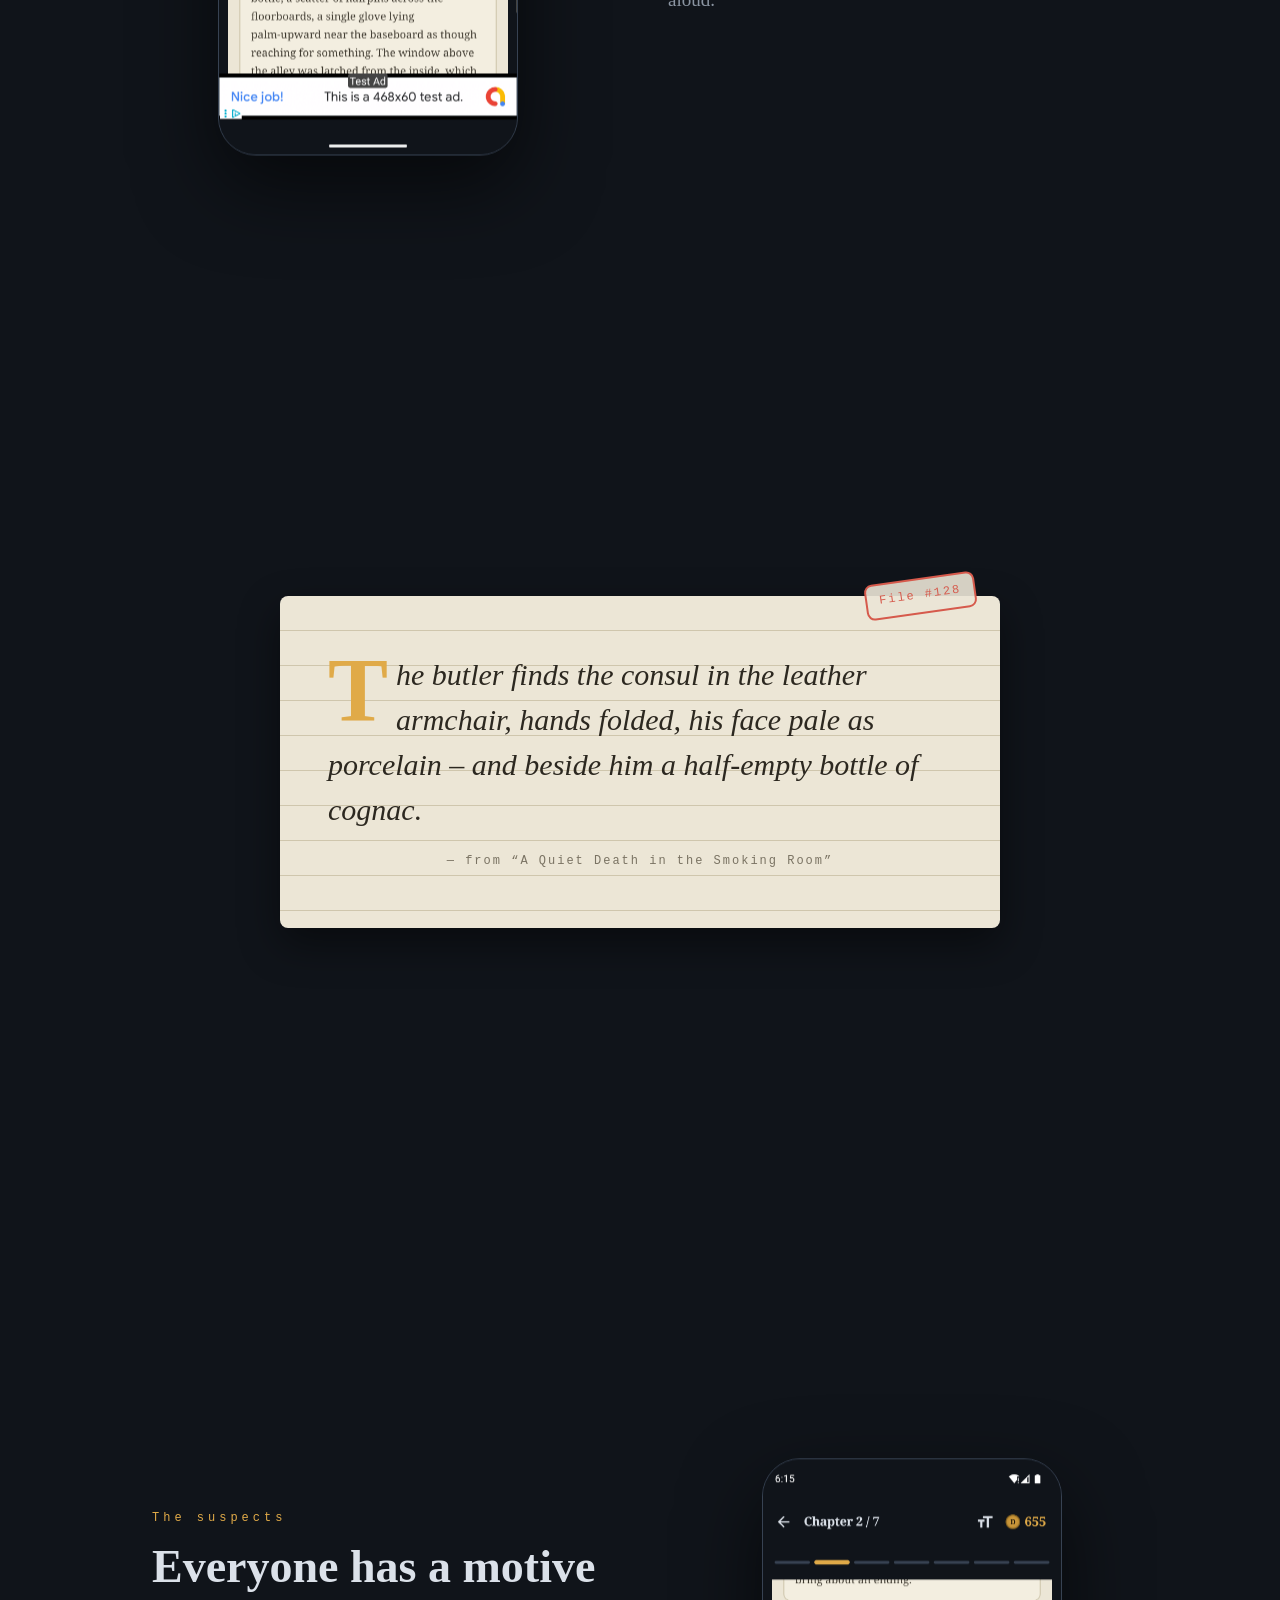
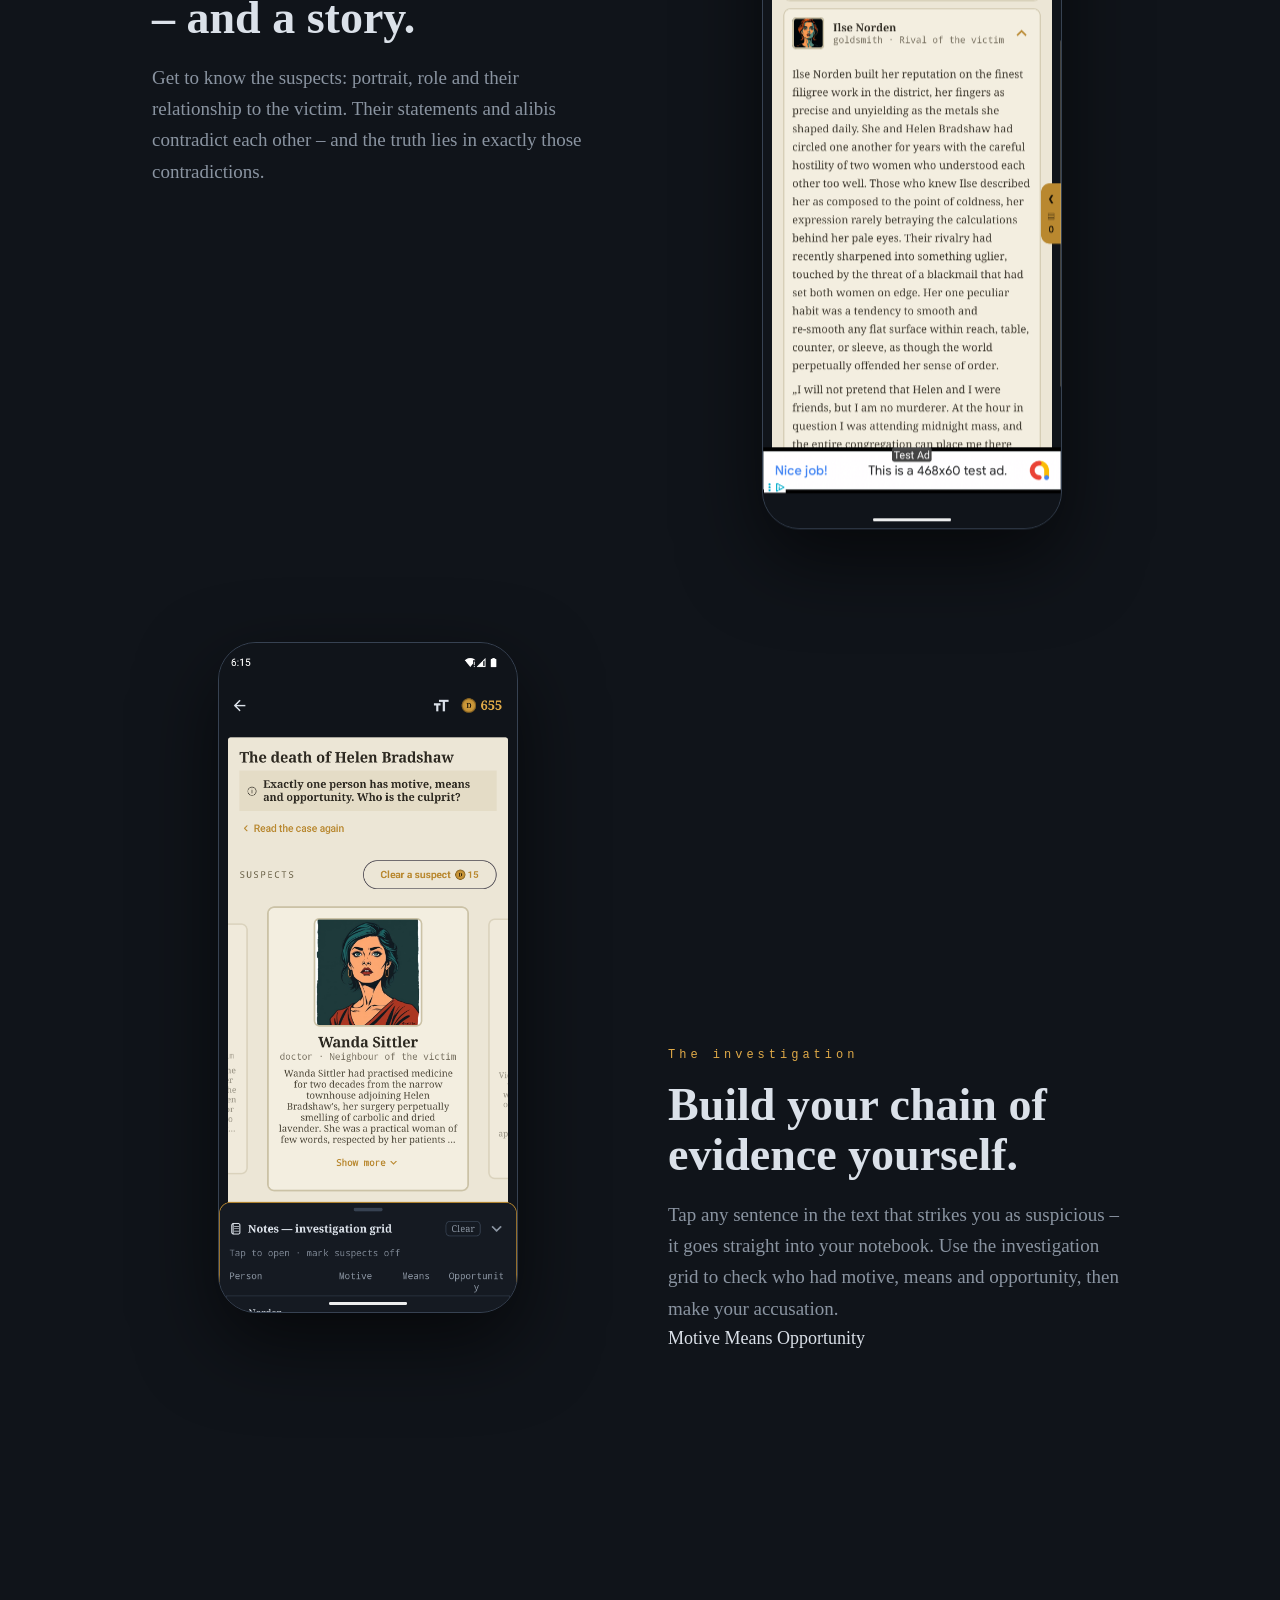
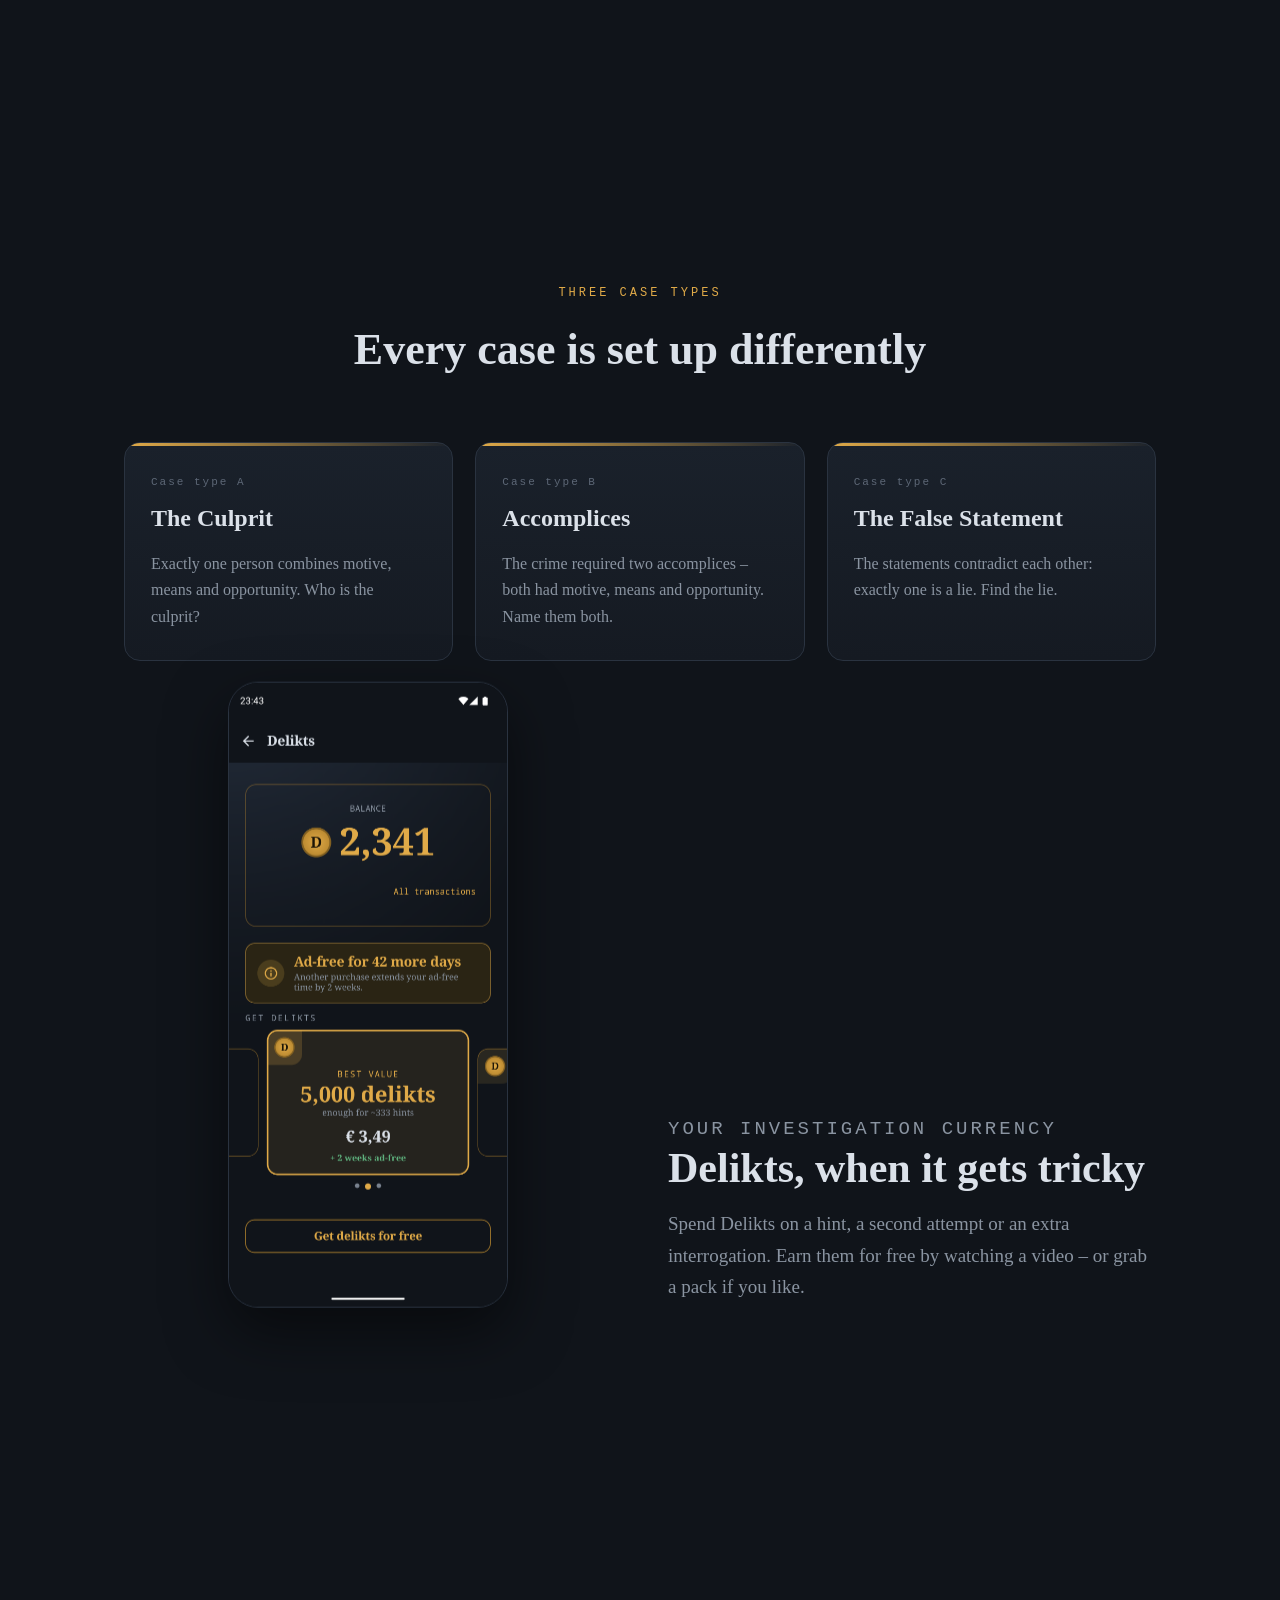
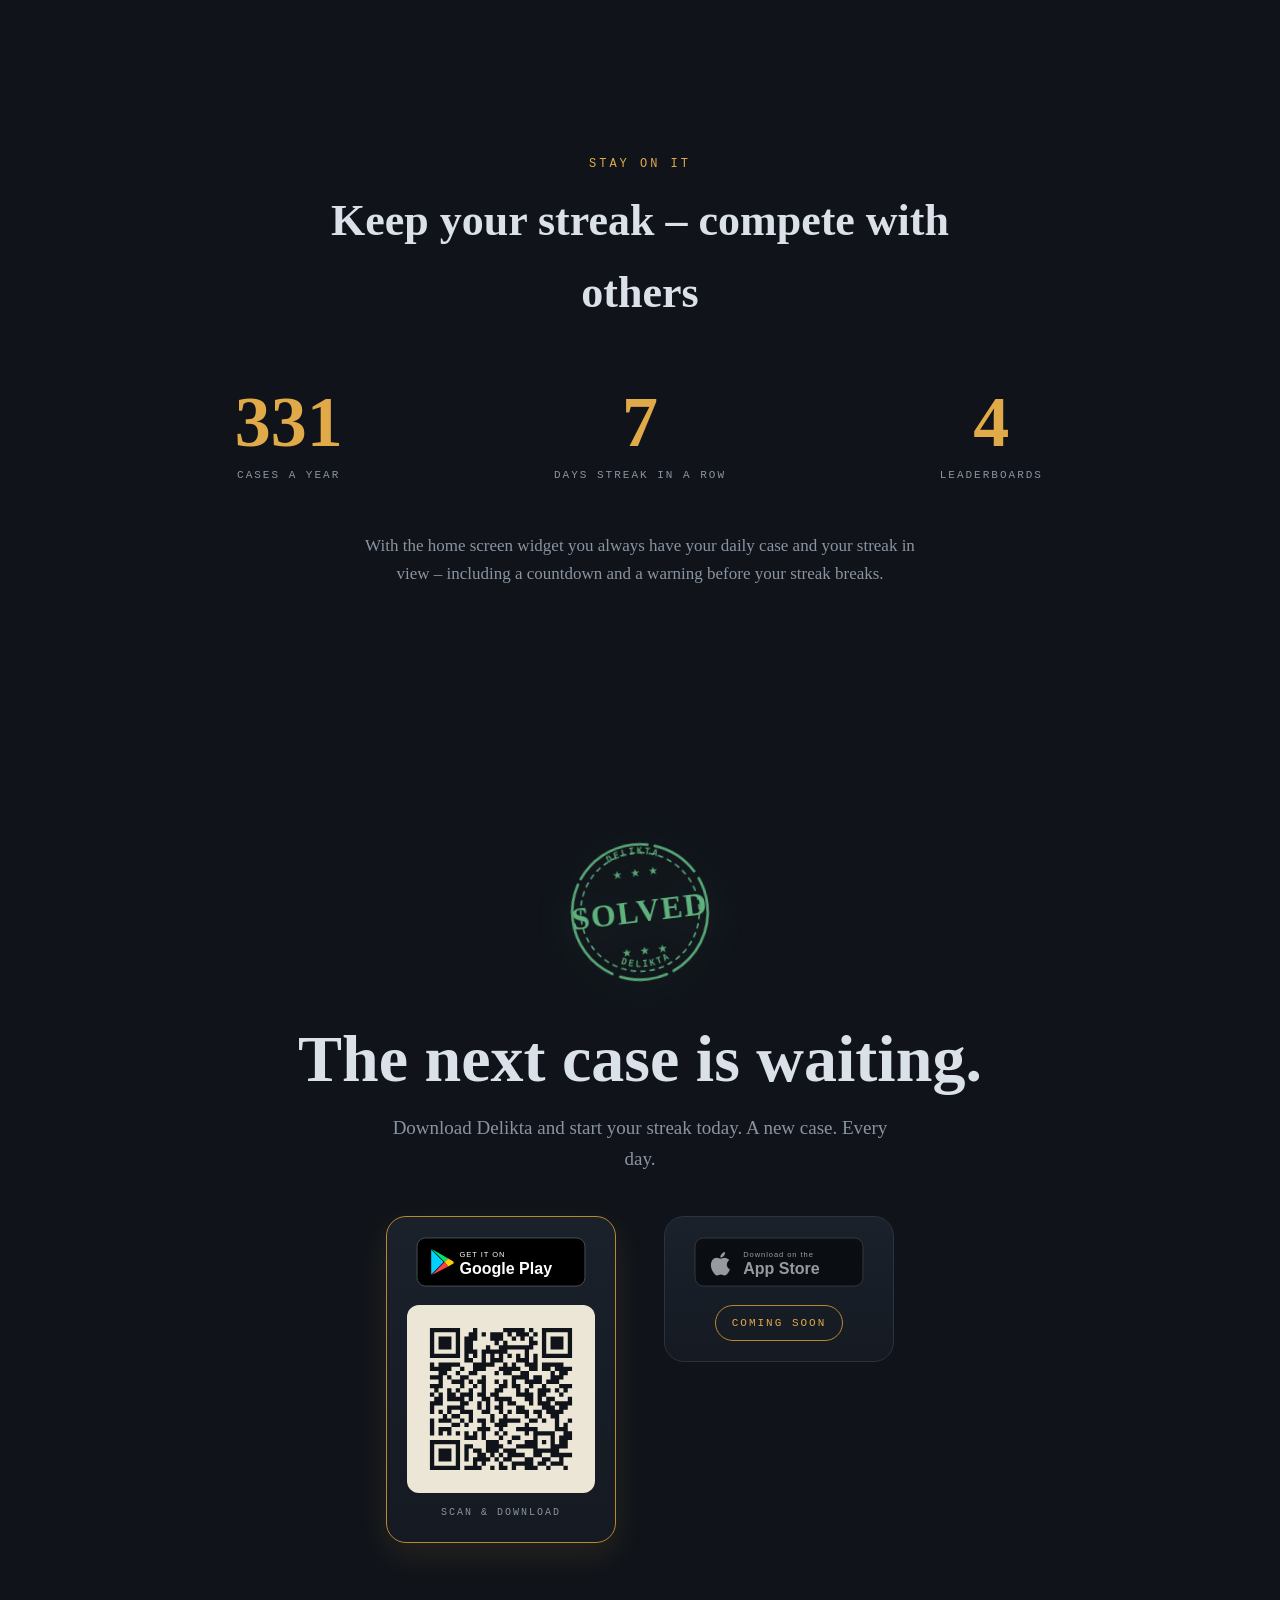
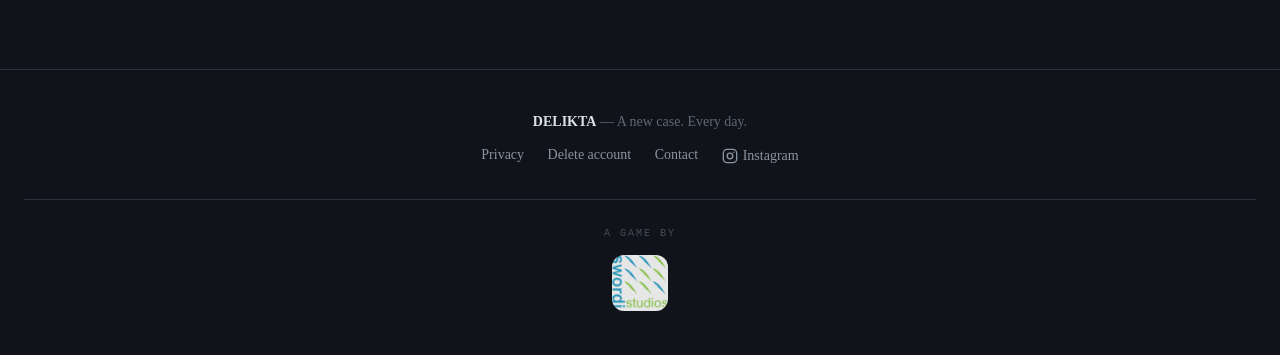
==== commit 4a85b129: "Instagram-Link im Footer ergaenzen Dezenter Instagram-Link (@playdelikta) mit Icon in der Footer-Lin" ====
--- a/index.html
+++ b/index.html
@@ -226,6 +226,8 @@
     footer{border-top:1px solid var(--line);padding:40px 24px;text-align:center;color:var(--faint);font-size:14px}
     footer a{color:var(--muted);text-decoration:none;margin:0 10px}
     footer a:hover{color:var(--text)}
+    footer a.ig{display:inline-flex;align-items:center;gap:5px;vertical-align:middle}
+    footer a.ig svg{display:block}
     /* dezenter Studio-Credit */
     footer .studio{display:flex;flex-direction:column;align-items:center;gap:12px;margin:32px 0 4px;padding-top:26px;border-top:1px solid var(--line);font-family:var(--mono);font-size:10px;letter-spacing:2px;text-transform:uppercase;color:var(--faint);text-decoration:none;transition:opacity .18s}
     footer .studio:hover{opacity:1;text-decoration:none}
@@ -493,6 +495,14 @@
       <a href="privacy.html" data-i18n="footer.link.privacy">Datenschutz</a>
       <a href="delete-account.html" data-i18n="footer.link.delete">Account löschen</a>
       <a href="mailto:swordistudios@gmail.com" data-i18n="footer.link.contact">Kontakt</a>
+      <a class="ig" href="https://www.instagram.com/playdelikta" target="_blank" rel="noopener" aria-label="Delikta auf Instagram">
+        <svg viewBox="0 0 24 24" width="16" height="16" fill="none" stroke="currentColor" stroke-width="2" aria-hidden="true">
+          <rect x="2" y="2" width="20" height="20" rx="5.5"/>
+          <circle cx="12" cy="12" r="4.2"/>
+          <circle cx="17.6" cy="6.4" r="1.1" fill="currentColor" stroke="none"/>
+        </svg>
+        Instagram
+      </a>
     </p>
     <a class="studio" href="https://swordistudios.com/" target="_blank" rel="noopener">
       <span class="studio-label" data-i18n="footer.studio">Ein Spiel von</span>
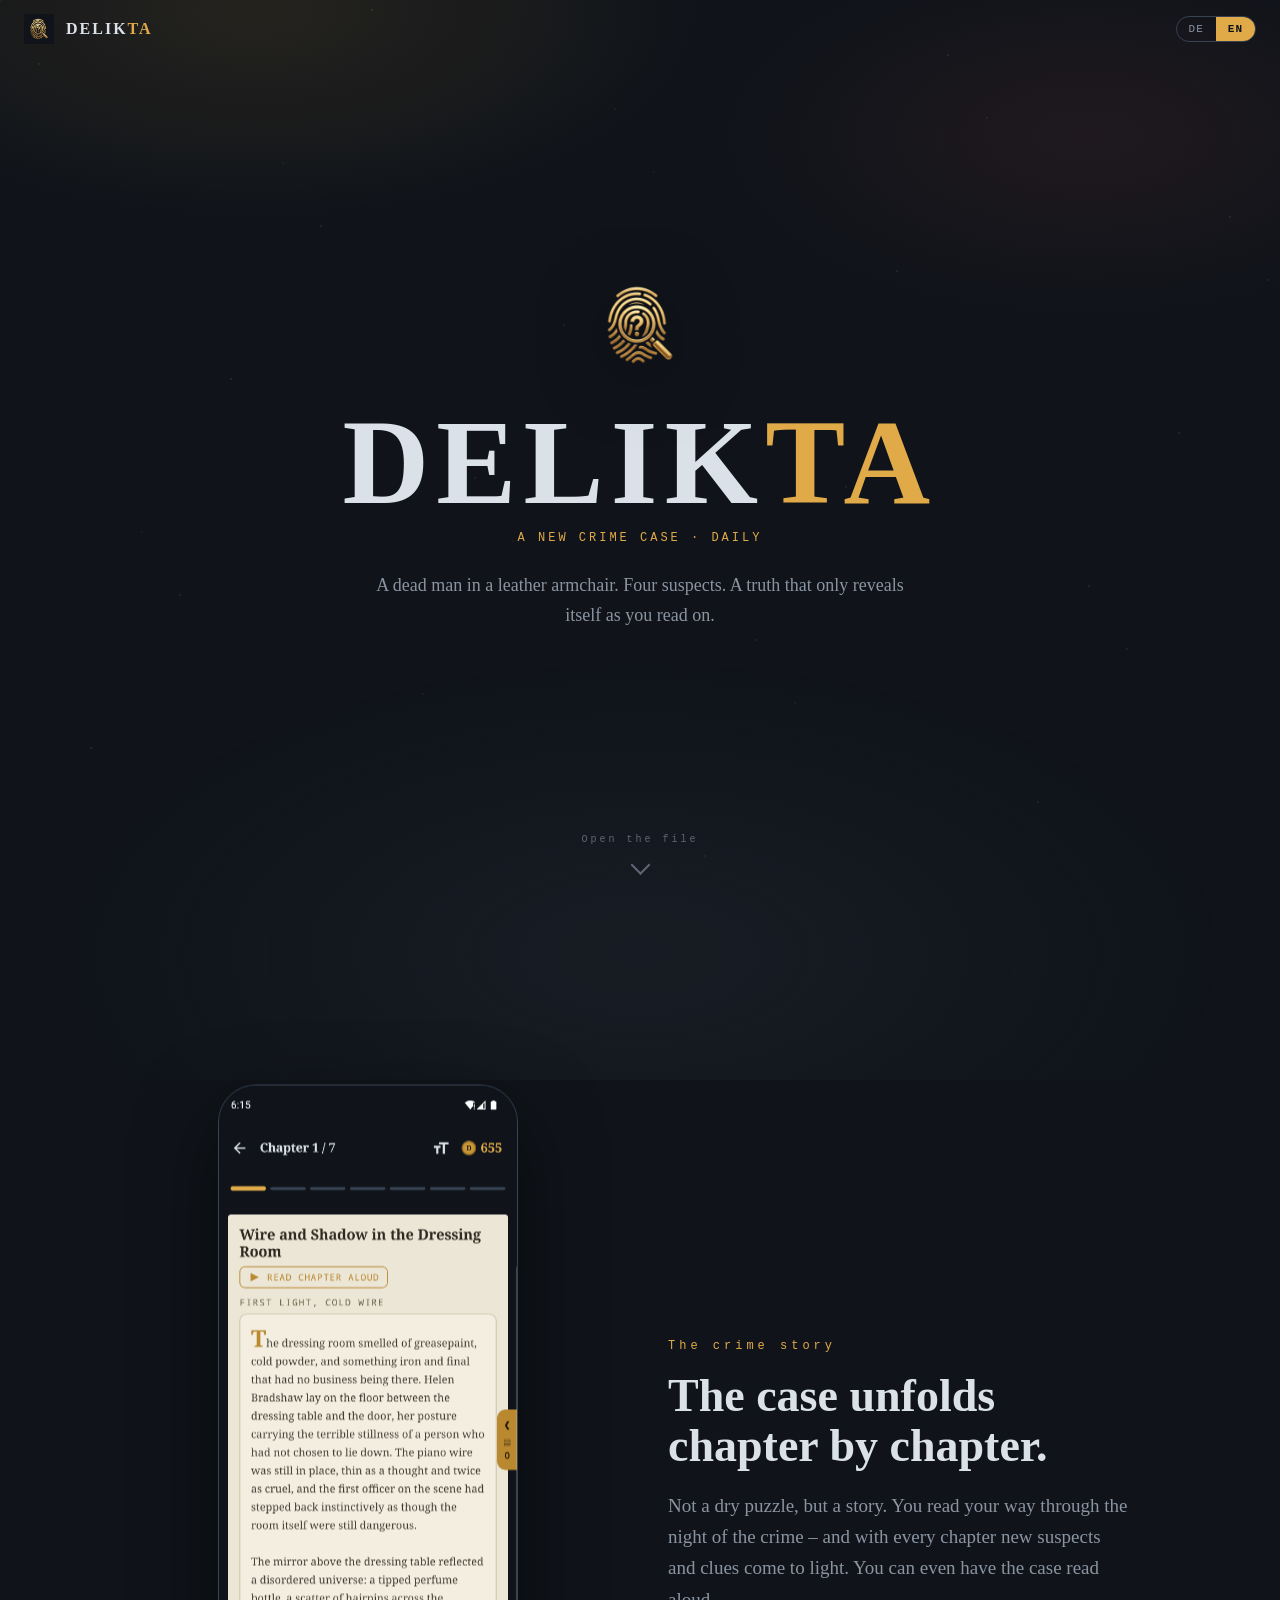
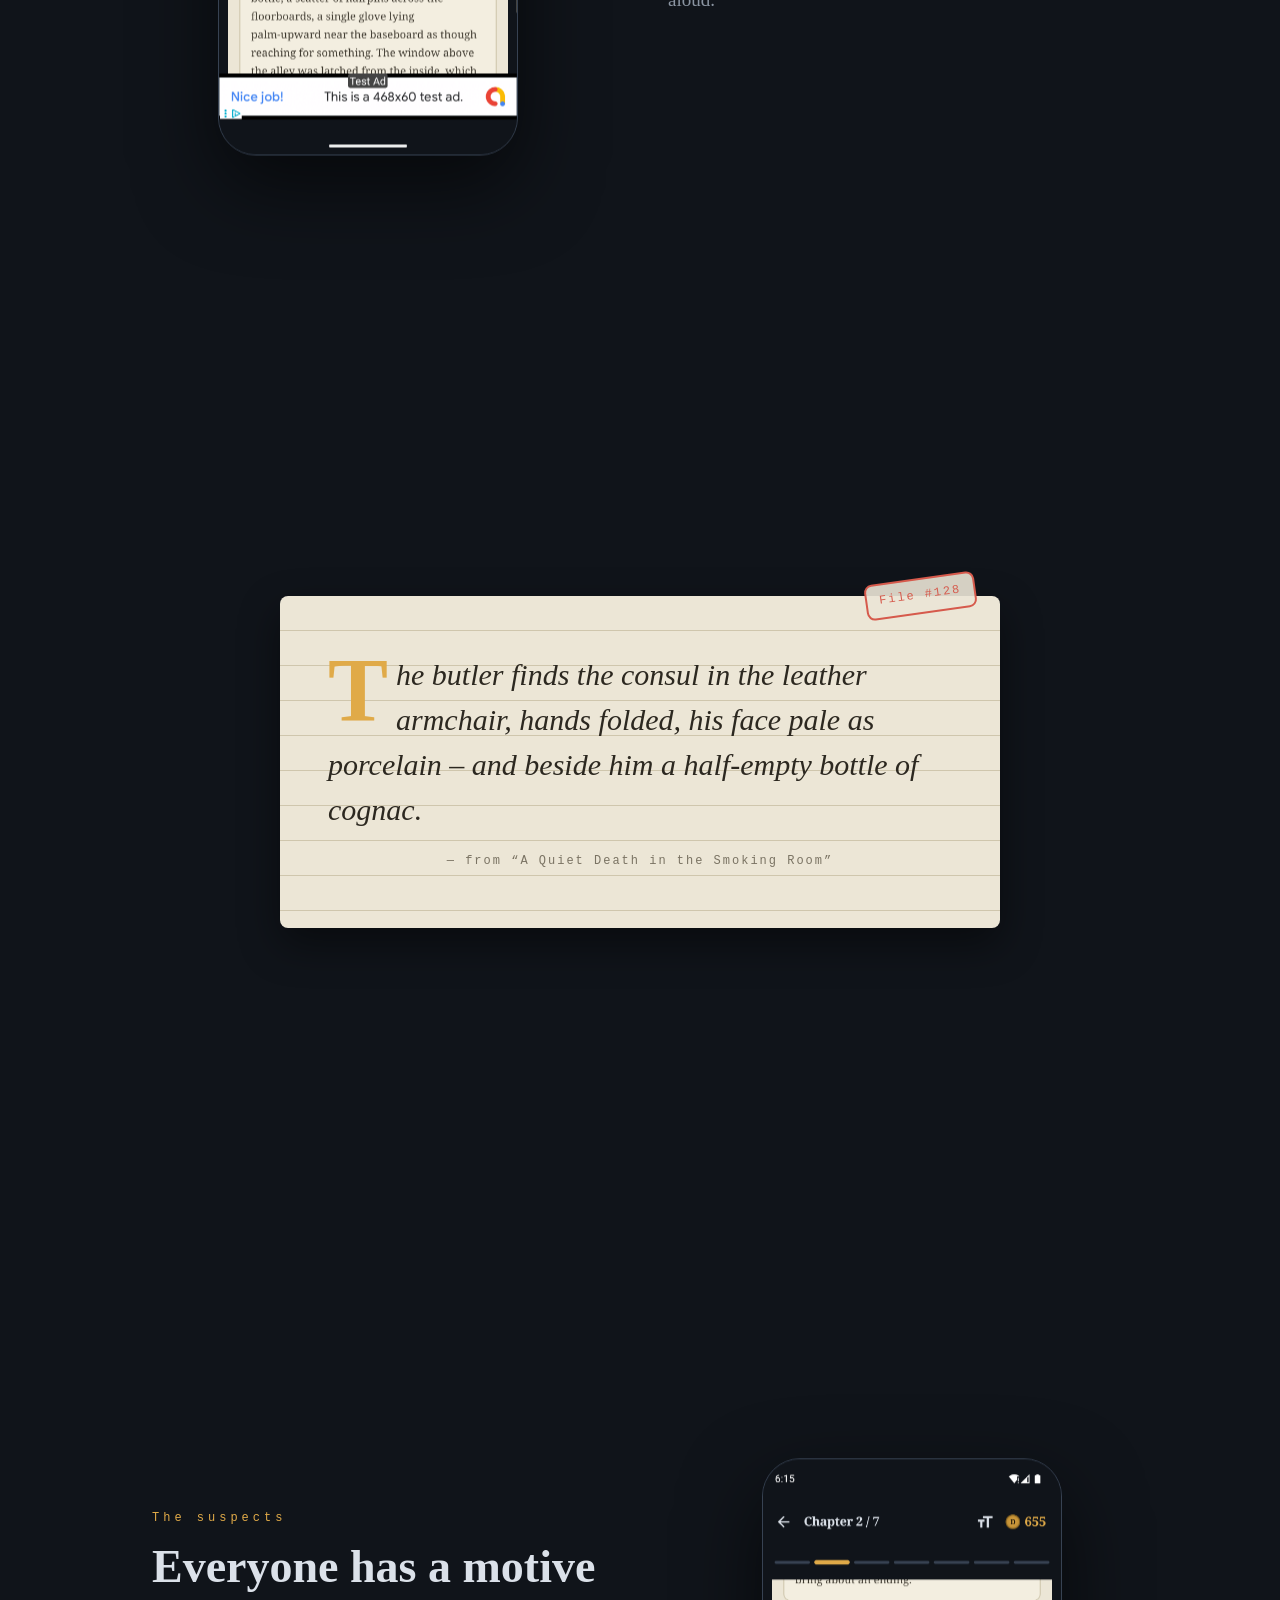
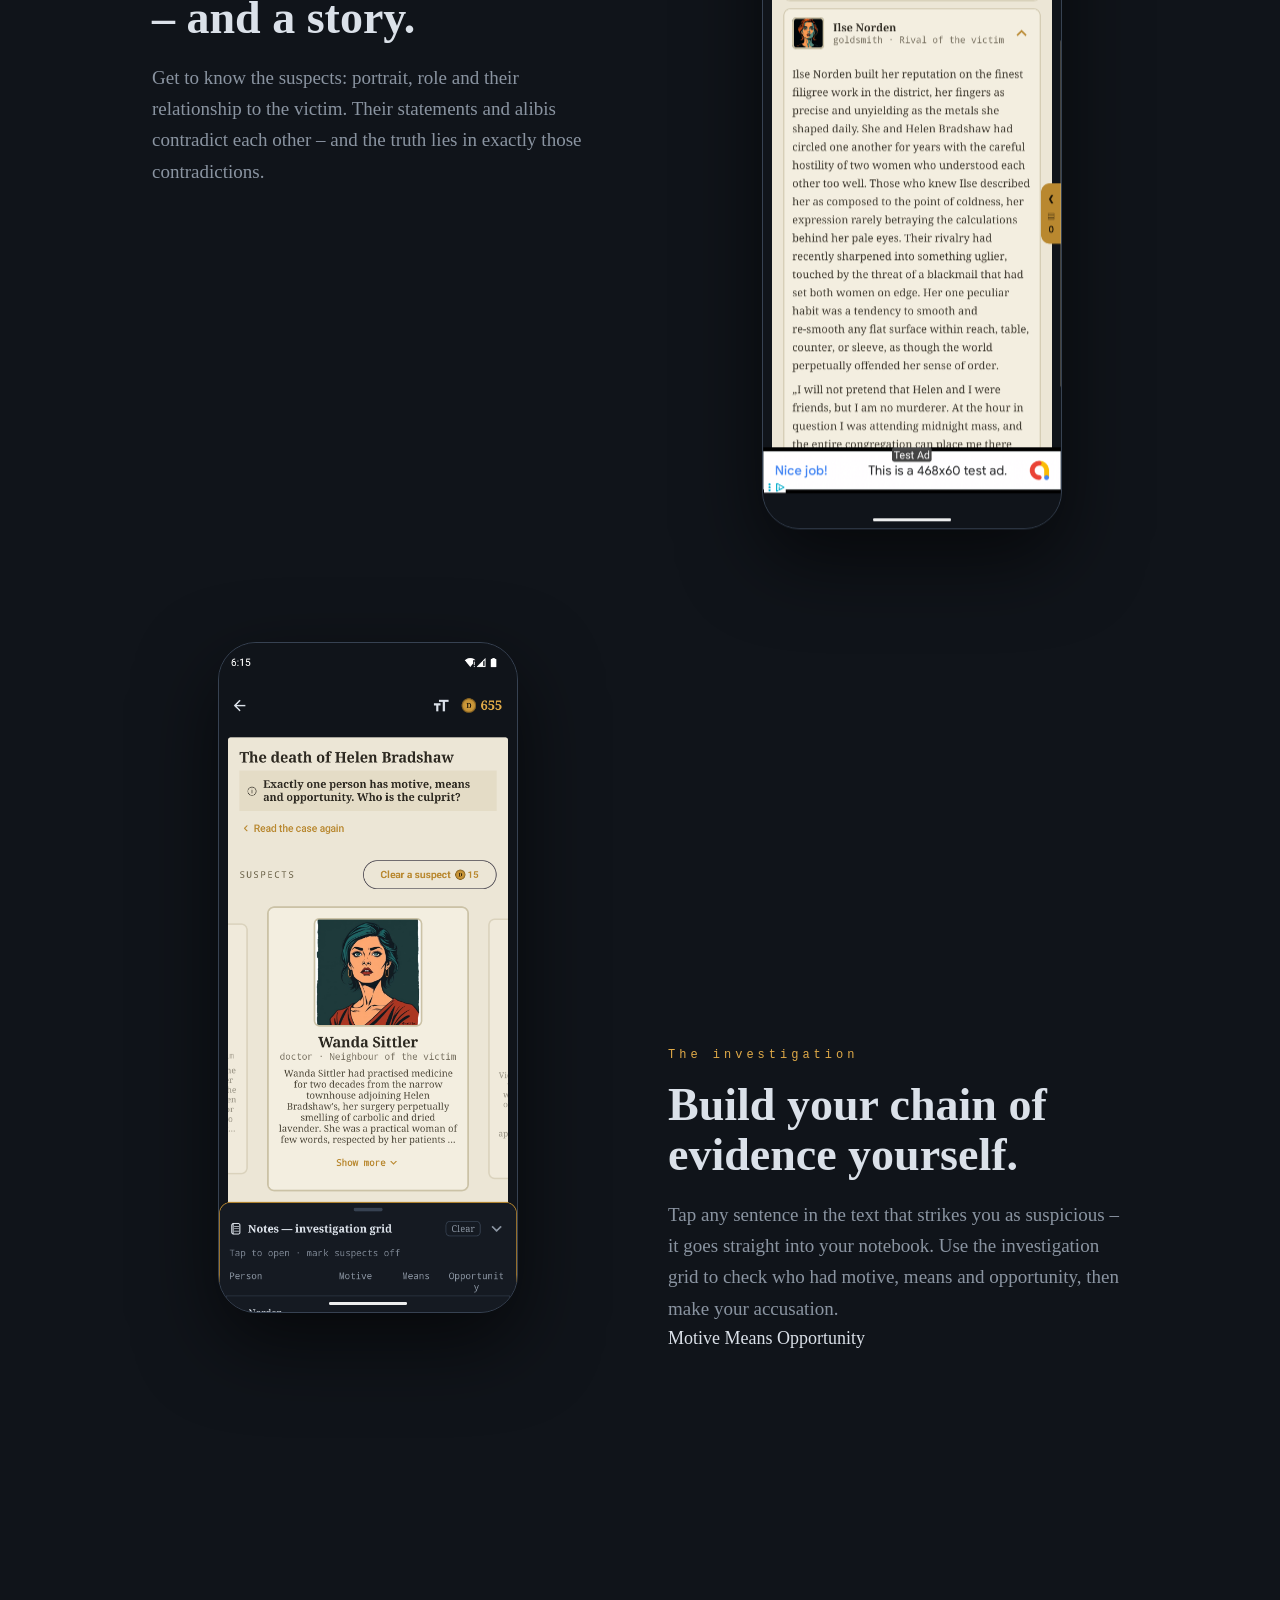
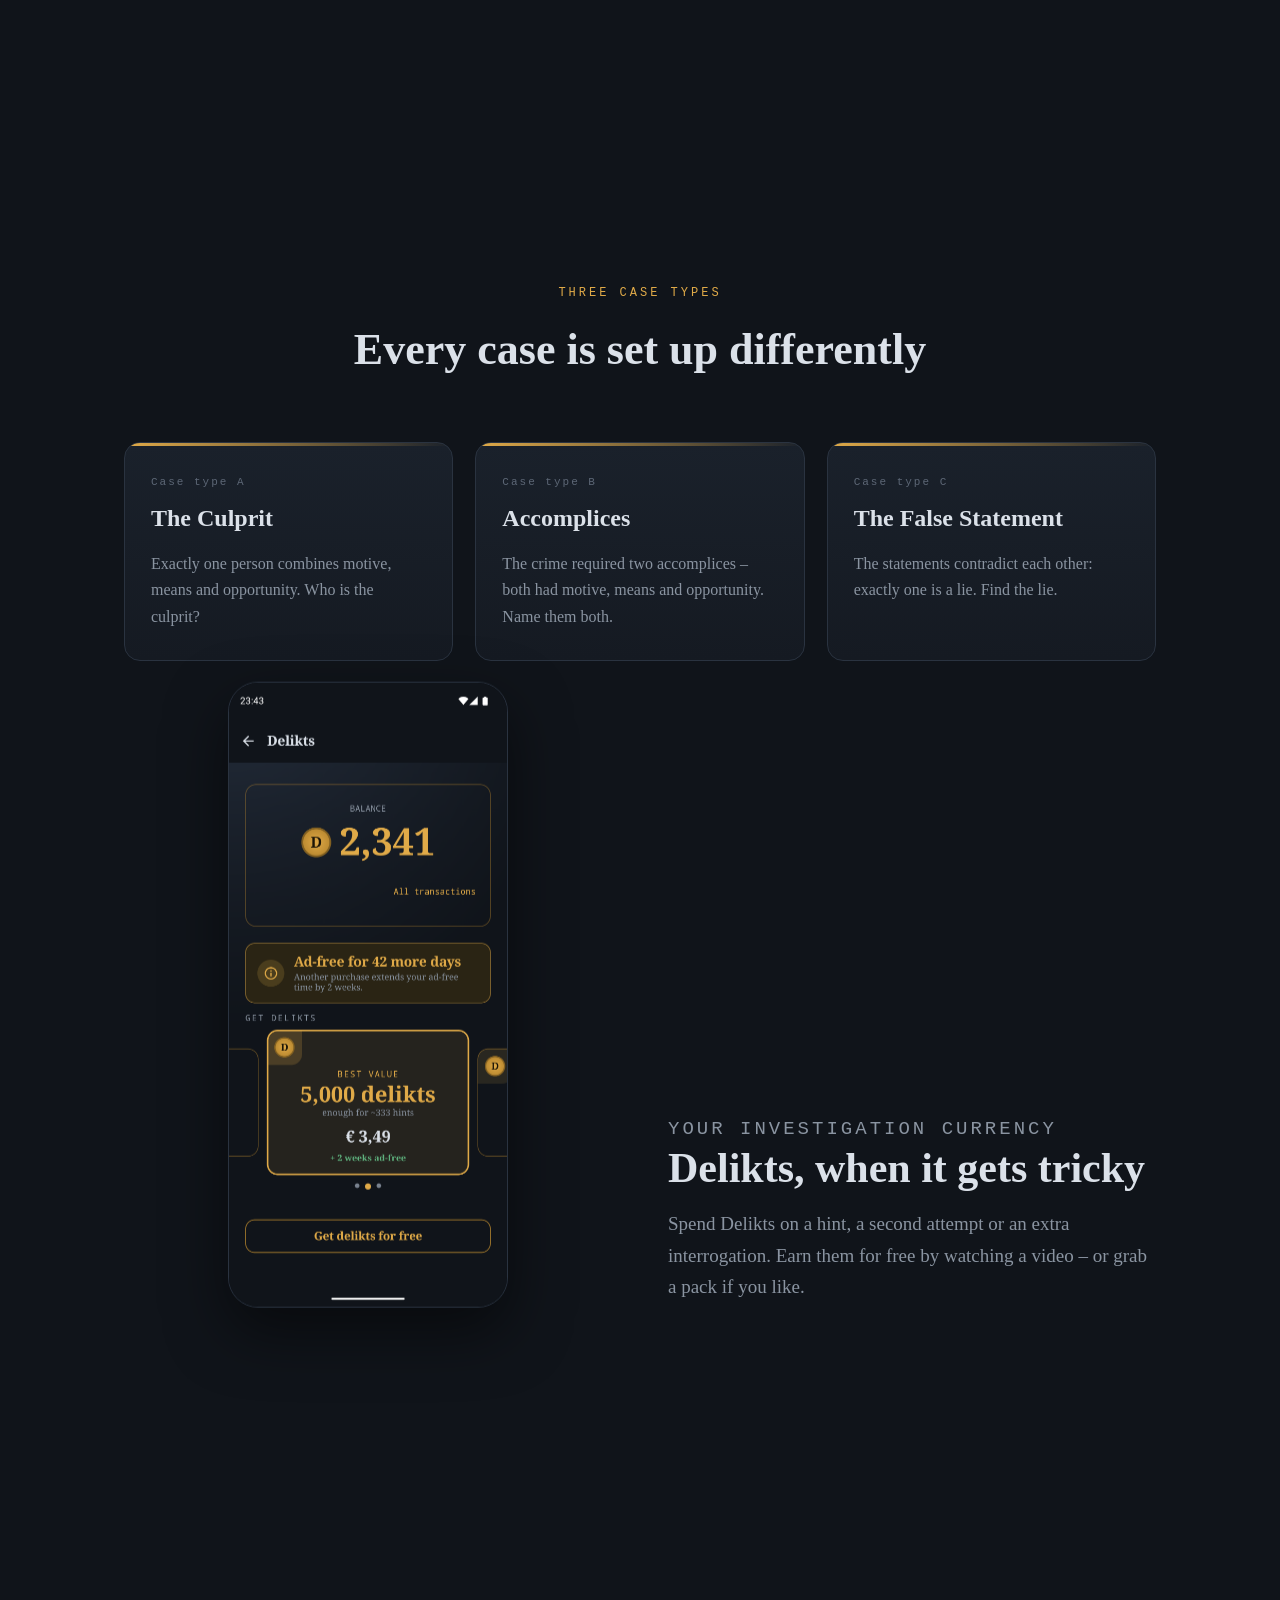
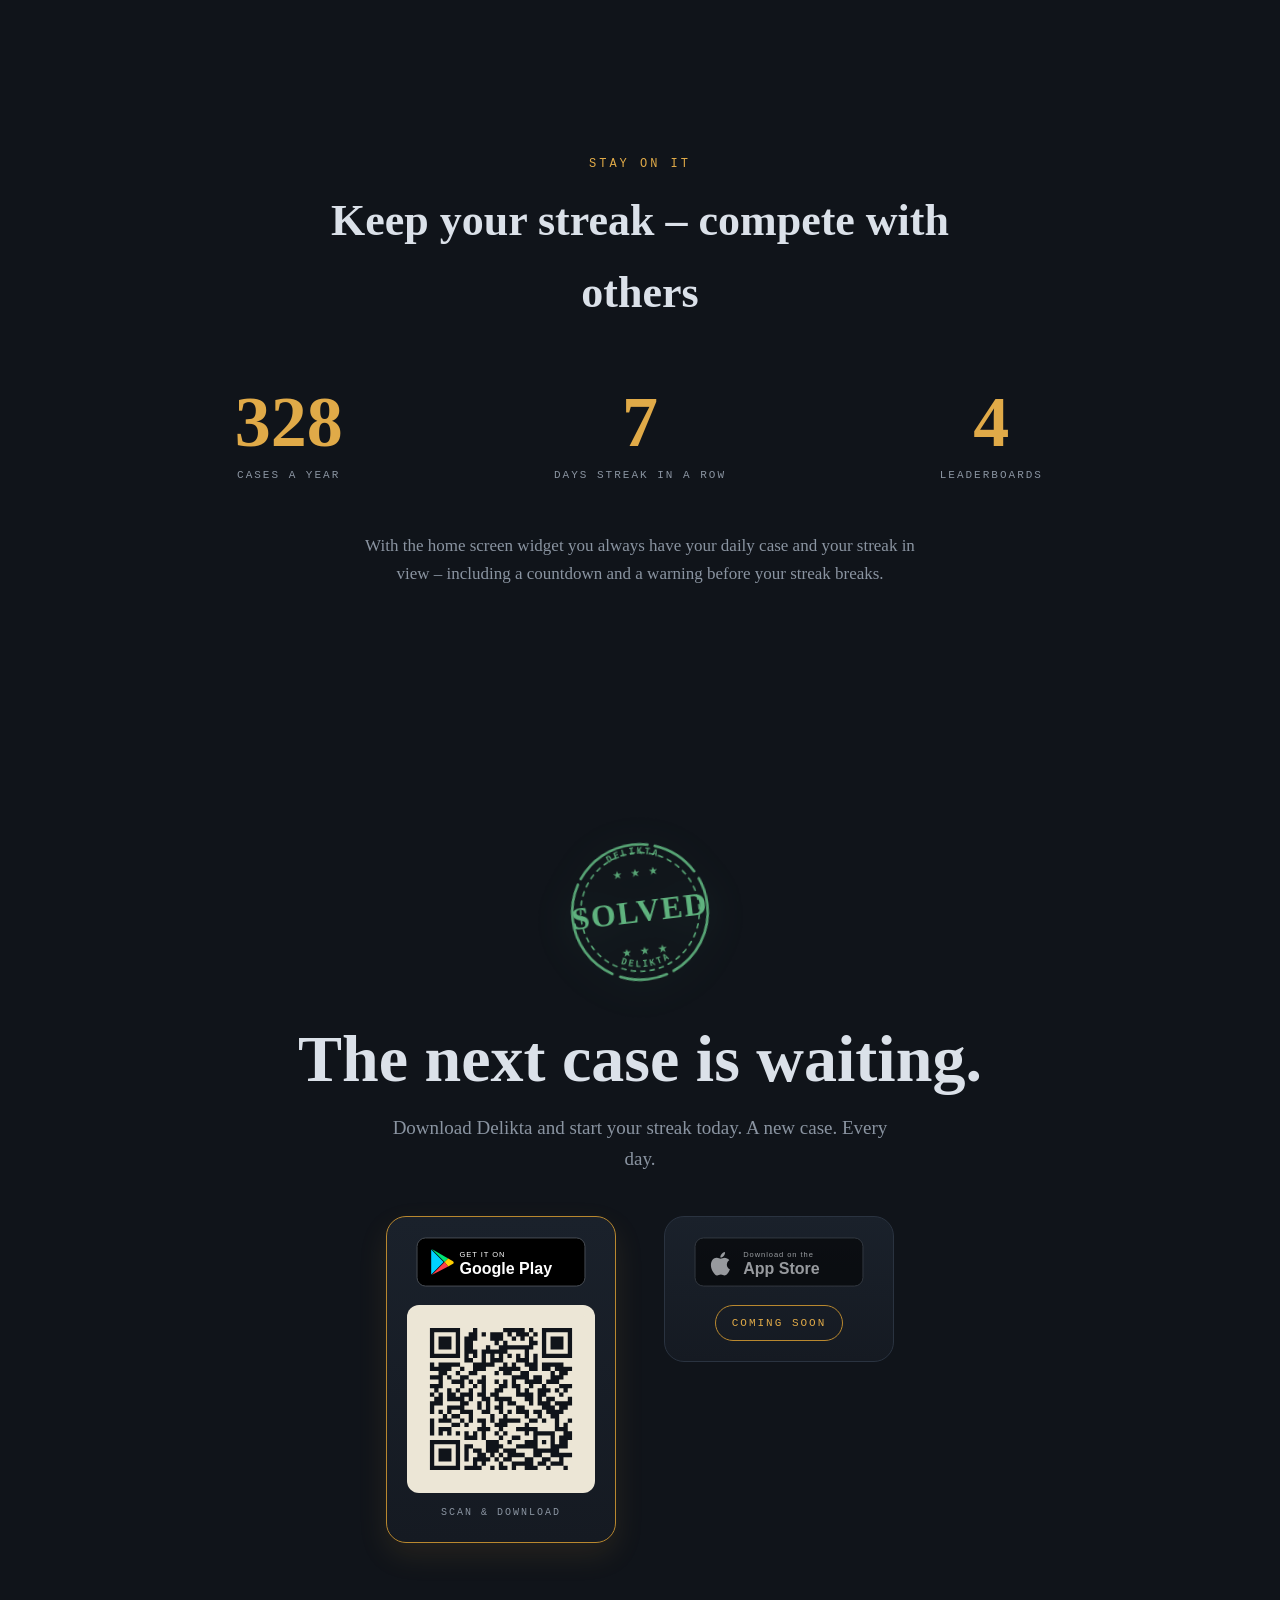
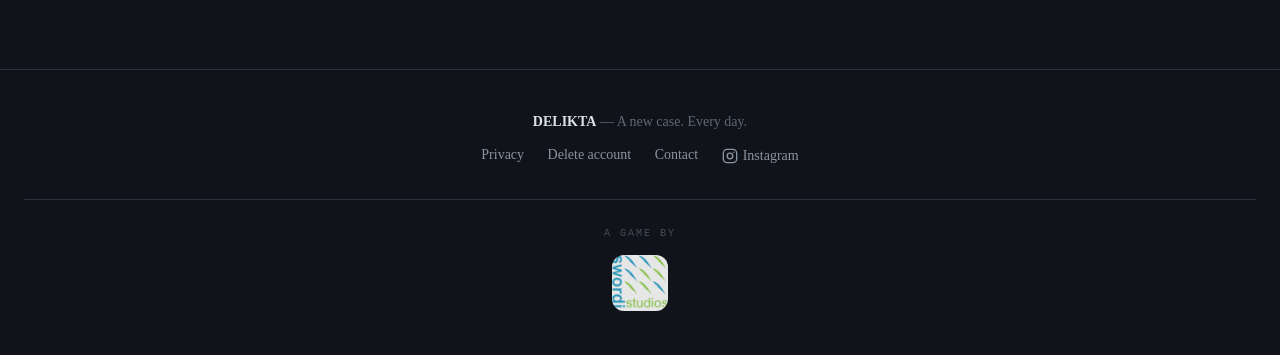
==== commit ab0122a5: "Hero-Icon transparent: nur noch der Fingerabdruck Hintergrund-Kachel des App-Icons fuer die Hero-Dar" ====
--- a/index.html
+++ b/index.html
@@ -306,7 +306,7 @@
 
   <!-- ============ HERO ============ -->
   <header class="hero">
-    <img class="icon" id="heroIcon" src="assets/icon-512.png" alt="Delikta" data-i18n-attr="alt:hero.icon.alt">
+    <img class="icon" id="heroIcon" src="assets/icon-fg.png" alt="Delikta" data-i18n-attr="alt:hero.icon.alt">
     <h1 data-i18n-html="hero.h1">DELIK<b>TA</b></h1>
     <p class="kicker reveal in" data-i18n="hero.kicker">Ein neuer Kriminalfall · täglich</p>
     <p class="lede reveal in d2" data-i18n="hero.lede">Ein Toter im Ledersessel. Vier Verdächtige. Eine Wahrheit, die sich erst beim Weiterlesen zeigt.</p>
